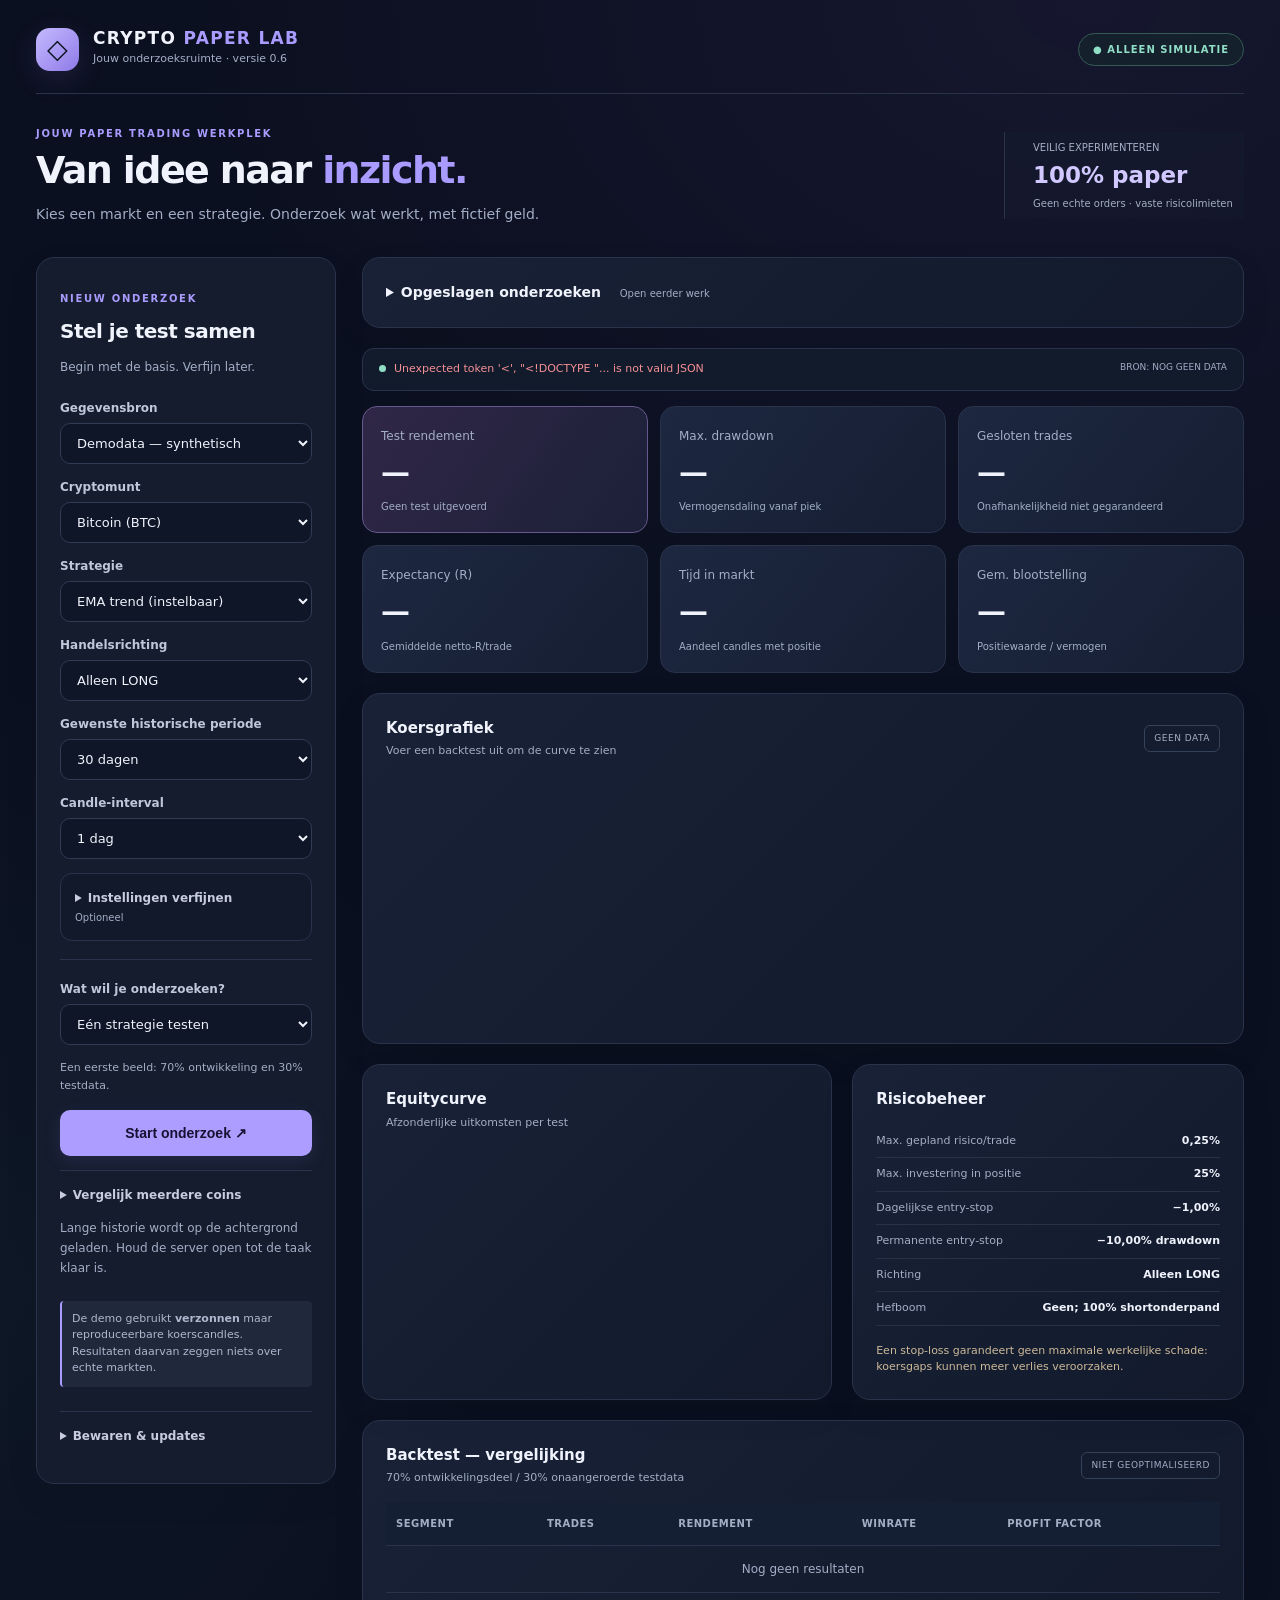
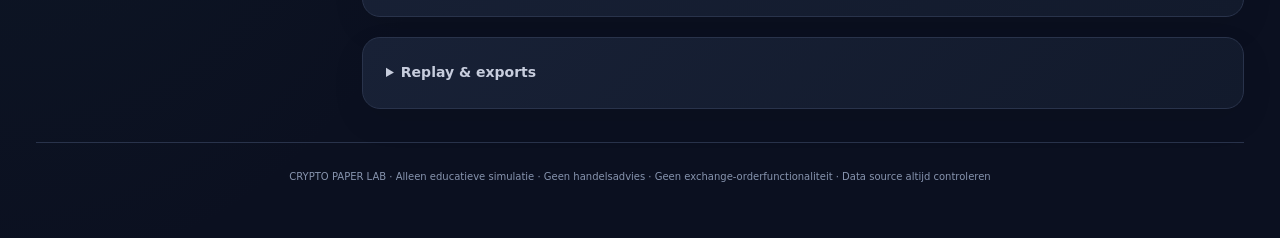
==== static/index.html @ f4ba9e88 "Release v0.6: simplify research workflow and refresh responsive dashboard design" ====
<!doctype html>
<html lang="nl"><head><meta charset="utf-8"><meta name="viewport" content="width=device-width,initial-scale=1">
<title>Crypto Paper Lab — Simulatie</title><link rel="stylesheet" href="/static/style.css"></head>
<body><div class="shell">
<header><div class="brand"><span class="brand-icon">◇</span><div><h1>CRYPTO <span>PAPER LAB</span></h1><p>Jouw onderzoeksruimte · versie 0.6</p></div></div><div class="paper">● ALLEEN SIMULATIE</div></header>
<section class="intro"><div><p class="eyebrow">JOUW PAPER TRADING WERKPLEK</p><h2>Van idee naar <span>inzicht.</span></h2><p>Kies een markt en een strategie. Onderzoek wat werkt, met fictief geld.</p></div><div class="intro-tag"><span>VEILIG EXPERIMENTEREN</span><strong>100% paper</strong><small>Geen echte orders · vaste risicolimieten</small></div></section><div class="layout"><aside class="sidebar panel"><p class="eyebrow">NIEUW ONDERZOEK</p><h3>Stel je test samen</h3><p class="tiny">Begin met de basis. Verfijn later.</p><label>Gegevensbron<select id="source"><option value="demo">Demodata — synthetisch</option><option value="coingecko">CoinGecko API</option><option value="historical">Meerjarige OHLCV — publiek, USDT</option><option value="kraken">Kraken OHLCV — publiek, USD</option><option value="csv">Eigen historische CSV — USD</option></select></label><label>Cryptomunt<select id="coin"><option value="bitcoin">Bitcoin (BTC)</option><option value="ethereum">Ethereum (ETH)</option><option value="solana">Solana (SOL)</option></select></label><label>Strategie<select id="strategy"><option value="ema">EMA trend (instelbaar)</option><option value="rsi">RSI herstel (instelbaar)</option><option value="breakout">Breakout + volume</option></select></label><label>Handelsrichting<select id="tradeMode"><option value="long">Alleen LONG</option><option value="short">Alleen SHORT</option><option value="both">LONG en SHORT (één tegelijk)</option></select></label>
<label>Gewenste historische periode<select id="days"><option value="1825">5 jaar (historische bron)</option><option value="1095">3 jaar (historische bron)</option><option value="730">2 jaar (historische bron)</option><option value="365">365 dagen</option><option value="180">180 dagen</option><option value="90">90 dagen</option><option value="30" selected>30 dagen</option><option value="14">14 dagen</option><option value="7">7 dagen</option></select></label><label>Candle-interval<select id="interval"><option value="1440">1 dag</option><option value="240">4 uur</option><option value="60">1 uur</option></select></label>
<details class="advanced"><summary>Instellingen verfijnen <span>Optioneel</span></summary><label>Fictief startkapitaal (bronvaluta)<input id="capital" type="number" min="100" max="10000000" step="100" value="10000"></label>
<div class="inputs"><label>Fee per zijde (%)<input id="fee_pct" type="number" min="0" max="1" step="0.01" value="0.10"></label><label>Slippage (%)<input id="slippage_pct" type="number" min="0" max="2" step="0.01" value="0.05"></label></div>
<details><summary>Strategieparameters</summary><p class="tiny">Worden bewaard bij elk resultaat. Risicolimieten blijven vast. Bij SHORT worden RSI-drempels gespiegeld: 30/55 wordt 70/45.</p>
<div class="inputs">
<label>EMA snel<input id="ema_fast" type="number" min="3" max="100" value="8"></label><label>EMA traag<input id="ema_slow" type="number" min="5" max="250" value="21"></label>
<label>RSI-periode<input id="rsi_period" type="number" min="5" max="50" value="14"></label><label>RSI-instap<input id="rsi_entry" type="number" min="10" max="50" value="30"></label>
<label>RSI-uitstap<input id="rsi_exit" type="number" min="40" max="90" value="55"></label><label>Breakout-candles<input id="breakout_period" type="number" min="5" max="100" value="20"></label>
<label>Volume-factor<input id="volume_multiple" type="number" min="1" max="3" step=".1" value="1.5"></label>
<label>Stop × ATR<input id="stop_atr" type="number" min=".5" max="4" step=".1" value="1.5"></label><label>Target × ATR<input id="target_atr" type="number" min="1" max="8" step=".1" value="3"></label></div></details>
<label>Short-leenkosten (% per dag)<input id="borrowDaily" type="number" min="0" max="1" step=".01" value=".02"></label><p class="tiny">Simulatie met 100% onderpand voor shorts; geen echte beursmargin, funding of liquidatie. Leenkosten worden per actieve candle gerekend. Het tarief is een simulatieparameter, geen actueel beursaanbod.</p>
<details><summary>Eigen CSV importeren</summary><p class="tiny">Kraken: maximaal 719 gesloten candles. De meerjarige bron haalt verder terug op.</p><label>Historische CSV<input id="csvFile" type="file" accept=".csv,text/csv"></label><p class="tiny">Kolommen: time,open,high,low,close,volume. Tijd = start candle (UTC), prijzen in USD. Max. 8 MB.</p>
<button id="btnImport" class="secondary">Importeer CSV voor gekozen coin</button><span id="datasetInfo" class="tiny"></span>
</details></details><div class="launch"><label>Wat wil je onderzoeken?<select id="testType"><option value="backtest">Eén strategie testen</option><option value="research">Drie strategieën vergelijken</option><option value="walk">Grondig testen (walk-forward)</option><option value="replay">Candles stap voor stap afspelen</option></select></label><p class="tiny" id="testHelp">Een eerste beeld: 70% ontwikkeling en 30% testdata.</p><button id="btnRun" class="primary">Start onderzoek <span>↗</span></button></div><div hidden><button id="btnBacktest" class="primary">Voer train/test-backtest uit ↗</button><button id="btnResearch" class="primary">Vergelijk alle strategieën</button><button id="btnWalk" class="primary">Walk-forward + laatste 20% testen</button>
</div><details><summary>Vergelijk meerdere coins</summary><label>Maximaal 4 coins<select multiple id="batchCoins" size="6" aria-label="Coins voor vergelijking"></select></label><p class="tiny">Gekozen strategie per coin, met eigen walk-forward-test. Geen gecombineerd portfolio.</p><button id="btnBatch" class="secondary">Test geselecteerde coins</button></details>
<p class="tiny">Lange historie wordt op de achtergrond geladen. Houd de server open tot de taak klaar is.</p>
<button id="btnReplay" hidden class="secondary">Start historische paper replay</button><p class="notice">De demo gebruikt <b>verzonnen</b> maar reproduceerbare koerscandles. Resultaten daarvan zeggen niets over echte markten.</p><details class="maintenance"><summary>Bewaren &amp; updates</summary>
<label>CoinGecko-abonnement<select id="coingeckoPlan"><option value="demo">Demo</option><option value="pro">Pro</option></select></label>
<label>API-sleutel (optioneel, lokaal versleuteld)<input type="password" id="apiKey" autocomplete="off" placeholder="Leeg laten om huidige sleutel te behouden"></label>
<label><input id="rememberKey" type="checkbox" style="width:auto"> Bewaar reeds ingestelde sleutel op deze Windows-account</label>
<button id="btnSave" class="secondary">Instellingen bewaren</button><p id="savedInfo" class="tiny">Resultaten worden automatisch bewaard.</p>
<button id="btnUpdates" class="secondary">Controleren op updates</button><button id="btnStage" class="primary" hidden>Update klaarzetten</button><p id="updateInfo" class="tiny">Openbare repo: rechtstreeks bijwerken. Bij een private repo is eenmalig GitHub CLI-aanmelding nodig.</p></details></aside>
<main class="content">
<details class="panel saved"><summary>Opgeslagen onderzoeken <span>Open eerder werk</span></summary><div class="controls"><select id="savedRuns" aria-label="Opgeslagen onderzoeken"></select><button id="btnLoad">Resultaat openen / replay hervatten</button><button id="btnRefreshRuns" class="secondary">Vernieuwen</button></div><p class="tiny">Ook na herstart beschikbaar. Replays hervatten op hun laatst opgeslagen candle.</p></details>
<div class="statusbar"><div><span class="dot"></span><span id="status">Klaar om te testen</span></div><div id="sourceBadge">BRON: NOG GEEN DATA</div></div>
<div class="metrics"><article class="metric"><small>Test rendement</small><strong id="ret">—</strong><span id="retHint">Geen test uitgevoerd</span></article><article class="metric"><small>Max. drawdown</small><strong id="dd">—</strong><span>Vermogensdaling vanaf piek</span></article><article class="metric"><small>Gesloten trades</small><strong id="trades">—</strong><span>Onafhankelijkheid niet gegarandeerd</span></article><article class="metric"><small>Expectancy (R)</small><strong id="exp">—</strong><span>Gemiddelde netto-R/trade</span></article><article class="metric"><small>Tijd in markt</small><strong id="timeMarket">—</strong><span>Aandeel candles met positie</span></article><article class="metric"><small>Gem. blootstelling</small><strong id="avgExposure">—</strong><span>Positiewaarde / vermogen</span></article></div>
<div class="panel" id="walkPanel" hidden><h3>Walk-forward en laatste testperiode</h3><p id="walkSummary" class="tiny"></p><div class="scroll"><table><thead><tr><th>Coin / venster</th><th>Rendement</th><th>Drawdown</th><th>Trades</th><th>Tijd in markt</th><th>Gem. blootstelling</th><th>Benchmark 25%</th><th>Marktperiode / parameters</th></tr></thead><tbody id="walkRows"></tbody></table></div><details><summary>Hoe lees ik deze test?</summary><div id="walkNotes" class="hints"></div></details></div>
<div class="panel" id="researchPanel" hidden><h3>Strategievergelijking</h3><p id="benchmark" class="tiny"></p><div class="scroll"><table><thead><tr><th>Strategie</th><th>Test rendement</th><th>Drawdown</th><th>Trades</th><th>Dubbele kosten</th><th>Tijd in markt</th><th>Gem. blootstelling</th><th>Gem. duur (candles)</th><th>Drie tijdvensters</th></tr></thead><tbody id="researchRows"></tbody></table></div><details><summary>Methode &amp; aandachtspunten</summary><div id="researchNotes" class="hints"></div></details></div><div class="panel" id="breakdownPanel" hidden><details><summary>Long &amp; short in detail <span>Kosten en exitredenen</span></summary>
<label>Onderzoeksperiode <select id="breakdownSelect" aria-label="Periode voor long-shortuitsplitsing"></select></label><button id="btnBreakdownExport" class="secondary">Export uitsplitsing (CSV)</button><p id="breakdownNote" class="tiny"></p>
<div class="scroll"><table><thead><tr><th>Richting</th><th>Trades</th><th>Bruto vóór kosten</th><th>Slippage</th><th>Handelskosten</th><th>Leenkosten</th><th>Netto P&amp;L</th><th>Bijdrage startkapitaal</th><th>Winrate</th></tr></thead><tbody id="directionRows"></tbody></table></div>
<h3>Waarom posities werden gesloten</h3><div class="scroll"><table><thead><tr><th>Richting</th><th>Exitreden</th><th>Aantal</th><th>Netto P&amp;L</th><th>Slippage</th><th>Handelskosten</th><th>Leenkosten</th></tr></thead><tbody id="exitRows"></tbody></table></div></details></div>
<div class="panel mainchart"><div class="charthead"><div><h3 id="chartTitle">Koersgrafiek</h3><small id="chartDesc">Voer een backtest uit om de curve te zien</small></div><span class="ghost" id="dataQuality">GEEN DATA</span></div><svg id="priceChart" viewBox="0 0 800 260" preserveAspectRatio="none" aria-label="Koersgrafiek"></svg></div>
<div class="twocol"><div class="panel half"><div class="charthead"><div><h3>Equitycurve</h3><small>Afzonderlijke uitkomsten per test</small></div></div><svg id="equityChart" viewBox="0 0 800 220" preserveAspectRatio="none" aria-label="Vermogenscurve"></svg></div><div class="panel half"><h3>Risicobeheer</h3><dl class="risk"><div><dt>Max. gepland risico/trade</dt><dd>0,25%</dd></div><div><dt>Max. investering in positie</dt><dd>25%</dd></div><div><dt>Dagelijkse entry-stop</dt><dd>−1,00%</dd></div><div><dt>Permanente entry-stop</dt><dd>−10,00% drawdown</dd></div><div><dt>Richting</dt><dd id="riskDirection">Alleen LONG</dd></div><div><dt>Hefboom</dt><dd>Geen; 100% shortonderpand</dd></div></dl><div class="warning">Een stop-loss garandeert geen maximale werkelijke schade: koersgaps kunnen meer verlies veroorzaken.</div></div></div>
<div class="panel"><div class="charthead"><div><h3>Backtest — vergelijking</h3><small>70% ontwikkelingsdeel / 30% onaangeroerde testdata</small></div><span class="ghost">NIET GEOPTIMALISEERD</span></div><table><thead><tr><th>Segment</th><th>Trades</th><th>Rendement</th><th>Winrate</th><th>Profit factor</th></tr></thead><tbody id="segments"><tr><td colspan="5" class="empty">Nog geen resultaten</td></tr></tbody></table><div class="hints" id="warnings"></div></div>
<details class="panel replay-panel"><summary>Replay &amp; exports</summary><div class="charthead"><div><h3>Paper replay</h3><small>Stap voor stap door de candles; niet live</small></div><span id="replayProgress" class="ghost">NIET GESTART</span></div><div class="controls"><button id="btnStep" disabled>1 candle ▶</button><button id="btn25" disabled>25 candles ▶▶</button><button id="btnExportReplay" class="secondary">Export journal (CSV)</button><button id="btnExportBacktest" class="secondary">Export backtest (CSV)</button></div><p class="tiny" id="replayState">Start eerst de historische paper replay.</p><div class="scroll"><table><thead><tr><th>Instap</th><th>Richting</th><th>Uitstap</th><th>Netto P&L</th><th>Reden</th></tr></thead><tbody id="journal"><tr><td colspan="5" class="empty">Nog geen transacties</td></tr></tbody></table></div></details>
</main></div><footer>CRYPTO PAPER LAB · Alleen educatieve simulatie · Geen handelsadvies · Geen exchange-orderfunctionaliteit · Data source altijd controleren</footer>
</div><script src="/static/app.js"></script></body></html>
---- static/style.css ----
:root{color-scheme:dark;--bg:#0a101b;--p:#121b2a;--stroke:#283349;--sub:#92a2bb;--txt:#ecf2fd;--accent:#56c9c3;--danger:#f48f94}*{box-sizing:border-box}html,body{margin:0;background:var(--bg);color:var(--txt);font:14px/1.5 system-ui,-apple-system,Segoe UI,sans-serif}body{background-image:radial-gradient(ellipse 800px 300px at 30% -40px,#173e4c88,transparent)}.shell{max-width:1450px;margin:auto;padding:22px 24px}header{display:flex;align-items:center;justify-content:space-between;padding-bottom:20px;border-bottom:1px solid var(--stroke)}.brand{display:flex;gap:14px;align-items:center}.brand-icon{width:43px;height:43px;border-radius:10px;display:grid;place-items:center;color:#09131b;background:var(--accent);font-size:27px;font-weight:bold}.brand h1{font-size:18px;letter-spacing:2px;margin:0;line-height:1.2}.brand h1 span{color:var(--accent)}.brand p{color:var(--sub);margin:3px 0;font-size:11px}.paper{font-weight:700;border:1px solid #458d84;color:#8deadd;padding:8px 14px;border-radius:99px;font-size:11px;letter-spacing:1px}.intro{display:flex;align-items:center;justify-content:space-between;padding:37px 4px 32px;gap:20px}.intro h2{font-size:clamp(24px,3.6vw,42px);line-height:1.12;margin:9px 0}.intro h2 span{color:var(--accent)}.intro p{color:var(--sub);max-width:660px;margin:0}.intro p.eyebrow{color:var(--accent);font-size:11px;letter-spacing:2px;font-weight:bold}.intro-tag{padding:16px 24px;border-radius:14px;border:1px solid var(--stroke);min-width:190px;background:#142031}.intro-tag span,.intro-tag small{display:block;font-size:10px;color:var(--sub)}.intro-tag strong{font-size:34px;line-height:1.6;color:var(--accent)}.layout{display:grid;grid-template-columns:280px minmax(0,1fr);gap:22px}.panel{background:var(--p);border:1px solid var(--stroke);border-radius:13px;padding:20px;margin-bottom:20px}.sidebar{align-self:start;position:sticky;top:14px}.sidebar h3{margin-bottom:18px}h3{font-size:15px;margin:0 0 14px}.sidebar label{display:block;color:var(--sub);font-size:11px;margin-bottom:15px;font-weight:700}.sidebar select,.sidebar input{width:100%;margin-top:6px;border:1px solid #35425a;color:var(--txt);background:#0d1523;border-radius:7px;padding:11px;font-size:13px;outline:none}.sidebar select:focus,.sidebar input:focus{border-color:var(--accent)}.inputs{display:grid;grid-template-columns:1fr 1fr;gap:9px}.notice{font-size:11px;color:var(--sub);background:#1e2837;padding:10px;border-left:3px solid var(--accent);border-radius:4px}button{cursor:pointer;border:1px solid #385169;border-radius:8px;background:#1d2e42;color:var(--txt);padding:11px 12px;font-weight:700;font-size:12px}button:disabled{opacity:.35;cursor:not-allowed}button.primary{background:var(--accent);color:#0c2229;width:100%;border-color:var(--accent);margin:4px 0 9px}button.secondary{background:transparent}aside button.secondary{width:100%}.statusbar{display:flex;justify-content:space-between;color:var(--sub);font-size:12px;margin-bottom:15px}.dot{display:inline-block;background:#67e0cb;width:7px;height:7px;border-radius:50%;margin-right:8px}.metrics{display:grid;grid-template-columns:repeat(4,1fr);gap:13px;margin-bottom:20px}.metric{border:1px solid var(--stroke);border-radius:10px;background:var(--p);padding:17px;min-width:0}.metric small{color:var(--sub);font-size:11px}.metric strong{display:block;font-size:27px;margin:5px 0;white-space:nowrap}.metric span{color:var(--sub);font-size:10px}.charthead{display:flex;justify-content:space-between;align-items:center;gap:12px;margin-bottom:15px}.charthead h3{margin:0}.charthead small{color:var(--sub);font-size:11px}.ghost{color:var(--sub);font-size:10px;letter-spacing:1px;border:1px solid #35435a;padding:6px 9px;border-radius:8px;white-space:nowrap}svg{width:100%;height:245px;display:block;overflow:visible}#equityChart{height:190px}.twocol{display:grid;grid-template-columns:1.2fr 1fr;gap:20px}.half{min-width:0}.risk{margin:0}.risk div{display:flex;justify-content:space-between;gap:12px;border-bottom:1px solid #263347;padding:8px 0;font-size:12px}.risk dt{color:var(--sub)}.risk dd{margin:0;text-align:right;font-weight:700}.warning{font-size:11px;color:#eecb90;margin-top:17px;line-height:1.5}table{border-collapse:collapse;width:100%;text-align:left;font-size:12px}td,th{padding:12px 10px;border-bottom:1px solid #293548}th{color:var(--sub);font-weight:600}td{white-space:nowrap}td:last-child{white-space:normal}.empty{text-align:center;color:var(--sub)}.hints p{color:#debca1;font-size:11px;margin-bottom:2px}.controls{display:flex;gap:10px;flex-wrap:wrap}.tiny{font-size:12px;color:var(--sub)}.scroll{max-height:330px;overflow:auto}footer{border-top:1px solid var(--stroke);margin-top:13px;text-align:center;padding:26px;color:#697c97;font-size:11px}svg text{fill:#8395b0;font:12px system-ui,sans-serif}svg .gridline{stroke:#293a4b;stroke-width:1}svg .line{stroke:var(--accent);fill:none;stroke-width:2.5;vector-effect:non-scaling-stroke}.positive{color:#6dd9b7}.negative{color:#f88a9b}@media(max-width:1000px){.layout{grid-template-columns:1fr}.sidebar{position:static}.sidebar .inputs{grid-template-columns:1fr 1fr}.metrics{grid-template-columns:repeat(2,1fr)}}@media(max-width:650px){.shell{padding:14px}.intro-tag{display:none}.twocol{grid-template-columns:1fr}.metric strong{font-size:22px}.paper{font-size:9px}.sidebar{padding:15px}td,th{padding:9px 6px;font-size:11px}.charthead{flex-wrap:wrap}}
select{max-width:100%;border:1px solid #35425a;color:var(--txt);background:#0d1523;border-radius:7px;padding:10px}#savedRuns{flex:1;min-width:160px}hr{border:0;border-top:1px solid var(--stroke);margin:22px 0}.sidebar button{margin-bottom:8px}#researchRows td:last-child{min-width:220px}[hidden]{display:none!important}
details{margin:16px 0}summary{cursor:pointer;color:var(--accent);font-weight:700;margin-bottom:12px}#walkRows td:last-child{min-width:260px}#batchCoins{min-height:140px}.metrics{grid-template-columns:repeat(3,1fr)}@media(max-width:650px){.metrics{grid-template-columns:repeat(2,1fr)}}
/* v0.6 — calm research workspace */
:root{--bg:#0b1020;--p:#141c30;--stroke:#29334b;--sub:#a3aec6;--txt:#f0f3fc;--accent:#a99bff;color-scheme:dark}body{background-image:radial-gradient(ellipse 900px 650px at 85% 0,#4b38752b,transparent),radial-gradient(ellipse 500px 600px at 0 70%,#24565c1c,transparent)}.shell{max-width:1600px;padding:28px 36px}header{padding-bottom:22px}.brand-icon{background:linear-gradient(135deg,#c5baff,#8f7ae8);border-radius:14px;box-shadow:0 8px 28px #9c83ff22}.brand h1{letter-spacing:1.3px;font-size:17px}.paper{color:#91dec7;border-color:#345b54;background:#15332b55;font-size:10px}.intro{padding:32px 0;gap:40px}.intro h2{font-size:38px;letter-spacing:-1.6px;margin:8px 0 12px}.intro p{font-size:14px}.intro p.eyebrow,.eyebrow{font-size:10px;font-weight:750;letter-spacing:1.7px;color:var(--accent)}.intro-tag{background:#171e3255;border:0;border-left:1px solid var(--stroke);border-radius:0;padding:8px 0 8px 28px;min-width:240px}.intro-tag strong{font-size:23px;line-height:1.8;color:#d1c8ff}.layout{grid-template-columns:300px minmax(0,1fr);gap:26px}.panel{border-radius:18px;background:linear-gradient(135deg,#182136,#121a2c);box-shadow:0 12px 35px #00000012;padding:23px;margin-bottom:20px}.sidebar{position:static;background:#141c2d}.sidebar h3{font-size:20px;letter-spacing:-.5px;margin:5px 0}.sidebar>.tiny{margin-bottom:22px}.sidebar label{font-size:12px;font-weight:550;color:#bfc8db;margin-bottom:14px}.sidebar select,.sidebar input,select{border-color:#303b54;background:#0e1627;border-radius:10px;font:13px system-ui;padding:11px 12px}.sidebar select:focus-visible,.sidebar input:focus-visible,select:focus-visible,button:focus-visible,summary:focus-visible{outline:2px solid var(--accent);outline-offset:3px}button{border-radius:10px;font-size:12px;transition:background .15s,transform .15s}button:hover:not(:disabled){background:#33405c}button.primary{background:#ac9dff;color:#181132;border-color:transparent;padding:14px;font-size:14px;box-shadow:0 5px 18px #9c83ff20}button.primary:hover:not(:disabled){background:#c0b4ff;transform:translateY(-1px)}.launch{padding-top:20px;border-top:1px solid var(--stroke);margin-top:18px}.launch .tiny{font-size:11px;min-height:32px}.launch button{margin-bottom:0}details{margin:14px 0;border-top:1px solid var(--stroke);padding-top:14px}summary{display:list-item;color:#c7cddd;font-size:12px;font-weight:600;margin-bottom:0;line-height:1.7}summary span{display:block;margin-left:0;color:var(--sub);font-size:10px;font-weight:400}details[open]>summary{margin-bottom:18px;color:#d1c8ff}.advanced{padding:14px;background:#0e162766;border:1px solid var(--stroke);border-radius:12px}.maintenance{margin-top:24px}.notice{font-size:11px;border-left-width:2px;background:#20283c;color:#adb8ce}.saved{margin-top:0;border:1px solid var(--stroke)}.saved>summary{font-size:14px;color:var(--txt)}.saved>summary span{display:inline;margin-left:14px}.metrics{gap:12px}.metric{background:linear-gradient(130deg,#1d2740,#151e32);border-radius:15px;padding:18px}.metric:first-child{border-color:#66588e;background:linear-gradient(125deg,#302747,#1c2038)}.metric strong{font-size:29px;font-weight:650;letter-spacing:-1px}.metric small{font-size:12px}.metric span{display:block;line-height:1.5}.statusbar{background:#111b2c;border:1px solid var(--stroke);padding:12px 16px;border-radius:12px;font-size:11px;gap:15px}.statusbar>div:last-child{font-size:9px}.dot{background:#91dec7}.charthead h3,h3{font-size:15px;font-weight:650}.ghost{font-size:9px;border-radius:6px;letter-spacing:.5px}.scroll{max-height:430px;scrollbar-width:thin;scrollbar-color:#45516c transparent}th{font-size:10px;text-transform:uppercase;letter-spacing:.5px;background:#151f33}td{font-size:12px}tbody tr:hover{background:#ffffff03}td,th{padding:14px 10px;border-color:#29334b}.hints p{line-height:1.7;color:#b9b2a3}.tiny{line-height:1.65}.risk div{font-size:11px}.risk dd{font-weight:550}.warning{color:#cdb998}.twocol{grid-template-columns:1.2fr 1fr}.positive{color:#81dfbc}.negative{color:#f49fae}#breakdownPanel>details{border:0;padding:0;margin:0}#breakdownPanel>details>summary{font-size:15px;color:var(--txt)}.replay-panel{border:1px solid var(--stroke);margin:0 0 20px}.replay-panel>summary{font-size:14px}.controls button{font-weight:550}footer{font-size:10px;color:#8794ae}svg .line{stroke:var(--accent)}@media(max-width:1100px){.shell{padding:24px}.layout{grid-template-columns:270px minmax(0,1fr);gap:18px}.twocol{grid-template-columns:1fr}.metrics{grid-template-columns:repeat(2,1fr)}.statusbar{flex-direction:column;gap:6px}}@media(max-width:800px){.layout{grid-template-columns:1fr}.sidebar{max-width:none}.sidebar>.tiny{margin-bottom:16px}.intro-tag{display:none}.intro h2{font-size:32px}.shell{padding:18px}.sidebar{position:static}.statusbar{flex-direction:row}.paper{font-size:8px;padding:6px 9px}.brand h1{font-size:14px}.saved .controls{flex-direction:column}.charthead{flex-wrap:wrap}}@media(prefers-reduced-motion:reduce){button{transition:none}}
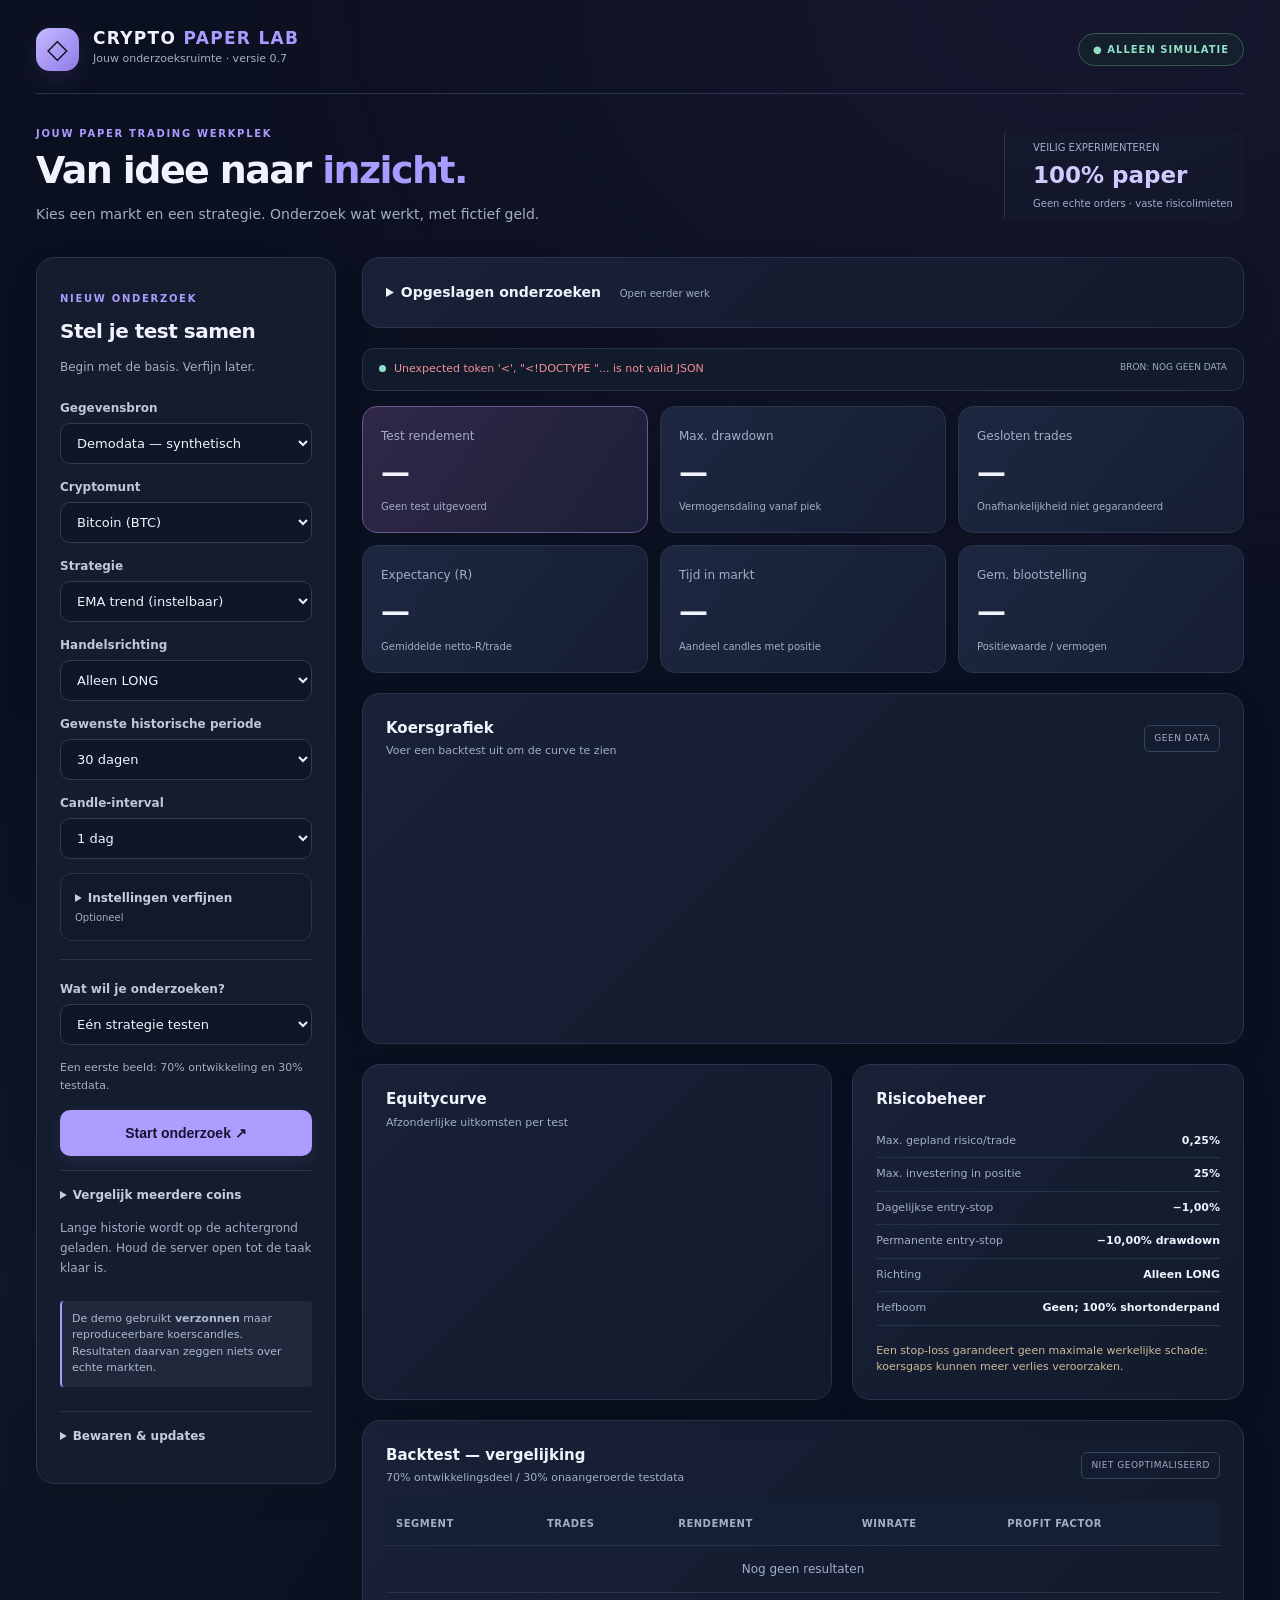
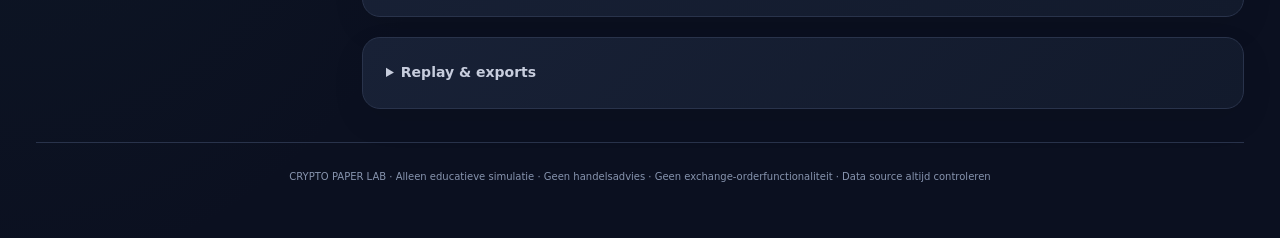
==== commit 2b226da7: "Release v0.7: fixed-profile paper bot arena, equal-data cost comparisons and Rubicon source review" ====
--- a/static/index.html
+++ b/static/index.html
@@ -2,7 +2,7 @@
 <html lang="nl"><head><meta charset="utf-8"><meta name="viewport" content="width=device-width,initial-scale=1">
 <title>Crypto Paper Lab — Simulatie</title><link rel="stylesheet" href="/static/style.css"></head>
 <body><div class="shell">
-<header><div class="brand"><span class="brand-icon">◇</span><div><h1>CRYPTO <span>PAPER LAB</span></h1><p>Jouw onderzoeksruimte · versie 0.6</p></div></div><div class="paper">● ALLEEN SIMULATIE</div></header>
+<header><div class="brand"><span class="brand-icon">◇</span><div><h1>CRYPTO <span>PAPER LAB</span></h1><p>Jouw onderzoeksruimte · versie 0.7</p></div></div><div class="paper">● ALLEEN SIMULATIE</div></header>
 <section class="intro"><div><p class="eyebrow">JOUW PAPER TRADING WERKPLEK</p><h2>Van idee naar <span>inzicht.</span></h2><p>Kies een markt en een strategie. Onderzoek wat werkt, met fictief geld.</p></div><div class="intro-tag"><span>VEILIG EXPERIMENTEREN</span><strong>100% paper</strong><small>Geen echte orders · vaste risicolimieten</small></div></section><div class="layout"><aside class="sidebar panel"><p class="eyebrow">NIEUW ONDERZOEK</p><h3>Stel je test samen</h3><p class="tiny">Begin met de basis. Verfijn later.</p><label>Gegevensbron<select id="source"><option value="demo">Demodata — synthetisch</option><option value="coingecko">CoinGecko API</option><option value="historical">Meerjarige OHLCV — publiek, USDT</option><option value="kraken">Kraken OHLCV — publiek, USD</option><option value="csv">Eigen historische CSV — USD</option></select></label><label>Cryptomunt<select id="coin"><option value="bitcoin">Bitcoin (BTC)</option><option value="ethereum">Ethereum (ETH)</option><option value="solana">Solana (SOL)</option></select></label><label>Strategie<select id="strategy"><option value="ema">EMA trend (instelbaar)</option><option value="rsi">RSI herstel (instelbaar)</option><option value="breakout">Breakout + volume</option></select></label><label>Handelsrichting<select id="tradeMode"><option value="long">Alleen LONG</option><option value="short">Alleen SHORT</option><option value="both">LONG en SHORT (één tegelijk)</option></select></label>
 <label>Gewenste historische periode<select id="days"><option value="1825">5 jaar (historische bron)</option><option value="1095">3 jaar (historische bron)</option><option value="730">2 jaar (historische bron)</option><option value="365">365 dagen</option><option value="180">180 dagen</option><option value="90">90 dagen</option><option value="30" selected>30 dagen</option><option value="14">14 dagen</option><option value="7">7 dagen</option></select></label><label>Candle-interval<select id="interval"><option value="1440">1 dag</option><option value="240">4 uur</option><option value="60">1 uur</option></select></label>
 <details class="advanced"><summary>Instellingen verfijnen <span>Optioneel</span></summary><label>Fictief startkapitaal (bronvaluta)<input id="capital" type="number" min="100" max="10000000" step="100" value="10000"></label>
@@ -17,7 +17,7 @@
 <label>Short-leenkosten (% per dag)<input id="borrowDaily" type="number" min="0" max="1" step=".01" value=".02"></label><p class="tiny">Simulatie met 100% onderpand voor shorts; geen echte beursmargin, funding of liquidatie. Leenkosten worden per actieve candle gerekend. Het tarief is een simulatieparameter, geen actueel beursaanbod.</p>
 <details><summary>Eigen CSV importeren</summary><p class="tiny">Kraken: maximaal 719 gesloten candles. De meerjarige bron haalt verder terug op.</p><label>Historische CSV<input id="csvFile" type="file" accept=".csv,text/csv"></label><p class="tiny">Kolommen: time,open,high,low,close,volume. Tijd = start candle (UTC), prijzen in USD. Max. 8 MB.</p>
 <button id="btnImport" class="secondary">Importeer CSV voor gekozen coin</button><span id="datasetInfo" class="tiny"></span>
-</details></details><div class="launch"><label>Wat wil je onderzoeken?<select id="testType"><option value="backtest">Eén strategie testen</option><option value="research">Drie strategieën vergelijken</option><option value="walk">Grondig testen (walk-forward)</option><option value="replay">Candles stap voor stap afspelen</option></select></label><p class="tiny" id="testHelp">Een eerste beeld: 70% ontwikkeling en 30% testdata.</p><button id="btnRun" class="primary">Start onderzoek <span>↗</span></button></div><div hidden><button id="btnBacktest" class="primary">Voer train/test-backtest uit ↗</button><button id="btnResearch" class="primary">Vergelijk alle strategieën</button><button id="btnWalk" class="primary">Walk-forward + laatste 20% testen</button>
+</details></details><div class="launch"><label>Wat wil je onderzoeken?<select id="testType"><option value="backtest">Eén strategie testen</option><option value="arena">Botarena · 9 vaste profielen vergelijken</option><option value="research">Drie strategieën vergelijken</option><option value="walk">Grondig testen (walk-forward)</option><option value="replay">Candles stap voor stap afspelen</option></select></label><p class="tiny" id="testHelp">Een eerste beeld: 70% ontwikkeling en 30% testdata.</p><button id="btnRun" class="primary">Start onderzoek <span>↗</span></button></div><div hidden><button id="btnBacktest" class="primary">Voer train/test-backtest uit ↗</button><button id="btnResearch" class="primary">Vergelijk alle strategieën</button><button id="btnWalk" class="primary">Walk-forward + laatste 20% testen</button>
 </div><details><summary>Vergelijk meerdere coins</summary><label>Maximaal 4 coins<select multiple id="batchCoins" size="6" aria-label="Coins voor vergelijking"></select></label><p class="tiny">Gekozen strategie per coin, met eigen walk-forward-test. Geen gecombineerd portfolio.</p><button id="btnBatch" class="secondary">Test geselecteerde coins</button></details>
 <p class="tiny">Lange historie wordt op de achtergrond geladen. Houd de server open tot de taak klaar is.</p>
 <button id="btnReplay" hidden class="secondary">Start historische paper replay</button><p class="notice">De demo gebruikt <b>verzonnen</b> maar reproduceerbare koerscandles. Resultaten daarvan zeggen niets over echte markten.</p><details class="maintenance"><summary>Bewaren &amp; updates</summary>
@@ -30,7 +30,7 @@
 <details class="panel saved"><summary>Opgeslagen onderzoeken <span>Open eerder werk</span></summary><div class="controls"><select id="savedRuns" aria-label="Opgeslagen onderzoeken"></select><button id="btnLoad">Resultaat openen / replay hervatten</button><button id="btnRefreshRuns" class="secondary">Vernieuwen</button></div><p class="tiny">Ook na herstart beschikbaar. Replays hervatten op hun laatst opgeslagen candle.</p></details>
 <div class="statusbar"><div><span class="dot"></span><span id="status">Klaar om te testen</span></div><div id="sourceBadge">BRON: NOG GEEN DATA</div></div>
 <div class="metrics"><article class="metric"><small>Test rendement</small><strong id="ret">—</strong><span id="retHint">Geen test uitgevoerd</span></article><article class="metric"><small>Max. drawdown</small><strong id="dd">—</strong><span>Vermogensdaling vanaf piek</span></article><article class="metric"><small>Gesloten trades</small><strong id="trades">—</strong><span>Onafhankelijkheid niet gegarandeerd</span></article><article class="metric"><small>Expectancy (R)</small><strong id="exp">—</strong><span>Gemiddelde netto-R/trade</span></article><article class="metric"><small>Tijd in markt</small><strong id="timeMarket">—</strong><span>Aandeel candles met positie</span></article><article class="metric"><small>Gem. blootstelling</small><strong id="avgExposure">—</strong><span>Positiewaarde / vermogen</span></article></div>
-<div class="panel" id="walkPanel" hidden><h3>Walk-forward en laatste testperiode</h3><p id="walkSummary" class="tiny"></p><div class="scroll"><table><thead><tr><th>Coin / venster</th><th>Rendement</th><th>Drawdown</th><th>Trades</th><th>Tijd in markt</th><th>Gem. blootstelling</th><th>Benchmark 25%</th><th>Marktperiode / parameters</th></tr></thead><tbody id="walkRows"></tbody></table></div><details><summary>Hoe lees ik deze test?</summary><div id="walkNotes" class="hints"></div></details></div>
+<section class="panel" id="arenaPanel" hidden><p class="eyebrow">NEGEN PROFIELEN · ÉÉN EERLIJKE TEST</p><h3>Botarena</h3><p id="arenaSummary" class="tiny"></p><div id="arenaCards" class="arena-grid"></div><details><summary>Spelregels &amp; betrouwbaarheid</summary><div id="arenaNotes" class="hints"></div></details></section><div class="panel" id="walkPanel" hidden><h3>Walk-forward en laatste testperiode</h3><p id="walkSummary" class="tiny"></p><div class="scroll"><table><thead><tr><th>Coin / venster</th><th>Rendement</th><th>Drawdown</th><th>Trades</th><th>Tijd in markt</th><th>Gem. blootstelling</th><th>Benchmark 25%</th><th>Marktperiode / parameters</th></tr></thead><tbody id="walkRows"></tbody></table></div><details><summary>Hoe lees ik deze test?</summary><div id="walkNotes" class="hints"></div></details></div>
 <div class="panel" id="researchPanel" hidden><h3>Strategievergelijking</h3><p id="benchmark" class="tiny"></p><div class="scroll"><table><thead><tr><th>Strategie</th><th>Test rendement</th><th>Drawdown</th><th>Trades</th><th>Dubbele kosten</th><th>Tijd in markt</th><th>Gem. blootstelling</th><th>Gem. duur (candles)</th><th>Drie tijdvensters</th></tr></thead><tbody id="researchRows"></tbody></table></div><details><summary>Methode &amp; aandachtspunten</summary><div id="researchNotes" class="hints"></div></details></div><div class="panel" id="breakdownPanel" hidden><details><summary>Long &amp; short in detail <span>Kosten en exitredenen</span></summary>
 <label>Onderzoeksperiode <select id="breakdownSelect" aria-label="Periode voor long-shortuitsplitsing"></select></label><button id="btnBreakdownExport" class="secondary">Export uitsplitsing (CSV)</button><p id="breakdownNote" class="tiny"></p>
 <div class="scroll"><table><thead><tr><th>Richting</th><th>Trades</th><th>Bruto vóór kosten</th><th>Slippage</th><th>Handelskosten</th><th>Leenkosten</th><th>Netto P&amp;L</th><th>Bijdrage startkapitaal</th><th>Winrate</th></tr></thead><tbody id="directionRows"></tbody></table></div>
--- a/static/style.css
+++ b/static/style.css
@@ -1,5 +1,7 @@
-:root{color-scheme:dark;--bg:#0a101b;--p:#121b2a;--stroke:#283349;--sub:#92a2bb;--txt:#ecf2fd;--accent:#56c9c3;--danger:#f48f94}*{box-sizing:border-box}html,body{margin:0;background:var(--bg);color:var(--txt);font:14px/1.5 system-ui,-apple-system,Segoe UI,sans-serif}body{background-image:radial-gradient(ellipse 800px 300px at 30% -40px,#173e4c88,transparent)}.shell{max-width:1450px;margin:auto;padding:22px 24px}header{display:flex;align-items:center;justify-content:space-between;padding-bottom:20px;border-bottom:1px solid var(--stroke)}.brand{display:flex;gap:14px;align-items:center}.brand-icon{width:43px;height:43px;border-radius:10px;display:grid;place-items:center;color:#09131b;background:var(--accent);font-size:27px;font-weight:bold}.brand h1{font-size:18px;letter-spacing:2px;margin:0;line-height:1.2}.brand h1 span{color:var(--accent)}.brand p{color:var(--sub);margin:3px 0;font-size:11px}.paper{font-weight:700;border:1px solid #458d84;color:#8deadd;padding:8px 14px;border-radius:99px;font-size:11px;letter-spacing:1px}.intro{display:flex;align-items:center;justify-content:space-between;padding:37px 4px 32px;gap:20px}.intro h2{font-size:clamp(24px,3.6vw,42px);line-height:1.12;margin:9px 0}.intro h2 span{color:var(--accent)}.intro p{color:var(--sub);max-width:660px;margin:0}.intro p.eyebrow{color:var(--accent);font-size:11px;letter-spacing:2px;font-weight:bold}.intro-tag{padding:16px 24px;border-radius:14px;border:1px solid var(--stroke);min-width:190px;background:#142031}.intro-tag span,.intro-tag small{display:block;font-size:10px;color:var(--sub)}.intro-tag strong{font-size:34px;line-height:1.6;color:var(--accent)}.layout{display:grid;grid-template-columns:280px minmax(0,1fr);gap:22px}.panel{background:var(--p);border:1px solid var(--stroke);border-radius:13px;padding:20px;margin-bottom:20px}.sidebar{align-self:start;position:sticky;top:14px}.sidebar h3{margin-bottom:18px}h3{font-size:15px;margin:0 0 14px}.sidebar label{display:block;color:var(--sub);font-size:11px;margin-bottom:15px;font-weight:700}.sidebar select,.sidebar input{width:100%;margin-top:6px;border:1px solid #35425a;color:var(--txt);background:#0d1523;border-radius:7px;padding:11px;font-size:13px;outline:none}.sidebar select:focus,.sidebar input:focus{border-color:var(--accent)}.inputs{display:grid;grid-template-columns:1fr 1fr;gap:9px}.notice{font-size:11px;color:var(--sub);background:#1e2837;padding:10px;border-left:3px solid var(--accent);border-radius:4px}button{cursor:pointer;border:1px solid #385169;border-radius:8px;background:#1d2e42;color:var(--txt);padding:11px 12px;font-weight:700;font-size:12px}button:disabled{opacity:.35;cursor:not-allowed}button.primary{background:var(--accent);color:#0c2229;width:100%;border-color:var(--accent);margin:4px 0 9px}button.secondary{background:transparent}aside button.secondary{width:100%}.statusbar{display:flex;justify-content:space-between;color:var(--sub);font-size:12px;margin-bottom:15px}.dot{display:inline-block;background:#67e0cb;width:7px;height:7px;border-radius:50%;margin-right:8px}.metrics{display:grid;grid-template-columns:repeat(4,1fr);gap:13px;margin-bottom:20px}.metric{border:1px solid var(--stroke);border-radius:10px;background:var(--p);padding:17px;min-width:0}.metric small{color:var(--sub);font-size:11px}.metric strong{display:block;font-size:27px;margin:5px 0;white-space:nowrap}.metric span{color:var(--sub);font-size:10px}.charthead{display:flex;justify-content:space-between;align-items:center;gap:12px;margin-bottom:15px}.charthead h3{margin:0}.charthead small{color:var(--sub);font-size:11px}.ghost{color:var(--sub);font-size:10px;letter-spacing:1px;border:1px solid #35435a;padding:6px 9px;border-radius:8px;white-space:nowrap}svg{width:100%;height:245px;display:block;overflow:visible}#equityChart{height:190px}.twocol{display:grid;grid-template-columns:1.2fr 1fr;gap:20px}.half{min-width:0}.risk{margin:0}.risk div{display:flex;justify-content:space-between;gap:12px;border-bottom:1px solid #263347;padding:8px 0;font-size:12px}.risk dt{color:var(--sub)}.risk dd{margin:0;text-align:right;font-weight:700}.warning{font-size:11px;color:#eecb90;margin-top:17px;line-height:1.5}table{border-collapse:collapse;width:100%;text-align:left;font-size:12px}td,th{padding:12px 10px;border-bottom:1px solid #293548}th{color:var(--sub);font-weight:600}td{white-space:nowrap}td:last-child{white-space:normal}.empty{text-align:center;color:var(--sub)}.hints p{color:#debca1;font-size:11px;margin-bottom:2px}.controls{display:flex;gap:10px;flex-wrap:wrap}.tiny{font-size:12px;color:var(--sub)}.scroll{max-height:330px;overflow:auto}footer{border-top:1px solid var(--stroke);margin-top:13px;text-align:center;padding:26px;color:#697c97;font-size:11px}svg text{fill:#8395b0;font:12px system-ui,sans-serif}svg .gridline{stroke:#293a4b;stroke-width:1}svg .line{stroke:var(--accent);fill:none;stroke-width:2.5;vector-effect:non-scaling-stroke}.positive{color:#6dd9b7}.negative{color:#f88a9b}@media(max-width:1000px){.layout{grid-template-columns:1fr}.sidebar{position:static}.sidebar .inputs{grid-template-columns:1fr 1fr}.metrics{grid-template-columns:repeat(2,1fr)}}@media(max-width:650px){.shell{padding:14px}.intro-tag{display:none}.twocol{grid-template-columns:1fr}.metric strong{font-size:22px}.paper{font-size:9px}.sidebar{padding:15px}td,th{padding:9px 6px;font-size:11px}.charthead{flex-wrap:wrap}}
+:root{color-scheme:dark;--bg:#0a101b;--p:#121b2a;--stroke:#283349;--sub:#92a2bb;--txt:#ecf2fd;--accent:#56c9c3;--danger:#f48f94}*{box-sizing:border-box}html,body{margin:0;background:var(--bg);color:var(--txt);font:14px/1.5 system-ui,-apple-system,Segoe UI,sans-serif}body{background-image:radial-gradient(ellipse 800px 300px at 30% -40px,#173e4c88,transparent)}.shell{max-width:1450px;margin:auto;padding:22px 24px}header{display:flex;align-items:center;justify-content:space-between;padding-bottom:20px;border-bottom:1px solid var(--stroke)}.brand{display:flex;gap:14px;align-items:center}.brand-icon{width:43px;height:43px;border-radius:10px;display:grid;place-items:center;color:#09131b;background:var(--accent);font-size:27px;font-weight:bold}.brand h1{font-size:18px;letter-spacing:2px;margin:0;line-height:1.2}.brand h1 span{color:var(--accent)}.brand p{color:var(--sub);margin:3px 0;font-size:11px}.paper{font-weight:700;border:1px solid #458d84;color:#8deadd;padding:8px 14px;border-radius:99px;font-size:11px;letter-spacing:1px}.intro{display:flex;align-items:center;justify-content:space-between;padding:37px 4px 32px;gap:20px}.intro h2{font-size:clamp(24px,3.6vw,42px);line-height:1.12;margin:9px 0}.intro h2 span{color:var(--accent)}.intro p{color:var(--sub);max-width:660px;margin:0}.intro p.eyebrow{color:var(--accent);font-size:11px;letter-spacing:2px;font-weight:bold}.intro-tag{padding:16px 24px;border-radius:14px;border:1px solid var(--stroke);min-width:190px;background:#142031}.intro-tag span,.intro-tag small{display:block;font-size:10px;color:var(--sub)}.intro-tag strong{font-size:34px;line-height:1.6;color:var(--accent)}.layout{display:grid;grid-template-columns:280px minmax(0,1fr);gap:22px}.panel{background:var(--p);border:1px solid var(--stroke);border-radius:13px;padding:20px;margin-bottom:20px}.sidebar{align-self:start;position:sticky;top:14px}.sidebar h3{margin-bottom:18px}h3{font-size:15px;margin:0 0 14px}.sidebar label{display:block;color:var(--sub);font-size:11px;margin-bottom:15px;font-weight:700}.sidebar select,.sidebar input{width:100%;margin-top:6px;border:1px solid #35425a;color:var(--txt);background:#0d1523;border-radius:7px;padding:11px;font-size:13px;outline:none}.sidebar select:focus,.sidebar input:focus{border-color:var(--accent)}.inputs{display:grid;grid-template-columns:1fr 1fr;gap:9px}.notice{font-size:11px;color:var(--sub);background:#1e2837;padding:10px;border-left:3px solid var(--accent);border-radius:4px}button{cursor:pointer;border:1px solid #385169;border-radius:8px;background:#1d2e42;color:var(--txt);padding:11px 12px;font-weight:700;font-size:12px}button:disabled{opacity:.35;cursor:not-allowed}button.primary{background:var(--accent);color:#0c2229;width:100%;border-color:var(--accent);margin:4px 0 9px}button.secondary{background:transparent}aside button.secondary{width:100%}.statusbar{display:flex;justify-content:space-between;color:var(--sub);font-size:12px;margin-bottom:15px}.dot{display:inline-block;background:#67e0cb;width:7px;height:7px;border-radius:50%;margin-right:8px}.metrics{display:grid;grid-template-columns:repeat(4,1fr);gap:13px;margin-bottom:20px}.metric{border:1px solid var(--stroke);border-radius:10px;background:var(--p);padding:17px;min-width:0}.metric small{color:var(--sub);font-size:11px}.metric strong{display:block;font-size:27px;margin:5px 0;white-space:nowrap}.metric span{color:var(--sub);font-size:10px}.charthead{display:flex;justify-content:space-between;align-items:center;gap:12px;margin-bottom:15px}.charthead h3{margin:0}.charthead small{color:var(--sub);font-size:11px}.ghost{color:var(--sub);font-size:10px;letter-spacing:1px;border:1px solid #35435a;padding:6px 9px;border-radius:8px;white-space:nowrap}svg{width:100%;height:245px;display:block;overflow:visible}#equityChart{height:190px}.twocol{display:grid;grid-template-columns:1.2fr 1fr;gap:20px}.half{min-width:0}.risk{margin:0}.risk div{display:flex;justify-content:space-between;gap:12px;border-bottom:1px solid #263347;padding:8px 0;font-size:12px}.risk dt{color:var(--sub)}.risk dd{margin:0;text-align:right;font-weight:700}.warning{font-size:11px;color:#eecb90;margin-top:17px;line-height:1.5}table{border-collapse:collapse;width:100%;text-align:left;font-size:12px}td,th{padding:12px 10px;border-bottom:1px solid #293548}th{color:var(--sub);font-weight:600}td{white-space:nowrap}td:last-child{white-space:normal}.empty{text-align:center;color:var(--sub)}.hints p{color:#debca1;font-size:11px;margin-bottom:2px}.controls{display:flex;gap:10px;flex-wrap:wrap}.tiny{font-size:12px;color:var(--sub)}.scroll{max-height:330px;overflow:auto}footer{border-top:1px solid var(--stroke);margin-top:13px;text-align:center;padding:26px;color:#697c97;font-size:11px}svg text{fill:#8395b0;font:12px system-ui,sans-serif}svg .gridline{stroke:#293a4b;stroke-width:1}svg .line{stroke:var(--accent);fill:none;stroke-width:2.5;vector-effect:non-scaling-stroke}.positive{color:#6dd9b7}.negative{color:#f88a9b}@media(max-width:1000px){.layout{grid-template-columns:1fr}.sidebar{position:static}.sidebar .inputs{grid-template-columns:1fr 1fr}.metrics{grid-template-columns:repeat(2,1fr)}}@media(max-width:650px){.shell{padding:14px}.intro-tag{display:none}.twocol{grid-template-columns:1fr}.metric strong{font-size:22px}.paper{font-size:9px}.sidebar{padding:15px}td,th{padding:9px 6px;font-size:11px}.charthead{flex-wrap:wrap}}
 select{max-width:100%;border:1px solid #35425a;color:var(--txt);background:#0d1523;border-radius:7px;padding:10px}#savedRuns{flex:1;min-width:160px}hr{border:0;border-top:1px solid var(--stroke);margin:22px 0}.sidebar button{margin-bottom:8px}#researchRows td:last-child{min-width:220px}[hidden]{display:none!important}
 details{margin:16px 0}summary{cursor:pointer;color:var(--accent);font-weight:700;margin-bottom:12px}#walkRows td:last-child{min-width:260px}#batchCoins{min-height:140px}.metrics{grid-template-columns:repeat(3,1fr)}@media(max-width:650px){.metrics{grid-template-columns:repeat(2,1fr)}}
-/* v0.6 — calm research workspace */
+/* v0.6 — calm research workspace */
 :root{--bg:#0b1020;--p:#141c30;--stroke:#29334b;--sub:#a3aec6;--txt:#f0f3fc;--accent:#a99bff;color-scheme:dark}body{background-image:radial-gradient(ellipse 900px 650px at 85% 0,#4b38752b,transparent),radial-gradient(ellipse 500px 600px at 0 70%,#24565c1c,transparent)}.shell{max-width:1600px;padding:28px 36px}header{padding-bottom:22px}.brand-icon{background:linear-gradient(135deg,#c5baff,#8f7ae8);border-radius:14px;box-shadow:0 8px 28px #9c83ff22}.brand h1{letter-spacing:1.3px;font-size:17px}.paper{color:#91dec7;border-color:#345b54;background:#15332b55;font-size:10px}.intro{padding:32px 0;gap:40px}.intro h2{font-size:38px;letter-spacing:-1.6px;margin:8px 0 12px}.intro p{font-size:14px}.intro p.eyebrow,.eyebrow{font-size:10px;font-weight:750;letter-spacing:1.7px;color:var(--accent)}.intro-tag{background:#171e3255;border:0;border-left:1px solid var(--stroke);border-radius:0;padding:8px 0 8px 28px;min-width:240px}.intro-tag strong{font-size:23px;line-height:1.8;color:#d1c8ff}.layout{grid-template-columns:300px minmax(0,1fr);gap:26px}.panel{border-radius:18px;background:linear-gradient(135deg,#182136,#121a2c);box-shadow:0 12px 35px #00000012;padding:23px;margin-bottom:20px}.sidebar{position:static;background:#141c2d}.sidebar h3{font-size:20px;letter-spacing:-.5px;margin:5px 0}.sidebar>.tiny{margin-bottom:22px}.sidebar label{font-size:12px;font-weight:550;color:#bfc8db;margin-bottom:14px}.sidebar select,.sidebar input,select{border-color:#303b54;background:#0e1627;border-radius:10px;font:13px system-ui;padding:11px 12px}.sidebar select:focus-visible,.sidebar input:focus-visible,select:focus-visible,button:focus-visible,summary:focus-visible{outline:2px solid var(--accent);outline-offset:3px}button{border-radius:10px;font-size:12px;transition:background .15s,transform .15s}button:hover:not(:disabled){background:#33405c}button.primary{background:#ac9dff;color:#181132;border-color:transparent;padding:14px;font-size:14px;box-shadow:0 5px 18px #9c83ff20}button.primary:hover:not(:disabled){background:#c0b4ff;transform:translateY(-1px)}.launch{padding-top:20px;border-top:1px solid var(--stroke);margin-top:18px}.launch .tiny{font-size:11px;min-height:32px}.launch button{margin-bottom:0}details{margin:14px 0;border-top:1px solid var(--stroke);padding-top:14px}summary{display:list-item;color:#c7cddd;font-size:12px;font-weight:600;margin-bottom:0;line-height:1.7}summary span{display:block;margin-left:0;color:var(--sub);font-size:10px;font-weight:400}details[open]>summary{margin-bottom:18px;color:#d1c8ff}.advanced{padding:14px;background:#0e162766;border:1px solid var(--stroke);border-radius:12px}.maintenance{margin-top:24px}.notice{font-size:11px;border-left-width:2px;background:#20283c;color:#adb8ce}.saved{margin-top:0;border:1px solid var(--stroke)}.saved>summary{font-size:14px;color:var(--txt)}.saved>summary span{display:inline;margin-left:14px}.metrics{gap:12px}.metric{background:linear-gradient(130deg,#1d2740,#151e32);border-radius:15px;padding:18px}.metric:first-child{border-color:#66588e;background:linear-gradient(125deg,#302747,#1c2038)}.metric strong{font-size:29px;font-weight:650;letter-spacing:-1px}.metric small{font-size:12px}.metric span{display:block;line-height:1.5}.statusbar{background:#111b2c;border:1px solid var(--stroke);padding:12px 16px;border-radius:12px;font-size:11px;gap:15px}.statusbar>div:last-child{font-size:9px}.dot{background:#91dec7}.charthead h3,h3{font-size:15px;font-weight:650}.ghost{font-size:9px;border-radius:6px;letter-spacing:.5px}.scroll{max-height:430px;scrollbar-width:thin;scrollbar-color:#45516c transparent}th{font-size:10px;text-transform:uppercase;letter-spacing:.5px;background:#151f33}td{font-size:12px}tbody tr:hover{background:#ffffff03}td,th{padding:14px 10px;border-color:#29334b}.hints p{line-height:1.7;color:#b9b2a3}.tiny{line-height:1.65}.risk div{font-size:11px}.risk dd{font-weight:550}.warning{color:#cdb998}.twocol{grid-template-columns:1.2fr 1fr}.positive{color:#81dfbc}.negative{color:#f49fae}#breakdownPanel>details{border:0;padding:0;margin:0}#breakdownPanel>details>summary{font-size:15px;color:var(--txt)}.replay-panel{border:1px solid var(--stroke);margin:0 0 20px}.replay-panel>summary{font-size:14px}.controls button{font-weight:550}footer{font-size:10px;color:#8794ae}svg .line{stroke:var(--accent)}@media(max-width:1100px){.shell{padding:24px}.layout{grid-template-columns:270px minmax(0,1fr);gap:18px}.twocol{grid-template-columns:1fr}.metrics{grid-template-columns:repeat(2,1fr)}.statusbar{flex-direction:column;gap:6px}}@media(max-width:800px){.layout{grid-template-columns:1fr}.sidebar{max-width:none}.sidebar>.tiny{margin-bottom:16px}.intro-tag{display:none}.intro h2{font-size:32px}.shell{padding:18px}.sidebar{position:static}.statusbar{flex-direction:row}.paper{font-size:8px;padding:6px 9px}.brand h1{font-size:14px}.saved .controls{flex-direction:column}.charthead{flex-wrap:wrap}}@media(prefers-reduced-motion:reduce){button{transition:none}}
+
+.arena-grid{display:grid;grid-template-columns:repeat(3,minmax(0,1fr));gap:14px;margin-top:22px}.bot-card{border:1px solid var(--stroke);border-radius:14px;padding:19px;background:#10192a}.bot-card h4{font-size:13px;margin:0 0 8px}.bot-card>.tiny{min-height:58px;font-size:11px}.bot-return{font-size:29px;letter-spacing:-1px}.bot-assessment{font-size:10px;color:#c3b7ed;border-bottom:1px solid var(--stroke);padding-bottom:12px}.bot-card dl{font-size:10px}.bot-card dl div{display:flex;justify-content:space-between;gap:8px;margin:9px 0}.bot-card dt{color:var(--sub)}.bot-card dd{text-align:right;margin:0}.bot-card button{width:100%;font-size:11px}@media(max-width:1200px){.arena-grid{grid-template-columns:repeat(2,minmax(0,1fr))}}@media(max-width:650px){.arena-grid{grid-template-columns:1fr}.bot-card>.tiny{min-height:0}}
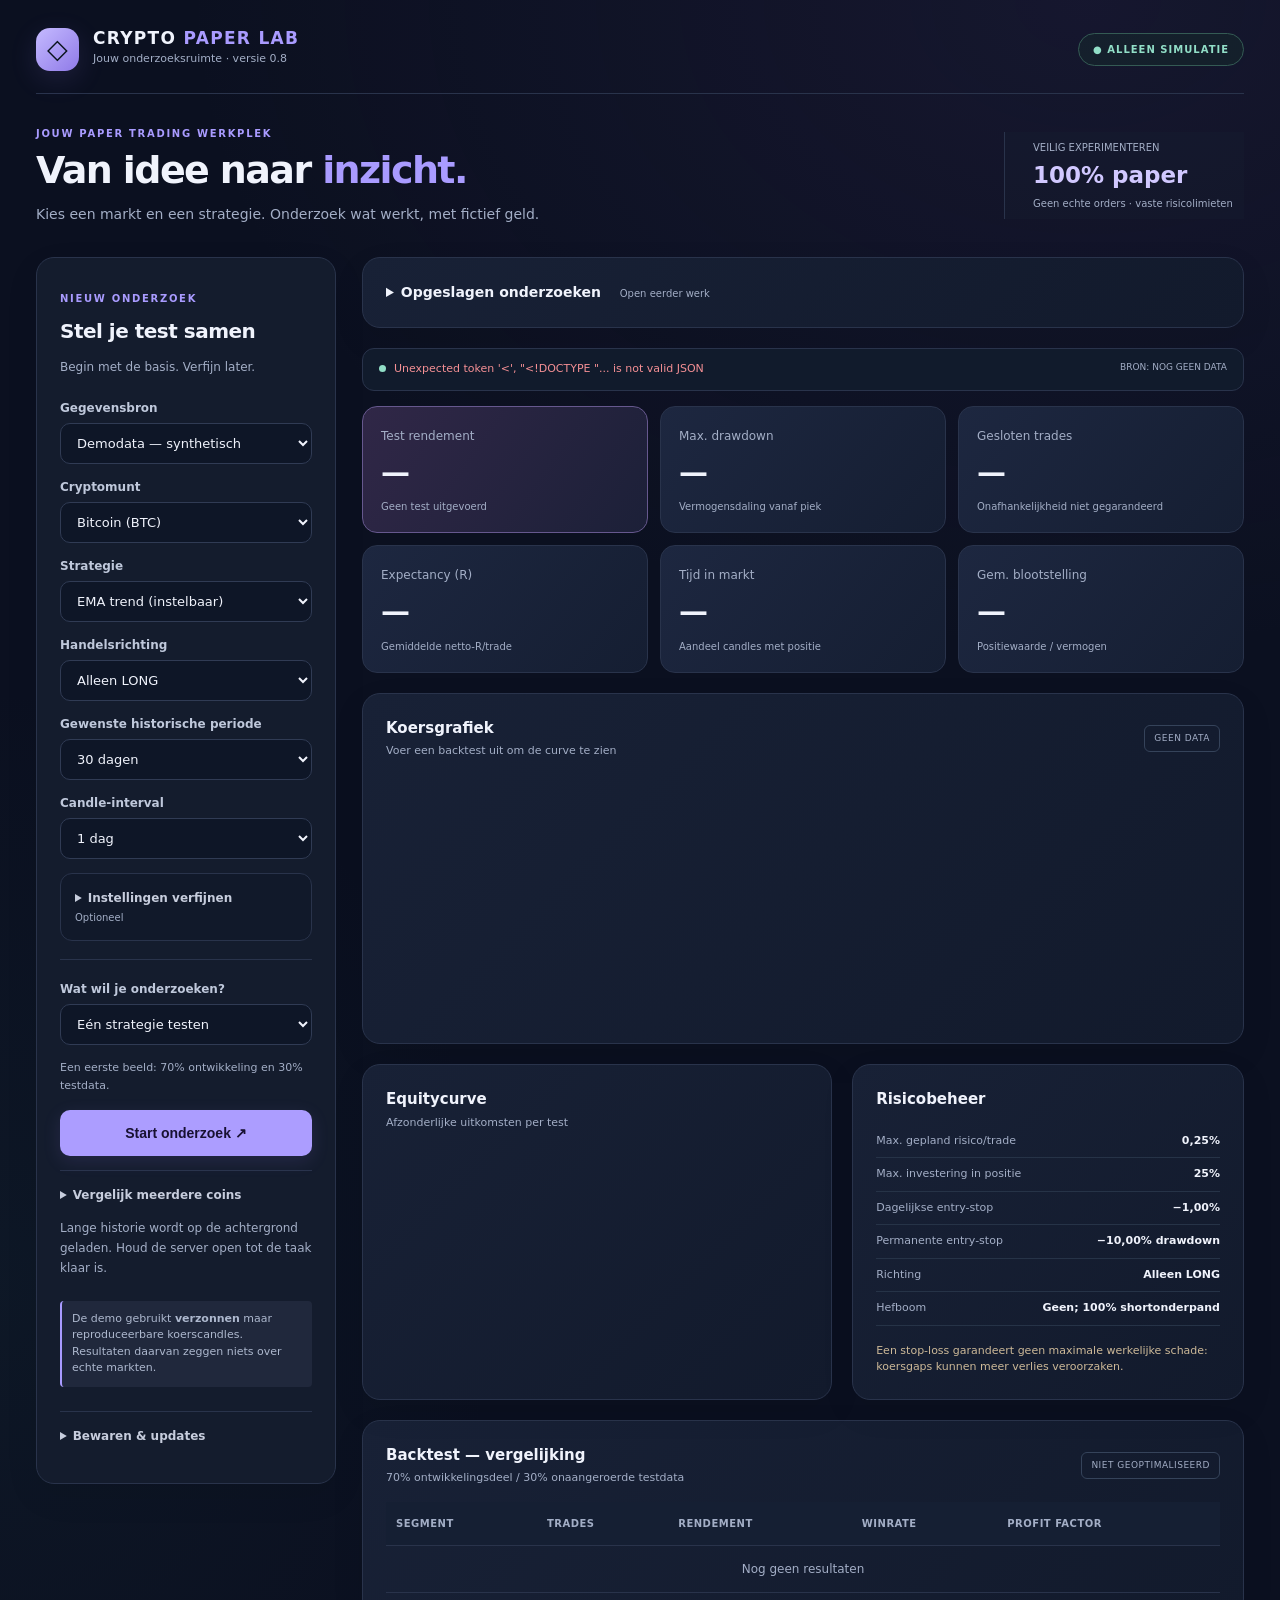
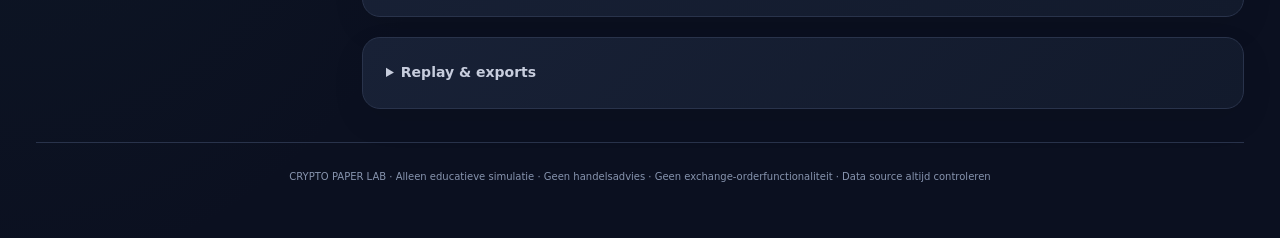
==== commit 260d1abe: "Release v0.8: loss attribution, entry-stop diagnostics and fixed cooldown/trend experiments" ====
--- a/static/index.html
+++ b/static/index.html
@@ -2,12 +2,12 @@
 <html lang="nl"><head><meta charset="utf-8"><meta name="viewport" content="width=device-width,initial-scale=1">
 <title>Crypto Paper Lab — Simulatie</title><link rel="stylesheet" href="/static/style.css"></head>
 <body><div class="shell">
-<header><div class="brand"><span class="brand-icon">◇</span><div><h1>CRYPTO <span>PAPER LAB</span></h1><p>Jouw onderzoeksruimte · versie 0.7</p></div></div><div class="paper">● ALLEEN SIMULATIE</div></header>
+<header><div class="brand"><span class="brand-icon">◇</span><div><h1>CRYPTO <span>PAPER LAB</span></h1><p>Jouw onderzoeksruimte · versie 0.8</p></div></div><div class="paper">● ALLEEN SIMULATIE</div></header>
 <section class="intro"><div><p class="eyebrow">JOUW PAPER TRADING WERKPLEK</p><h2>Van idee naar <span>inzicht.</span></h2><p>Kies een markt en een strategie. Onderzoek wat werkt, met fictief geld.</p></div><div class="intro-tag"><span>VEILIG EXPERIMENTEREN</span><strong>100% paper</strong><small>Geen echte orders · vaste risicolimieten</small></div></section><div class="layout"><aside class="sidebar panel"><p class="eyebrow">NIEUW ONDERZOEK</p><h3>Stel je test samen</h3><p class="tiny">Begin met de basis. Verfijn later.</p><label>Gegevensbron<select id="source"><option value="demo">Demodata — synthetisch</option><option value="coingecko">CoinGecko API</option><option value="historical">Meerjarige OHLCV — publiek, USDT</option><option value="kraken">Kraken OHLCV — publiek, USD</option><option value="csv">Eigen historische CSV — USD</option></select></label><label>Cryptomunt<select id="coin"><option value="bitcoin">Bitcoin (BTC)</option><option value="ethereum">Ethereum (ETH)</option><option value="solana">Solana (SOL)</option></select></label><label>Strategie<select id="strategy"><option value="ema">EMA trend (instelbaar)</option><option value="rsi">RSI herstel (instelbaar)</option><option value="breakout">Breakout + volume</option></select></label><label>Handelsrichting<select id="tradeMode"><option value="long">Alleen LONG</option><option value="short">Alleen SHORT</option><option value="both">LONG en SHORT (één tegelijk)</option></select></label>
 <label>Gewenste historische periode<select id="days"><option value="1825">5 jaar (historische bron)</option><option value="1095">3 jaar (historische bron)</option><option value="730">2 jaar (historische bron)</option><option value="365">365 dagen</option><option value="180">180 dagen</option><option value="90">90 dagen</option><option value="30" selected>30 dagen</option><option value="14">14 dagen</option><option value="7">7 dagen</option></select></label><label>Candle-interval<select id="interval"><option value="1440">1 dag</option><option value="240">4 uur</option><option value="60">1 uur</option></select></label>
 <details class="advanced"><summary>Instellingen verfijnen <span>Optioneel</span></summary><label>Fictief startkapitaal (bronvaluta)<input id="capital" type="number" min="100" max="10000000" step="100" value="10000"></label>
 <div class="inputs"><label>Fee per zijde (%)<input id="fee_pct" type="number" min="0" max="1" step="0.01" value="0.10"></label><label>Slippage (%)<input id="slippage_pct" type="number" min="0" max="2" step="0.01" value="0.05"></label></div>
-<details><summary>Strategieparameters</summary><p class="tiny">Worden bewaard bij elk resultaat. Risicolimieten blijven vast. Bij SHORT worden RSI-drempels gespiegeld: 30/55 wordt 70/45.</p>
+<label><input id="trendFilter" type="checkbox" style="width:auto"> Trendfilter EMA200 gebruiken</label><label>Wachttijd na exit (candles)<input id="cooldownBars" type="number" min="0" max="100" value="0"></label><details><summary>Strategieparameters</summary><p class="tiny">Worden bewaard bij elk resultaat. Risicolimieten blijven vast. Bij SHORT worden RSI-drempels gespiegeld: 30/55 wordt 70/45.</p>
 <div class="inputs">
 <label>EMA snel<input id="ema_fast" type="number" min="3" max="100" value="8"></label><label>EMA traag<input id="ema_slow" type="number" min="5" max="250" value="21"></label>
 <label>RSI-periode<input id="rsi_period" type="number" min="5" max="50" value="14"></label><label>RSI-instap<input id="rsi_entry" type="number" min="10" max="50" value="30"></label>
@@ -17,7 +17,7 @@
 <label>Short-leenkosten (% per dag)<input id="borrowDaily" type="number" min="0" max="1" step=".01" value=".02"></label><p class="tiny">Simulatie met 100% onderpand voor shorts; geen echte beursmargin, funding of liquidatie. Leenkosten worden per actieve candle gerekend. Het tarief is een simulatieparameter, geen actueel beursaanbod.</p>
 <details><summary>Eigen CSV importeren</summary><p class="tiny">Kraken: maximaal 719 gesloten candles. De meerjarige bron haalt verder terug op.</p><label>Historische CSV<input id="csvFile" type="file" accept=".csv,text/csv"></label><p class="tiny">Kolommen: time,open,high,low,close,volume. Tijd = start candle (UTC), prijzen in USD. Max. 8 MB.</p>
 <button id="btnImport" class="secondary">Importeer CSV voor gekozen coin</button><span id="datasetInfo" class="tiny"></span>
-</details></details><div class="launch"><label>Wat wil je onderzoeken?<select id="testType"><option value="backtest">Eén strategie testen</option><option value="arena">Botarena · 9 vaste profielen vergelijken</option><option value="research">Drie strategieën vergelijken</option><option value="walk">Grondig testen (walk-forward)</option><option value="replay">Candles stap voor stap afspelen</option></select></label><p class="tiny" id="testHelp">Een eerste beeld: 70% ontwikkeling en 30% testdata.</p><button id="btnRun" class="primary">Start onderzoek <span>↗</span></button></div><div hidden><button id="btnBacktest" class="primary">Voer train/test-backtest uit ↗</button><button id="btnResearch" class="primary">Vergelijk alle strategieën</button><button id="btnWalk" class="primary">Walk-forward + laatste 20% testen</button>
+</details></details><div class="launch"><label>Wat wil je onderzoeken?<select id="testType"><option value="backtest">Eén strategie testen</option><option value="filters">Verliesanalyse + trendfilter testen</option><option value="arena">Botarena · 9 vaste profielen vergelijken</option><option value="research">Drie strategieën vergelijken</option><option value="walk">Grondig testen (walk-forward)</option><option value="replay">Candles stap voor stap afspelen</option></select></label><p class="tiny" id="testHelp">Een eerste beeld: 70% ontwikkeling en 30% testdata.</p><button id="btnRun" class="primary">Start onderzoek <span>↗</span></button></div><div hidden><button id="btnBacktest" class="primary">Voer train/test-backtest uit ↗</button><button id="btnResearch" class="primary">Vergelijk alle strategieën</button><button id="btnWalk" class="primary">Walk-forward + laatste 20% testen</button>
 </div><details><summary>Vergelijk meerdere coins</summary><label>Maximaal 4 coins<select multiple id="batchCoins" size="6" aria-label="Coins voor vergelijking"></select></label><p class="tiny">Gekozen strategie per coin, met eigen walk-forward-test. Geen gecombineerd portfolio.</p><button id="btnBatch" class="secondary">Test geselecteerde coins</button></details>
 <p class="tiny">Lange historie wordt op de achtergrond geladen. Houd de server open tot de taak klaar is.</p>
 <button id="btnReplay" hidden class="secondary">Start historische paper replay</button><p class="notice">De demo gebruikt <b>verzonnen</b> maar reproduceerbare koerscandles. Resultaten daarvan zeggen niets over echte markten.</p><details class="maintenance"><summary>Bewaren &amp; updates</summary>
@@ -30,9 +30,9 @@
 <details class="panel saved"><summary>Opgeslagen onderzoeken <span>Open eerder werk</span></summary><div class="controls"><select id="savedRuns" aria-label="Opgeslagen onderzoeken"></select><button id="btnLoad">Resultaat openen / replay hervatten</button><button id="btnRefreshRuns" class="secondary">Vernieuwen</button></div><p class="tiny">Ook na herstart beschikbaar. Replays hervatten op hun laatst opgeslagen candle.</p></details>
 <div class="statusbar"><div><span class="dot"></span><span id="status">Klaar om te testen</span></div><div id="sourceBadge">BRON: NOG GEEN DATA</div></div>
 <div class="metrics"><article class="metric"><small>Test rendement</small><strong id="ret">—</strong><span id="retHint">Geen test uitgevoerd</span></article><article class="metric"><small>Max. drawdown</small><strong id="dd">—</strong><span>Vermogensdaling vanaf piek</span></article><article class="metric"><small>Gesloten trades</small><strong id="trades">—</strong><span>Onafhankelijkheid niet gegarandeerd</span></article><article class="metric"><small>Expectancy (R)</small><strong id="exp">—</strong><span>Gemiddelde netto-R/trade</span></article><article class="metric"><small>Tijd in markt</small><strong id="timeMarket">—</strong><span>Aandeel candles met positie</span></article><article class="metric"><small>Gem. blootstelling</small><strong id="avgExposure">—</strong><span>Positiewaarde / vermogen</span></article></div>
-<section class="panel" id="arenaPanel" hidden><p class="eyebrow">NEGEN PROFIELEN · ÉÉN EERLIJKE TEST</p><h3>Botarena</h3><p id="arenaSummary" class="tiny"></p><div id="arenaCards" class="arena-grid"></div><details><summary>Spelregels &amp; betrouwbaarheid</summary><div id="arenaNotes" class="hints"></div></details></section><div class="panel" id="walkPanel" hidden><h3>Walk-forward en laatste testperiode</h3><p id="walkSummary" class="tiny"></p><div class="scroll"><table><thead><tr><th>Coin / venster</th><th>Rendement</th><th>Drawdown</th><th>Trades</th><th>Tijd in markt</th><th>Gem. blootstelling</th><th>Benchmark 25%</th><th>Marktperiode / parameters</th></tr></thead><tbody id="walkRows"></tbody></table></div><details><summary>Hoe lees ik deze test?</summary><div id="walkNotes" class="hints"></div></details></div>
-<div class="panel" id="researchPanel" hidden><h3>Strategievergelijking</h3><p id="benchmark" class="tiny"></p><div class="scroll"><table><thead><tr><th>Strategie</th><th>Test rendement</th><th>Drawdown</th><th>Trades</th><th>Dubbele kosten</th><th>Tijd in markt</th><th>Gem. blootstelling</th><th>Gem. duur (candles)</th><th>Drie tijdvensters</th></tr></thead><tbody id="researchRows"></tbody></table></div><details><summary>Methode &amp; aandachtspunten</summary><div id="researchNotes" class="hints"></div></details></div><div class="panel" id="breakdownPanel" hidden><details><summary>Long &amp; short in detail <span>Kosten en exitredenen</span></summary>
-<label>Onderzoeksperiode <select id="breakdownSelect" aria-label="Periode voor long-shortuitsplitsing"></select></label><button id="btnBreakdownExport" class="secondary">Export uitsplitsing (CSV)</button><p id="breakdownNote" class="tiny"></p>
+<section class="panel" id="filterPanel" hidden><p class="eyebrow">VASTE HYPOTHESEN · GEEN WINNAARSELECTIE</p><h3>Minder handelen &amp; trendfilter</h3><p class="tiny">Huidige regels, 12 candles wachttijd en wachttijd + trendfilter. Iedere periode heeft een eigen fictief account. Kies een periode bij de detailanalyse voor kosten en blokkades.</p><div class="scroll"><table><thead><tr><th>Variant / periode</th><th>Netto rendement</th><th>Drawdown</th><th>Trades</th><th>Stops</th><th>Gem. duur</th><th>Dubbele kosten / trades</th><th>Permanente stop normaal / stress</th></tr></thead><tbody id="filterRows"></tbody></table></div><details><summary>Vastgelegde regels &amp; beperkingen</summary><div id="filterNotes" class="hints"></div></details></section><section class="panel" id="arenaPanel" hidden><p class="eyebrow">NEGEN PROFIELEN · ÉÉN EERLIJKE TEST</p><h3>Botarena</h3><p id="arenaSummary" class="tiny"></p><div id="arenaCards" class="arena-grid"></div><details><summary>Spelregels &amp; betrouwbaarheid</summary><div id="arenaNotes" class="hints"></div></details></section><div class="panel" id="walkPanel" hidden><h3>Walk-forward en laatste testperiode</h3><p id="walkSummary" class="tiny"></p><div class="scroll"><table><thead><tr><th>Coin / venster</th><th>Rendement</th><th>Drawdown</th><th>Trades</th><th>Tijd in markt</th><th>Gem. blootstelling</th><th>Benchmark 25%</th><th>Marktperiode / parameters</th></tr></thead><tbody id="walkRows"></tbody></table></div><details><summary>Hoe lees ik deze test?</summary><div id="walkNotes" class="hints"></div></details></div>
+<div class="panel" id="researchPanel" hidden><h3>Strategievergelijking</h3><p id="benchmark" class="tiny"></p><div class="scroll"><table><thead><tr><th>Strategie</th><th>Test rendement</th><th>Drawdown</th><th>Trades</th><th>Dubbele kosten</th><th>Tijd in markt</th><th>Gem. blootstelling</th><th>Gem. duur (candles)</th><th>Drie tijdvensters</th></tr></thead><tbody id="researchRows"></tbody></table></div><details><summary>Methode &amp; aandachtspunten</summary><div id="researchNotes" class="hints"></div></details></div><div class="panel" id="breakdownPanel" hidden><details><summary>Verliesanalyse &amp; long/short <span>Kosten, stops en blokkades</span></summary>
+<label>Onderzoeksperiode <select id="breakdownSelect" aria-label="Periode voor long-shortuitsplitsing"></select></label><button id="btnBreakdownExport" class="secondary">Export uitsplitsing (CSV)</button><p id="breakdownNote" class="tiny"></p><div id="lossAnalysis"></div>
 <div class="scroll"><table><thead><tr><th>Richting</th><th>Trades</th><th>Bruto vóór kosten</th><th>Slippage</th><th>Handelskosten</th><th>Leenkosten</th><th>Netto P&amp;L</th><th>Bijdrage startkapitaal</th><th>Winrate</th></tr></thead><tbody id="directionRows"></tbody></table></div>
 <h3>Waarom posities werden gesloten</h3><div class="scroll"><table><thead><tr><th>Richting</th><th>Exitreden</th><th>Aantal</th><th>Netto P&amp;L</th><th>Slippage</th><th>Handelskosten</th><th>Leenkosten</th></tr></thead><tbody id="exitRows"></tbody></table></div></details></div>
 <div class="panel mainchart"><div class="charthead"><div><h3 id="chartTitle">Koersgrafiek</h3><small id="chartDesc">Voer een backtest uit om de curve te zien</small></div><span class="ghost" id="dataQuality">GEEN DATA</span></div><svg id="priceChart" viewBox="0 0 800 260" preserveAspectRatio="none" aria-label="Koersgrafiek"></svg></div>
--- a/static/style.css
+++ b/static/style.css
@@ -5,3 +5,5 @@
 :root{--bg:#0b1020;--p:#141c30;--stroke:#29334b;--sub:#a3aec6;--txt:#f0f3fc;--accent:#a99bff;color-scheme:dark}body{background-image:radial-gradient(ellipse 900px 650px at 85% 0,#4b38752b,transparent),radial-gradient(ellipse 500px 600px at 0 70%,#24565c1c,transparent)}.shell{max-width:1600px;padding:28px 36px}header{padding-bottom:22px}.brand-icon{background:linear-gradient(135deg,#c5baff,#8f7ae8);border-radius:14px;box-shadow:0 8px 28px #9c83ff22}.brand h1{letter-spacing:1.3px;font-size:17px}.paper{color:#91dec7;border-color:#345b54;background:#15332b55;font-size:10px}.intro{padding:32px 0;gap:40px}.intro h2{font-size:38px;letter-spacing:-1.6px;margin:8px 0 12px}.intro p{font-size:14px}.intro p.eyebrow,.eyebrow{font-size:10px;font-weight:750;letter-spacing:1.7px;color:var(--accent)}.intro-tag{background:#171e3255;border:0;border-left:1px solid var(--stroke);border-radius:0;padding:8px 0 8px 28px;min-width:240px}.intro-tag strong{font-size:23px;line-height:1.8;color:#d1c8ff}.layout{grid-template-columns:300px minmax(0,1fr);gap:26px}.panel{border-radius:18px;background:linear-gradient(135deg,#182136,#121a2c);box-shadow:0 12px 35px #00000012;padding:23px;margin-bottom:20px}.sidebar{position:static;background:#141c2d}.sidebar h3{font-size:20px;letter-spacing:-.5px;margin:5px 0}.sidebar>.tiny{margin-bottom:22px}.sidebar label{font-size:12px;font-weight:550;color:#bfc8db;margin-bottom:14px}.sidebar select,.sidebar input,select{border-color:#303b54;background:#0e1627;border-radius:10px;font:13px system-ui;padding:11px 12px}.sidebar select:focus-visible,.sidebar input:focus-visible,select:focus-visible,button:focus-visible,summary:focus-visible{outline:2px solid var(--accent);outline-offset:3px}button{border-radius:10px;font-size:12px;transition:background .15s,transform .15s}button:hover:not(:disabled){background:#33405c}button.primary{background:#ac9dff;color:#181132;border-color:transparent;padding:14px;font-size:14px;box-shadow:0 5px 18px #9c83ff20}button.primary:hover:not(:disabled){background:#c0b4ff;transform:translateY(-1px)}.launch{padding-top:20px;border-top:1px solid var(--stroke);margin-top:18px}.launch .tiny{font-size:11px;min-height:32px}.launch button{margin-bottom:0}details{margin:14px 0;border-top:1px solid var(--stroke);padding-top:14px}summary{display:list-item;color:#c7cddd;font-size:12px;font-weight:600;margin-bottom:0;line-height:1.7}summary span{display:block;margin-left:0;color:var(--sub);font-size:10px;font-weight:400}details[open]>summary{margin-bottom:18px;color:#d1c8ff}.advanced{padding:14px;background:#0e162766;border:1px solid var(--stroke);border-radius:12px}.maintenance{margin-top:24px}.notice{font-size:11px;border-left-width:2px;background:#20283c;color:#adb8ce}.saved{margin-top:0;border:1px solid var(--stroke)}.saved>summary{font-size:14px;color:var(--txt)}.saved>summary span{display:inline;margin-left:14px}.metrics{gap:12px}.metric{background:linear-gradient(130deg,#1d2740,#151e32);border-radius:15px;padding:18px}.metric:first-child{border-color:#66588e;background:linear-gradient(125deg,#302747,#1c2038)}.metric strong{font-size:29px;font-weight:650;letter-spacing:-1px}.metric small{font-size:12px}.metric span{display:block;line-height:1.5}.statusbar{background:#111b2c;border:1px solid var(--stroke);padding:12px 16px;border-radius:12px;font-size:11px;gap:15px}.statusbar>div:last-child{font-size:9px}.dot{background:#91dec7}.charthead h3,h3{font-size:15px;font-weight:650}.ghost{font-size:9px;border-radius:6px;letter-spacing:.5px}.scroll{max-height:430px;scrollbar-width:thin;scrollbar-color:#45516c transparent}th{font-size:10px;text-transform:uppercase;letter-spacing:.5px;background:#151f33}td{font-size:12px}tbody tr:hover{background:#ffffff03}td,th{padding:14px 10px;border-color:#29334b}.hints p{line-height:1.7;color:#b9b2a3}.tiny{line-height:1.65}.risk div{font-size:11px}.risk dd{font-weight:550}.warning{color:#cdb998}.twocol{grid-template-columns:1.2fr 1fr}.positive{color:#81dfbc}.negative{color:#f49fae}#breakdownPanel>details{border:0;padding:0;margin:0}#breakdownPanel>details>summary{font-size:15px;color:var(--txt)}.replay-panel{border:1px solid var(--stroke);margin:0 0 20px}.replay-panel>summary{font-size:14px}.controls button{font-weight:550}footer{font-size:10px;color:#8794ae}svg .line{stroke:var(--accent)}@media(max-width:1100px){.shell{padding:24px}.layout{grid-template-columns:270px minmax(0,1fr);gap:18px}.twocol{grid-template-columns:1fr}.metrics{grid-template-columns:repeat(2,1fr)}.statusbar{flex-direction:column;gap:6px}}@media(max-width:800px){.layout{grid-template-columns:1fr}.sidebar{max-width:none}.sidebar>.tiny{margin-bottom:16px}.intro-tag{display:none}.intro h2{font-size:32px}.shell{padding:18px}.sidebar{position:static}.statusbar{flex-direction:row}.paper{font-size:8px;padding:6px 9px}.brand h1{font-size:14px}.saved .controls{flex-direction:column}.charthead{flex-wrap:wrap}}@media(prefers-reduced-motion:reduce){button{transition:none}}
 
 .arena-grid{display:grid;grid-template-columns:repeat(3,minmax(0,1fr));gap:14px;margin-top:22px}.bot-card{border:1px solid var(--stroke);border-radius:14px;padding:19px;background:#10192a}.bot-card h4{font-size:13px;margin:0 0 8px}.bot-card>.tiny{min-height:58px;font-size:11px}.bot-return{font-size:29px;letter-spacing:-1px}.bot-assessment{font-size:10px;color:#c3b7ed;border-bottom:1px solid var(--stroke);padding-bottom:12px}.bot-card dl{font-size:10px}.bot-card dl div{display:flex;justify-content:space-between;gap:8px;margin:9px 0}.bot-card dt{color:var(--sub)}.bot-card dd{text-align:right;margin:0}.bot-card button{width:100%;font-size:11px}@media(max-width:1200px){.arena-grid{grid-template-columns:repeat(2,minmax(0,1fr))}}@media(max-width:650px){.arena-grid{grid-template-columns:1fr}.bot-card>.tiny{min-height:0}}
+
+.loss-grid{display:grid;grid-template-columns:repeat(2,minmax(0,1fr));gap:10px;margin:18px 0}.loss-grid>div{background:#0e1728;border:1px solid var(--stroke);border-radius:10px;padding:13px}.loss-grid dt{color:var(--sub);font-size:10px}.loss-grid dd{margin:5px 0 0;font-size:14px;font-weight:600}#filterRows td:first-child{min-width:250px;white-space:normal}@media(max-width:650px){.loss-grid{grid-template-columns:1fr}}
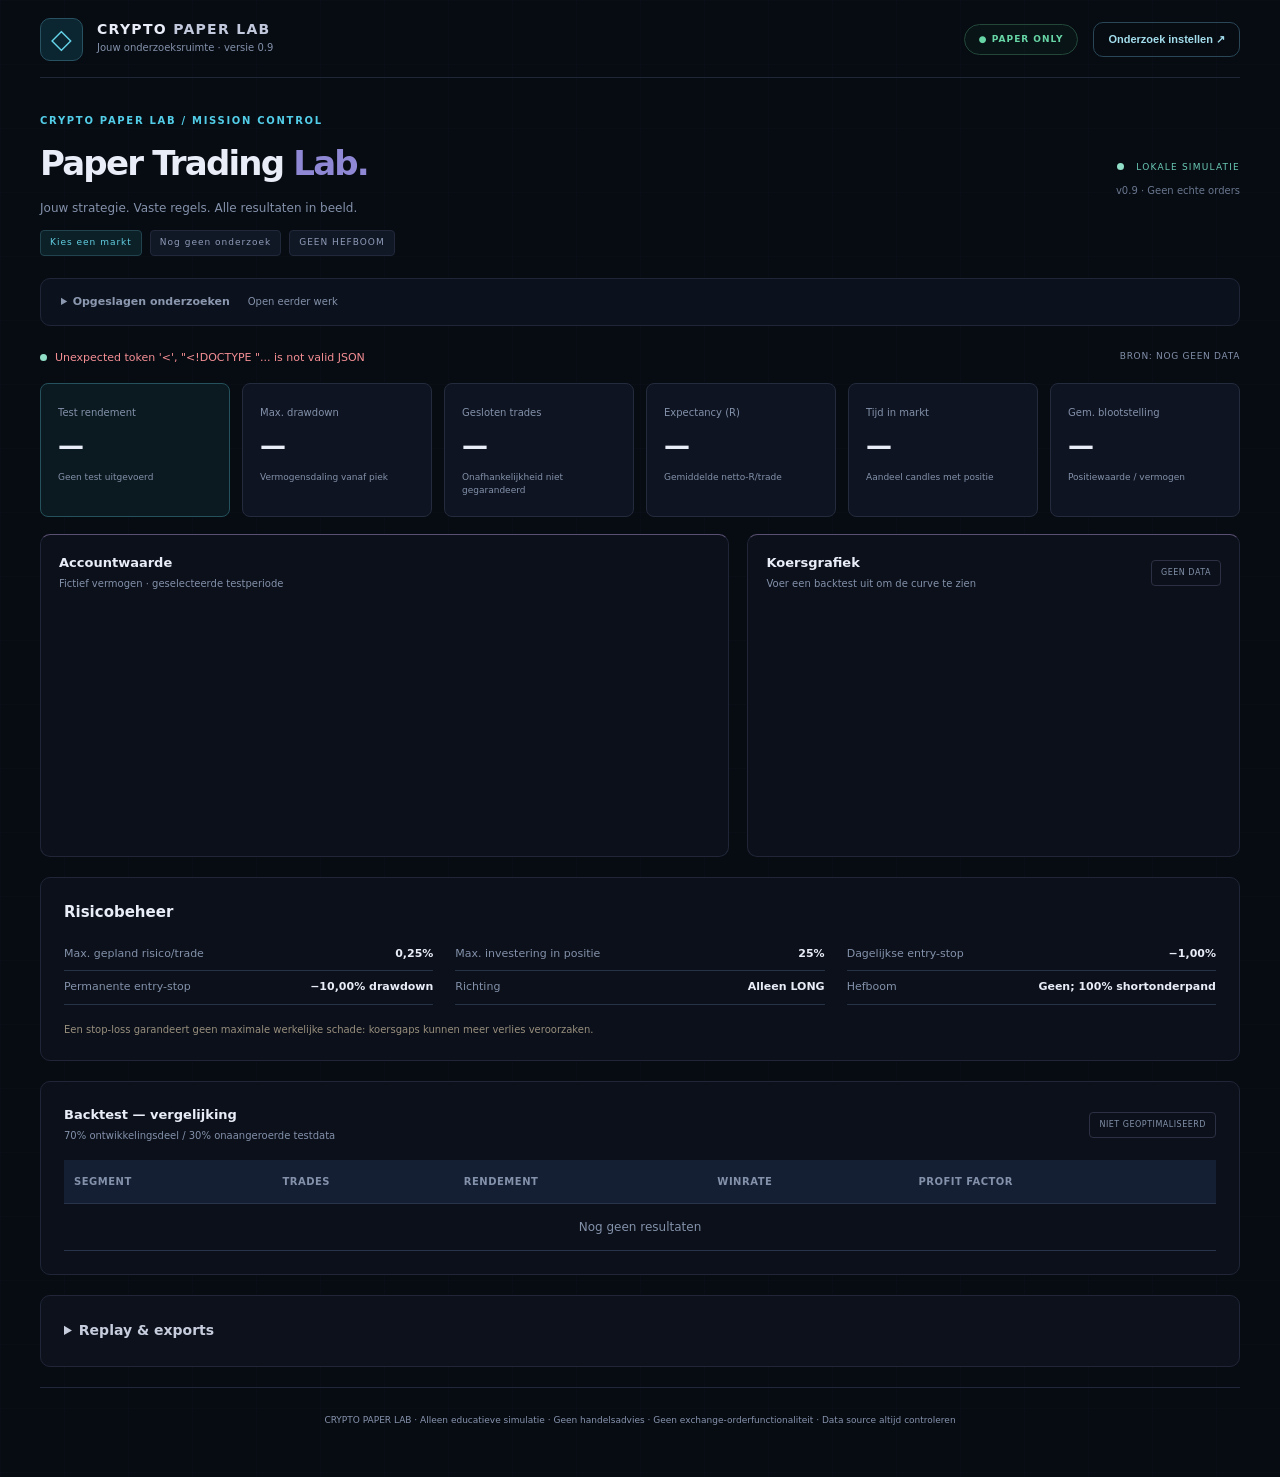
==== commit ecc02166: "Release v0.9: bounded strategy tuning, mission dashboard and auditable trade details" ====
--- a/static/index.html
+++ b/static/index.html
@@ -2,8 +2,8 @@
 <html lang="nl"><head><meta charset="utf-8"><meta name="viewport" content="width=device-width,initial-scale=1">
 <title>Crypto Paper Lab — Simulatie</title><link rel="stylesheet" href="/static/style.css"></head>
 <body><div class="shell">
-<header><div class="brand"><span class="brand-icon">◇</span><div><h1>CRYPTO <span>PAPER LAB</span></h1><p>Jouw onderzoeksruimte · versie 0.8</p></div></div><div class="paper">● ALLEEN SIMULATIE</div></header>
-<section class="intro"><div><p class="eyebrow">JOUW PAPER TRADING WERKPLEK</p><h2>Van idee naar <span>inzicht.</span></h2><p>Kies een markt en een strategie. Onderzoek wat werkt, met fictief geld.</p></div><div class="intro-tag"><span>VEILIG EXPERIMENTEREN</span><strong>100% paper</strong><small>Geen echte orders · vaste risicolimieten</small></div></section><div class="layout"><aside class="sidebar panel"><p class="eyebrow">NIEUW ONDERZOEK</p><h3>Stel je test samen</h3><p class="tiny">Begin met de basis. Verfijn later.</p><label>Gegevensbron<select id="source"><option value="demo">Demodata — synthetisch</option><option value="coingecko">CoinGecko API</option><option value="historical">Meerjarige OHLCV — publiek, USDT</option><option value="kraken">Kraken OHLCV — publiek, USD</option><option value="csv">Eigen historische CSV — USD</option></select></label><label>Cryptomunt<select id="coin"><option value="bitcoin">Bitcoin (BTC)</option><option value="ethereum">Ethereum (ETH)</option><option value="solana">Solana (SOL)</option></select></label><label>Strategie<select id="strategy"><option value="ema">EMA trend (instelbaar)</option><option value="rsi">RSI herstel (instelbaar)</option><option value="breakout">Breakout + volume</option></select></label><label>Handelsrichting<select id="tradeMode"><option value="long">Alleen LONG</option><option value="short">Alleen SHORT</option><option value="both">LONG en SHORT (één tegelijk)</option></select></label>
+<header><div class="brand"><span class="brand-icon">◇</span><div><h1>CRYPTO <span>PAPER LAB</span></h1><p>Jouw onderzoeksruimte · versie 0.9</p></div></div><nav class="top-actions"><span class="paper">● PAPER ONLY</span><button id="btnConfigure" class="secondary" aria-expanded="false" aria-controls="configPanel">Onderzoek instellen ↗</button></nav></header>
+<section class="mission"><div><p class="eyebrow">CRYPTO PAPER LAB / MISSION CONTROL</p><h2>Paper Trading <span>Lab.</span></h2><p>Jouw strategie. Vaste regels. Alle resultaten in beeld.</p><div class="mission-tags"><span id="missionCoin">Kies een markt</span><span id="missionStrategy">Nog geen onderzoek</span><span>GEEN HEFBOOM</span></div></div><div class="mission-state"><span class="dot"></span> LOKALE SIMULATIE <small>v0.9 · Geen echte orders</small></div></section><div class="layout"><aside class="sidebar panel" id="configPanel" hidden><button id="btnCloseConfig" class="close-config" aria-label="Instellingen sluiten">×</button><p class="eyebrow">NIEUW ONDERZOEK</p><h3>Stel je test samen</h3><p class="tiny">Begin met de basis. Verfijn later.</p><label>Gegevensbron<select id="source"><option value="demo">Demodata — synthetisch</option><option value="coingecko">CoinGecko API</option><option value="historical">Meerjarige OHLCV — publiek, USDT</option><option value="kraken">Kraken OHLCV — publiek, USD</option><option value="csv">Eigen historische CSV — USD</option></select></label><label>Cryptomunt<select id="coin"><option value="bitcoin">Bitcoin (BTC)</option><option value="ethereum">Ethereum (ETH)</option><option value="solana">Solana (SOL)</option></select></label><label>Strategie<select id="strategy"><option value="ema">EMA trend (instelbaar)</option><option value="rsi">RSI herstel (instelbaar)</option><option value="breakout">Breakout + volume</option></select></label><label>Handelsrichting<select id="tradeMode"><option value="long">Alleen LONG</option><option value="short">Alleen SHORT</option><option value="both">LONG en SHORT (één tegelijk)</option></select></label>
 <label>Gewenste historische periode<select id="days"><option value="1825">5 jaar (historische bron)</option><option value="1095">3 jaar (historische bron)</option><option value="730">2 jaar (historische bron)</option><option value="365">365 dagen</option><option value="180">180 dagen</option><option value="90">90 dagen</option><option value="30" selected>30 dagen</option><option value="14">14 dagen</option><option value="7">7 dagen</option></select></label><label>Candle-interval<select id="interval"><option value="1440">1 dag</option><option value="240">4 uur</option><option value="60">1 uur</option></select></label>
 <details class="advanced"><summary>Instellingen verfijnen <span>Optioneel</span></summary><label>Fictief startkapitaal (bronvaluta)<input id="capital" type="number" min="100" max="10000000" step="100" value="10000"></label>
 <div class="inputs"><label>Fee per zijde (%)<input id="fee_pct" type="number" min="0" max="1" step="0.01" value="0.10"></label><label>Slippage (%)<input id="slippage_pct" type="number" min="0" max="2" step="0.01" value="0.05"></label></div>
@@ -17,7 +17,7 @@
 <label>Short-leenkosten (% per dag)<input id="borrowDaily" type="number" min="0" max="1" step=".01" value=".02"></label><p class="tiny">Simulatie met 100% onderpand voor shorts; geen echte beursmargin, funding of liquidatie. Leenkosten worden per actieve candle gerekend. Het tarief is een simulatieparameter, geen actueel beursaanbod.</p>
 <details><summary>Eigen CSV importeren</summary><p class="tiny">Kraken: maximaal 719 gesloten candles. De meerjarige bron haalt verder terug op.</p><label>Historische CSV<input id="csvFile" type="file" accept=".csv,text/csv"></label><p class="tiny">Kolommen: time,open,high,low,close,volume. Tijd = start candle (UTC), prijzen in USD. Max. 8 MB.</p>
 <button id="btnImport" class="secondary">Importeer CSV voor gekozen coin</button><span id="datasetInfo" class="tiny"></span>
-</details></details><div class="launch"><label>Wat wil je onderzoeken?<select id="testType"><option value="backtest">Eén strategie testen</option><option value="filters">Verliesanalyse + trendfilter testen</option><option value="arena">Botarena · 9 vaste profielen vergelijken</option><option value="research">Drie strategieën vergelijken</option><option value="walk">Grondig testen (walk-forward)</option><option value="replay">Candles stap voor stap afspelen</option></select></label><p class="tiny" id="testHelp">Een eerste beeld: 70% ontwikkeling en 30% testdata.</p><button id="btnRun" class="primary">Start onderzoek <span>↗</span></button></div><div hidden><button id="btnBacktest" class="primary">Voer train/test-backtest uit ↗</button><button id="btnResearch" class="primary">Vergelijk alle strategieën</button><button id="btnWalk" class="primary">Walk-forward + laatste 20% testen</button>
+</details></details><div class="launch"><label>Wat wil je onderzoeken?<select id="testType"><option value="backtest">Eén strategie testen</option><option value="tune">Strategie automatisch afstellen</option><option value="filters">Verliesanalyse + trendfilter testen</option><option value="arena">Botarena · 9 vaste profielen vergelijken</option><option value="research">Drie strategieën vergelijken</option><option value="walk">Grondig testen (walk-forward)</option><option value="replay">Candles stap voor stap afspelen</option></select></label><p class="tiny" id="testHelp">Een eerste beeld: 70% ontwikkeling en 30% testdata.</p><button id="btnRun" class="primary">Start onderzoek <span>↗</span></button></div><div hidden><button id="btnBacktest" class="primary">Voer train/test-backtest uit ↗</button><button id="btnResearch" class="primary">Vergelijk alle strategieën</button><button id="btnWalk" class="primary">Walk-forward + laatste 20% testen</button>
 </div><details><summary>Vergelijk meerdere coins</summary><label>Maximaal 4 coins<select multiple id="batchCoins" size="6" aria-label="Coins voor vergelijking"></select></label><p class="tiny">Gekozen strategie per coin, met eigen walk-forward-test. Geen gecombineerd portfolio.</p><button id="btnBatch" class="secondary">Test geselecteerde coins</button></details>
 <p class="tiny">Lange historie wordt op de achtergrond geladen. Houd de server open tot de taak klaar is.</p>
 <button id="btnReplay" hidden class="secondary">Start historische paper replay</button><p class="notice">De demo gebruikt <b>verzonnen</b> maar reproduceerbare koerscandles. Resultaten daarvan zeggen niets over echte markten.</p><details class="maintenance"><summary>Bewaren &amp; updates</summary>
@@ -30,14 +30,14 @@
 <details class="panel saved"><summary>Opgeslagen onderzoeken <span>Open eerder werk</span></summary><div class="controls"><select id="savedRuns" aria-label="Opgeslagen onderzoeken"></select><button id="btnLoad">Resultaat openen / replay hervatten</button><button id="btnRefreshRuns" class="secondary">Vernieuwen</button></div><p class="tiny">Ook na herstart beschikbaar. Replays hervatten op hun laatst opgeslagen candle.</p></details>
 <div class="statusbar"><div><span class="dot"></span><span id="status">Klaar om te testen</span></div><div id="sourceBadge">BRON: NOG GEEN DATA</div></div>
 <div class="metrics"><article class="metric"><small>Test rendement</small><strong id="ret">—</strong><span id="retHint">Geen test uitgevoerd</span></article><article class="metric"><small>Max. drawdown</small><strong id="dd">—</strong><span>Vermogensdaling vanaf piek</span></article><article class="metric"><small>Gesloten trades</small><strong id="trades">—</strong><span>Onafhankelijkheid niet gegarandeerd</span></article><article class="metric"><small>Expectancy (R)</small><strong id="exp">—</strong><span>Gemiddelde netto-R/trade</span></article><article class="metric"><small>Tijd in markt</small><strong id="timeMarket">—</strong><span>Aandeel candles met positie</span></article><article class="metric"><small>Gem. blootstelling</small><strong id="avgExposure">—</strong><span>Positiewaarde / vermogen</span></article></div>
-<section class="panel" id="filterPanel" hidden><p class="eyebrow">VASTE HYPOTHESEN · GEEN WINNAARSELECTIE</p><h3>Minder handelen &amp; trendfilter</h3><p class="tiny">Huidige regels, 12 candles wachttijd en wachttijd + trendfilter. Iedere periode heeft een eigen fictief account. Kies een periode bij de detailanalyse voor kosten en blokkades.</p><div class="scroll"><table><thead><tr><th>Variant / periode</th><th>Netto rendement</th><th>Drawdown</th><th>Trades</th><th>Stops</th><th>Gem. duur</th><th>Dubbele kosten / trades</th><th>Permanente stop normaal / stress</th></tr></thead><tbody id="filterRows"></tbody></table></div><details><summary>Vastgelegde regels &amp; beperkingen</summary><div id="filterNotes" class="hints"></div></details></section><section class="panel" id="arenaPanel" hidden><p class="eyebrow">NEGEN PROFIELEN · ÉÉN EERLIJKE TEST</p><h3>Botarena</h3><p id="arenaSummary" class="tiny"></p><div id="arenaCards" class="arena-grid"></div><details><summary>Spelregels &amp; betrouwbaarheid</summary><div id="arenaNotes" class="hints"></div></details></section><div class="panel" id="walkPanel" hidden><h3>Walk-forward en laatste testperiode</h3><p id="walkSummary" class="tiny"></p><div class="scroll"><table><thead><tr><th>Coin / venster</th><th>Rendement</th><th>Drawdown</th><th>Trades</th><th>Tijd in markt</th><th>Gem. blootstelling</th><th>Benchmark 25%</th><th>Marktperiode / parameters</th></tr></thead><tbody id="walkRows"></tbody></table></div><details><summary>Hoe lees ik deze test?</summary><div id="walkNotes" class="hints"></div></details></div>
-<div class="panel" id="researchPanel" hidden><h3>Strategievergelijking</h3><p id="benchmark" class="tiny"></p><div class="scroll"><table><thead><tr><th>Strategie</th><th>Test rendement</th><th>Drawdown</th><th>Trades</th><th>Dubbele kosten</th><th>Tijd in markt</th><th>Gem. blootstelling</th><th>Gem. duur (candles)</th><th>Drie tijdvensters</th></tr></thead><tbody id="researchRows"></tbody></table></div><details><summary>Methode &amp; aandachtspunten</summary><div id="researchNotes" class="hints"></div></details></div><div class="panel" id="breakdownPanel" hidden><details><summary>Verliesanalyse &amp; long/short <span>Kosten, stops en blokkades</span></summary>
+<section class="panel" id="tunePanel" hidden><p class="eyebrow">BEGRENSD AFSTELLEN · ALLE KEUZES BEWAARD</p><h3>Automatisch strategieonderzoek</h3><p id="tuneStatus"></p><p class="tiny" id="tuneFinal"></p><button id="btnUseTuned" class="secondary" hidden>Laad voorstel voor een papertest</button><details><summary>Varianten &amp; afwijzingen</summary><div class="scroll"><table><thead><tr><th>Variant</th><th>Ontwikkeling</th><th>Trades</th><th>Ontwikkelstress</th><th>Ontwikkelscore</th><th>Validatiescore</th><th>Beoordeling</th><th>Instellingen</th></tr></thead><tbody id="tuneRows"></tbody></table></div></details><details><summary>Selectieregels &amp; beperkingen</summary><div id="tuneNotes" class="hints"></div></details></section><section class="panel" id="filterPanel" hidden><p class="eyebrow">VASTE HYPOTHESEN · GEEN WINNAARSELECTIE</p><h3>Minder handelen &amp; trendfilter</h3><p class="tiny">Huidige regels, 12 candles wachttijd en wachttijd + trendfilter. Iedere periode heeft een eigen fictief account. Kies een periode bij de detailanalyse voor kosten en blokkades.</p><div class="scroll"><table><thead><tr><th>Variant / periode</th><th>Netto rendement</th><th>Drawdown</th><th>Trades</th><th>Stops</th><th>Gem. duur</th><th>Dubbele kosten / trades</th><th>Permanente stop normaal / stress</th></tr></thead><tbody id="filterRows"></tbody></table></div><details><summary>Vastgelegde regels &amp; beperkingen</summary><div id="filterNotes" class="hints"></div></details></section><section class="panel" id="arenaPanel" hidden><p class="eyebrow">NEGEN PROFIELEN · ÉÉN EERLIJKE TEST</p><h3>Botarena</h3><p id="arenaSummary" class="tiny"></p><div id="arenaCards" class="arena-grid"></div><details><summary>Spelregels &amp; betrouwbaarheid</summary><div id="arenaNotes" class="hints"></div></details></section><div class="panel" id="walkPanel" hidden><h3>Walk-forward en laatste testperiode</h3><p id="walkSummary" class="tiny"></p><div class="scroll"><table><thead><tr><th>Coin / venster</th><th>Rendement</th><th>Drawdown</th><th>Trades</th><th>Tijd in markt</th><th>Gem. blootstelling</th><th>Benchmark 25%</th><th>Marktperiode / parameters</th></tr></thead><tbody id="walkRows"></tbody></table></div><details><summary>Hoe lees ik deze test?</summary><div id="walkNotes" class="hints"></div></details></div>
+<div class="panel" id="researchPanel" hidden><h3>Strategievergelijking</h3><p id="benchmark" class="tiny"></p><div class="scroll"><table><thead><tr><th>Strategie</th><th>Test rendement</th><th>Drawdown</th><th>Trades</th><th>Dubbele kosten</th><th>Tijd in markt</th><th>Gem. blootstelling</th><th>Gem. duur (candles)</th><th>Drie tijdvensters</th></tr></thead><tbody id="researchRows"></tbody></table></div><details><summary>Methode &amp; aandachtspunten</summary><div id="researchNotes" class="hints"></div></details></div><div class="chartdeck"><div class="panel half"><div class="charthead"><div><h3>Accountwaarde</h3><small>Fictief vermogen · geselecteerde testperiode</small></div></div><svg id="equityChart" viewBox="0 0 800 220" preserveAspectRatio="none" aria-label="Vermogenscurve"></svg></div><div class="panel mainchart"><div class="charthead"><div><h3 id="chartTitle">Koersgrafiek</h3><small id="chartDesc">Voer een backtest uit om de curve te zien</small></div><span class="ghost" id="dataQuality">GEEN DATA</span></div><svg id="priceChart" viewBox="0 0 800 260" preserveAspectRatio="none" aria-label="Koersgrafiek"></svg></div>
+</div><div class="twocol"><div class="panel half"><h3>Risicobeheer</h3><dl class="risk"><div><dt>Max. gepland risico/trade</dt><dd>0,25%</dd></div><div><dt>Max. investering in positie</dt><dd>25%</dd></div><div><dt>Dagelijkse entry-stop</dt><dd>−1,00%</dd></div><div><dt>Permanente entry-stop</dt><dd>−10,00% drawdown</dd></div><div><dt>Richting</dt><dd id="riskDirection">Alleen LONG</dd></div><div><dt>Hefboom</dt><dd>Geen; 100% shortonderpand</dd></div></dl><div class="warning">Een stop-loss garandeert geen maximale werkelijke schade: koersgaps kunnen meer verlies veroorzaken.</div></div></div>
+<div class="panel" id="breakdownPanel" hidden><details><summary>Verliesanalyse &amp; long/short <span>Kosten, stops en blokkades</span></summary>
 <label>Onderzoeksperiode <select id="breakdownSelect" aria-label="Periode voor long-shortuitsplitsing"></select></label><button id="btnBreakdownExport" class="secondary">Export uitsplitsing (CSV)</button><p id="breakdownNote" class="tiny"></p><div id="lossAnalysis"></div>
 <div class="scroll"><table><thead><tr><th>Richting</th><th>Trades</th><th>Bruto vóór kosten</th><th>Slippage</th><th>Handelskosten</th><th>Leenkosten</th><th>Netto P&amp;L</th><th>Bijdrage startkapitaal</th><th>Winrate</th></tr></thead><tbody id="directionRows"></tbody></table></div>
 <h3>Waarom posities werden gesloten</h3><div class="scroll"><table><thead><tr><th>Richting</th><th>Exitreden</th><th>Aantal</th><th>Netto P&amp;L</th><th>Slippage</th><th>Handelskosten</th><th>Leenkosten</th></tr></thead><tbody id="exitRows"></tbody></table></div></details></div>
-<div class="panel mainchart"><div class="charthead"><div><h3 id="chartTitle">Koersgrafiek</h3><small id="chartDesc">Voer een backtest uit om de curve te zien</small></div><span class="ghost" id="dataQuality">GEEN DATA</span></div><svg id="priceChart" viewBox="0 0 800 260" preserveAspectRatio="none" aria-label="Koersgrafiek"></svg></div>
-<div class="twocol"><div class="panel half"><div class="charthead"><div><h3>Equitycurve</h3><small>Afzonderlijke uitkomsten per test</small></div></div><svg id="equityChart" viewBox="0 0 800 220" preserveAspectRatio="none" aria-label="Vermogenscurve"></svg></div><div class="panel half"><h3>Risicobeheer</h3><dl class="risk"><div><dt>Max. gepland risico/trade</dt><dd>0,25%</dd></div><div><dt>Max. investering in positie</dt><dd>25%</dd></div><div><dt>Dagelijkse entry-stop</dt><dd>−1,00%</dd></div><div><dt>Permanente entry-stop</dt><dd>−10,00% drawdown</dd></div><div><dt>Richting</dt><dd id="riskDirection">Alleen LONG</dd></div><div><dt>Hefboom</dt><dd>Geen; 100% shortonderpand</dd></div></dl><div class="warning">Een stop-loss garandeert geen maximale werkelijke schade: koersgaps kunnen meer verlies veroorzaken.</div></div></div>
-<div class="panel"><div class="charthead"><div><h3>Backtest — vergelijking</h3><small>70% ontwikkelingsdeel / 30% onaangeroerde testdata</small></div><span class="ghost">NIET GEOPTIMALISEERD</span></div><table><thead><tr><th>Segment</th><th>Trades</th><th>Rendement</th><th>Winrate</th><th>Profit factor</th></tr></thead><tbody id="segments"><tr><td colspan="5" class="empty">Nog geen resultaten</td></tr></tbody></table><div class="hints" id="warnings"></div></div>
+<section class="panel trade-feed" id="tradeFeed" hidden><div class="charthead"><div><p class="eyebrow">TRADE JOURNAL</p><h3>Alle trades <span id="tradeFeedCount"></span></h3></div><span class="ghost">KLIK OM OPEN TE KLAPPEN</span></div><div id="tradeCards"></div><p class="tiny">Laatste 25 gesloten trades van de geselecteerde backtest of replay. Vergelijkingsrapporten bewaren samenvattingen; daarvoor gebruik je de verliesanalyse.</p></section><div class="panel"><div class="charthead"><div><h3>Backtest — vergelijking</h3><small>70% ontwikkelingsdeel / 30% onaangeroerde testdata</small></div><span class="ghost">NIET GEOPTIMALISEERD</span></div><table><thead><tr><th>Segment</th><th>Trades</th><th>Rendement</th><th>Winrate</th><th>Profit factor</th></tr></thead><tbody id="segments"><tr><td colspan="5" class="empty">Nog geen resultaten</td></tr></tbody></table><div class="hints" id="warnings"></div></div>
 <details class="panel replay-panel"><summary>Replay &amp; exports</summary><div class="charthead"><div><h3>Paper replay</h3><small>Stap voor stap door de candles; niet live</small></div><span id="replayProgress" class="ghost">NIET GESTART</span></div><div class="controls"><button id="btnStep" disabled>1 candle ▶</button><button id="btn25" disabled>25 candles ▶▶</button><button id="btnExportReplay" class="secondary">Export journal (CSV)</button><button id="btnExportBacktest" class="secondary">Export backtest (CSV)</button></div><p class="tiny" id="replayState">Start eerst de historische paper replay.</p><div class="scroll"><table><thead><tr><th>Instap</th><th>Richting</th><th>Uitstap</th><th>Netto P&L</th><th>Reden</th></tr></thead><tbody id="journal"><tr><td colspan="5" class="empty">Nog geen transacties</td></tr></tbody></table></div></details>
 </main></div><footer>CRYPTO PAPER LAB · Alleen educatieve simulatie · Geen handelsadvies · Geen exchange-orderfunctionaliteit · Data source altijd controleren</footer>
 </div><script src="/static/app.js"></script></body></html>
--- a/static/style.css
+++ b/static/style.css
@@ -7,3 +7,8 @@
 .arena-grid{display:grid;grid-template-columns:repeat(3,minmax(0,1fr));gap:14px;margin-top:22px}.bot-card{border:1px solid var(--stroke);border-radius:14px;padding:19px;background:#10192a}.bot-card h4{font-size:13px;margin:0 0 8px}.bot-card>.tiny{min-height:58px;font-size:11px}.bot-return{font-size:29px;letter-spacing:-1px}.bot-assessment{font-size:10px;color:#c3b7ed;border-bottom:1px solid var(--stroke);padding-bottom:12px}.bot-card dl{font-size:10px}.bot-card dl div{display:flex;justify-content:space-between;gap:8px;margin:9px 0}.bot-card dt{color:var(--sub)}.bot-card dd{text-align:right;margin:0}.bot-card button{width:100%;font-size:11px}@media(max-width:1200px){.arena-grid{grid-template-columns:repeat(2,minmax(0,1fr))}}@media(max-width:650px){.arena-grid{grid-template-columns:1fr}.bot-card>.tiny{min-height:0}}
 
 .loss-grid{display:grid;grid-template-columns:repeat(2,minmax(0,1fr));gap:10px;margin:18px 0}.loss-grid>div{background:#0e1728;border:1px solid var(--stroke);border-radius:10px;padding:13px}.loss-grid dt{color:var(--sub);font-size:10px}.loss-grid dd{margin:5px 0 0;font-size:14px;font-weight:600}#filterRows td:first-child{min-width:250px;white-space:normal}@media(max-width:650px){.loss-grid{grid-template-columns:1fr}}
+
+/* Mission Control — inspired by the reference dashboard, real paper data only. */
+:root{--bg:#070b12;--p:#0e1320;--stroke:#20283a;--sub:#8391aa;--txt:#e8edf7;--accent:#53cee8}body{background:#070b12;background-image:linear-gradient(#7b79e705 1px,transparent 1px),linear-gradient(90deg,#7b79e705 1px,transparent 1px);background-size:64px 64px}.shell{max-width:1480px;padding:24px 40px}header{border-color:#202737}.brand-icon{background:#0b2630;color:#65d3e9;border:1px solid #285162;box-shadow:none;border-radius:10px}.brand h1{font-size:14px}.brand h1 span{color:#c2c9dd}.brand p{font-size:10px}.top-actions{display:flex;align-items:center;gap:15px}.top-actions button{font-size:11px;padding:10px 14px;color:#a3ddec;border-color:#294757}.paper{font-size:9px;color:#67d5a5;background:#10332440;border-color:#234839}.mission{display:flex;justify-content:space-between;align-items:center;padding:40px 0 32px}.mission h2{font-size:42px;letter-spacing:-1.8px;margin:5px 0 10px;font-weight:650}.mission h2 span{color:#8f89d5}.mission p:not(.eyebrow){color:var(--sub);font-size:12px;margin:0 0 18px}.mission-tags{display:flex;gap:8px;flex-wrap:wrap}.mission-tags span{font-size:9px;letter-spacing:1px;color:#8f9cb8;background:#101725;border:1px solid var(--stroke);padding:5px 9px;border-radius:4px}.mission-tags span:first-child{color:#62cfe2;border-color:#21434d;background:#0c2028}.mission-state{font-size:9px;letter-spacing:1.2px;color:#6ac9b5;text-align:right}.mission-state small{display:block;margin-top:8px;color:#69778e;letter-spacing:0;font-size:10px}.layout{display:block}.sidebar{position:fixed;right:20px;top:20px;bottom:20px;width:350px;overflow-y:auto;z-index:30;background:#0c1220;box-shadow:-30px 0 100px #000a;border:1px solid #3b3959;border-radius:14px;scrollbar-width:thin;scrollbar-color:#3b405a transparent}.close-config{float:right;font-size:22px;line-height:1;border:0;background:transparent;color:#9aa7be;padding:2px 6px}.panel{background:#0c111cd9;border:1px solid #202638;border-radius:10px;box-shadow:none;padding:23px}.saved{padding:14px 20px;background:#0c121d}.saved>summary{font-size:11px;color:#8b98af}.metrics{grid-template-columns:repeat(6,minmax(0,1fr));gap:12px}.metric{background:#0e1421;border:1px solid #242b3c;border-radius:8px;padding:17px}.metric:first-child{background:#0b1a20;border:1px solid #24515b}.metric small{font-size:10px}.metric strong{font-size:26px;font-weight:600;letter-spacing:-.8px;font-variant-numeric:tabular-nums}.metric span{font-size:9px;min-height:28px}.statusbar{border:0;background:transparent;padding:2px 0;margin:22px 0 14px}.statusbar #sourceBadge{font-size:9px;letter-spacing:.7px}.chartdeck{display:grid;grid-template-columns:1.4fr 1fr;gap:18px}.chartdeck .panel{min-width:0;border-top:1px solid #595073}#equityChart{height:260px}.mainchart svg{height:260px}.twocol{display:block;max-width:none}.risk{display:grid;grid-template-columns:repeat(3,minmax(0,1fr));gap:0 22px}.warning{font-size:10px;color:#998f7e}.ghost{font-size:8px;border-radius:4px;border-color:#2c3044}.charthead h3{font-size:13px}.charthead small{font-size:10px}.positive{color:#59d69c}.negative{color:#ef648b}svg .line{stroke:#a396ec;stroke-width:2}svg .gridline{stroke:#232a38;stroke-dasharray:3 5}svg text{fill:#60718b;font:10px system-ui}.trade-ticket{background:#101322;border:1px solid #24283c;border-left:3px solid #ef648b;border-radius:8px;margin:9px 0;padding:0}.trade-win{border-left-color:#59d69c}.trade-ticket>summary{display:flex;align-items:center;gap:20px;margin:0!important;padding:16px 18px;color:var(--txt);font-size:11px;list-style:none}.trade-ticket>summary:after{content:'+';color:#68758f}.trade-ticket[open]>summary:after{content:'−'}.trade-number{color:#65708a;font:10px ui-monospace,monospace}.direction-chip{display:inline-block!important;color:#77d3b0!important;font-size:8px!important;letter-spacing:.6px;background:#14342c;border-radius:3px;padding:3px 6px}.trade-when{font-size:10px!important;margin:0!important}.trade-ticket summary strong{margin-left:auto;font:600 12px ui-monospace,monospace}.ticket-body{display:grid;grid-template-columns:1fr 1fr;gap:24px;padding:4px 20px 22px}.ticket-values{display:grid;grid-template-columns:1fr 1fr;gap:14px;margin:0}.ticket-values dt{font-size:8px;text-transform:uppercase;letter-spacing:1px;color:#626e86}.ticket-values dd{margin:5px 0 0;font:11px ui-monospace,monospace;color:#aebad0}.ticket-reason{padding:16px;background:#090f1c;border:1px solid #1b2438;border-radius:6px;align-self:start}.ticket-reason h4{font-size:9px;letter-spacing:1px;color:#4cacc3;margin:0 0 10px}.ticket-reason p{font-size:12px}.ticket-reason small{font-size:10px;line-height:1.7;color:#667791}button.primary{background:#55c5dd;color:#06191e;box-shadow:none;border-radius:6px}button.primary:hover:not(:disabled){background:#8cddeb}.sidebar select,.sidebar input,select{background:#0a1020;border-color:#263047;border-radius:6px}.loss-grid>div,.bot-card{background:#0e1422}.loss-grid dd{font:13px ui-monospace,monospace}.replay-panel{background:#0c111c}footer{font-size:9px}.arena-grid{gap:12px}.bot-return{font-size:27px}#tuneStatus{padding:16px;border:1px solid #2b354c;border-left:3px solid #65c3d7;border-radius:6px;color:#bccadf;background:#101a29}#tuneRows td:last-child{min-width:240px;white-space:normal}@media(max-width:1100px){.metrics{grid-template-columns:repeat(3,1fr)}.chartdeck{grid-template-columns:1fr 1fr}.shell{padding:20px 24px}}@media(max-width:750px){.shell{padding:16px}.mission{padding:28px 0}.mission h2{font-size:32px}.mission-state{display:none}.chartdeck{grid-template-columns:1fr}.metrics{grid-template-columns:repeat(2,1fr)}.risk{grid-template-columns:1fr 1fr}.sidebar{right:10px;left:10px;width:auto;top:10px;bottom:10px}.brand p{display:none}.paper{display:none}.top-actions{gap:6px}.ticket-body{grid-template-columns:1fr}.trade-ticket>summary{gap:10px;padding:14px 10px}.trade-when{font-size:8px!important}.trade-ticket summary strong{font-size:10px}.metric strong{font-size:23px}.saved>summary span{display:block;margin:4px 0}}
+#configPanel{height:calc(100dvh - 40px);max-height:calc(100dvh - 40px);align-self:auto;background:#0c1220;top:20px;bottom:auto}.sidebar .launch{position:relative}@media(max-width:750px){#configPanel{height:calc(100dvh - 20px);max-height:calc(100dvh - 20px);top:10px}}
+.mission{padding:25px 0 22px}.mission h2{font-size:34px}.mission p:not(.eyebrow){margin-bottom:13px}.shell{padding-top:18px}header{padding-bottom:16px}.metrics{margin-bottom:17px}.chartdeck .panel{padding:18px}#equityChart,.mainchart svg{height:230px}
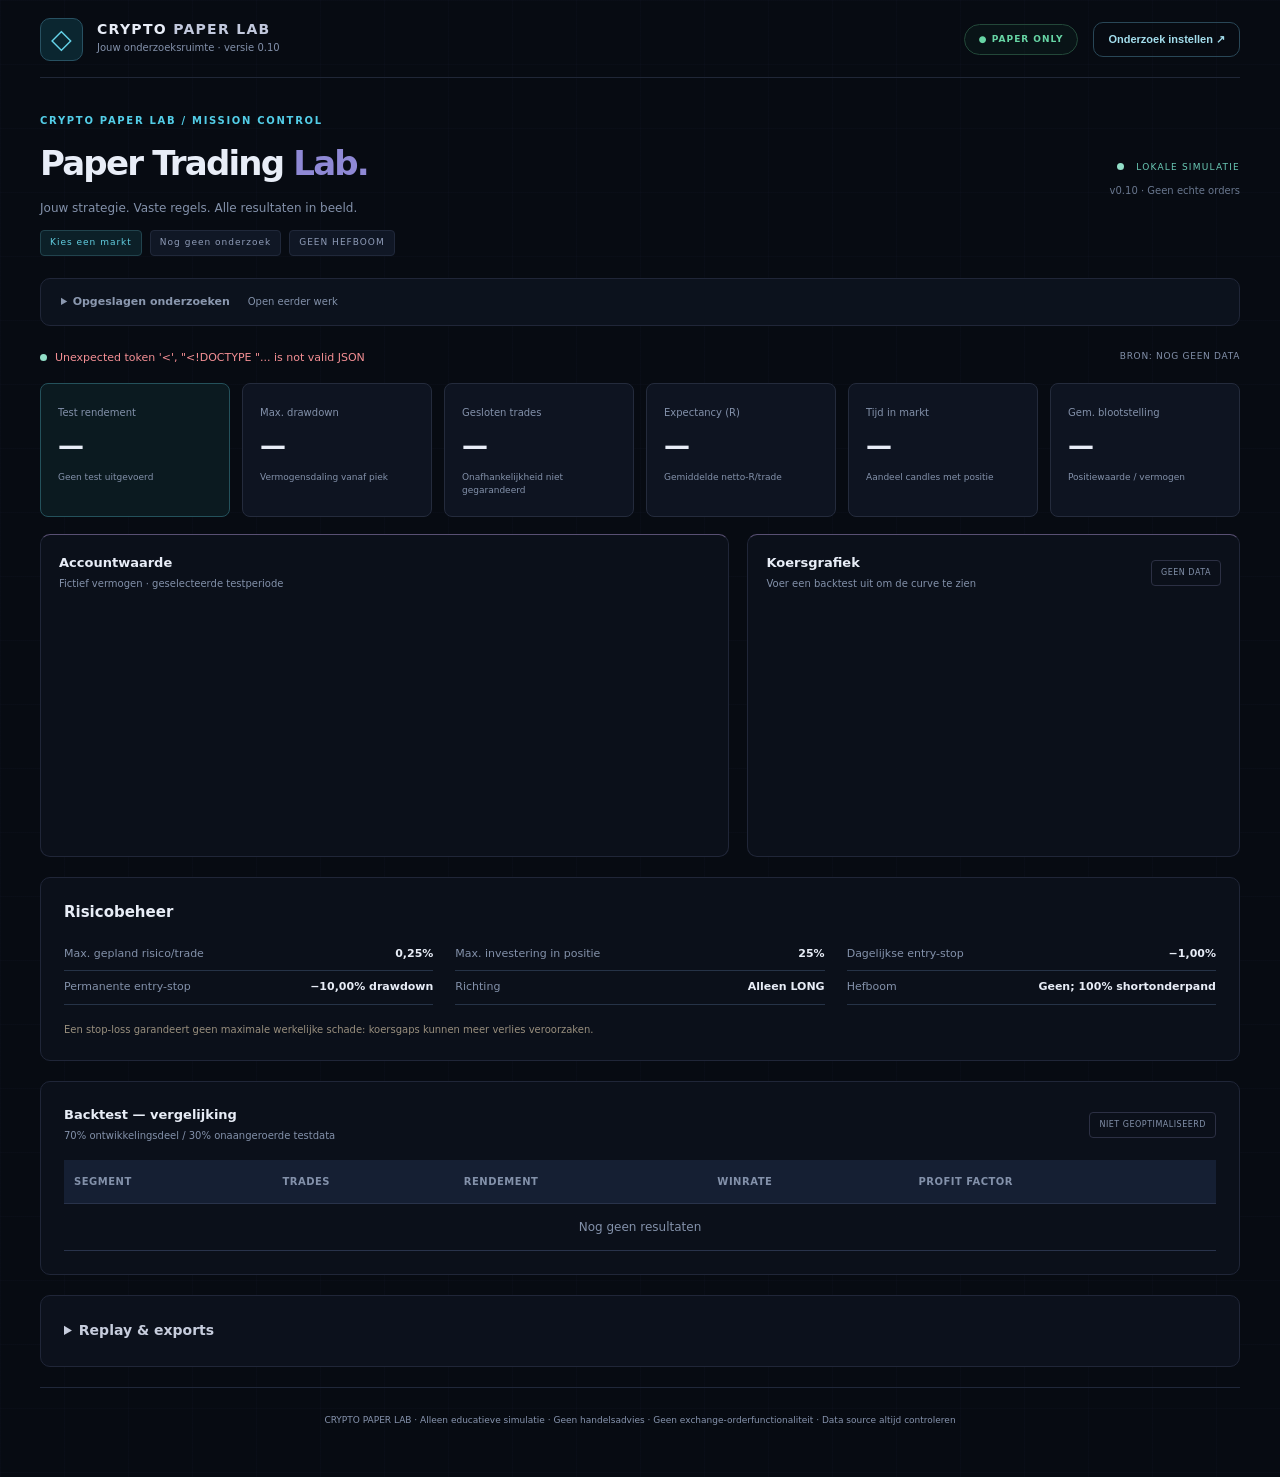
==== commit b80f2fc0: "Release v0.10: fixed trend-pullback research, frozen references and transparent fee sensitivity" ====
--- a/static/index.html
+++ b/static/index.html
@@ -2,8 +2,8 @@
 <html lang="nl"><head><meta charset="utf-8"><meta name="viewport" content="width=device-width,initial-scale=1">
 <title>Crypto Paper Lab — Simulatie</title><link rel="stylesheet" href="/static/style.css"></head>
 <body><div class="shell">
-<header><div class="brand"><span class="brand-icon">◇</span><div><h1>CRYPTO <span>PAPER LAB</span></h1><p>Jouw onderzoeksruimte · versie 0.9</p></div></div><nav class="top-actions"><span class="paper">● PAPER ONLY</span><button id="btnConfigure" class="secondary" aria-expanded="false" aria-controls="configPanel">Onderzoek instellen ↗</button></nav></header>
-<section class="mission"><div><p class="eyebrow">CRYPTO PAPER LAB / MISSION CONTROL</p><h2>Paper Trading <span>Lab.</span></h2><p>Jouw strategie. Vaste regels. Alle resultaten in beeld.</p><div class="mission-tags"><span id="missionCoin">Kies een markt</span><span id="missionStrategy">Nog geen onderzoek</span><span>GEEN HEFBOOM</span></div></div><div class="mission-state"><span class="dot"></span> LOKALE SIMULATIE <small>v0.9 · Geen echte orders</small></div></section><div class="layout"><aside class="sidebar panel" id="configPanel" hidden><button id="btnCloseConfig" class="close-config" aria-label="Instellingen sluiten">×</button><p class="eyebrow">NIEUW ONDERZOEK</p><h3>Stel je test samen</h3><p class="tiny">Begin met de basis. Verfijn later.</p><label>Gegevensbron<select id="source"><option value="demo">Demodata — synthetisch</option><option value="coingecko">CoinGecko API</option><option value="historical">Meerjarige OHLCV — publiek, USDT</option><option value="kraken">Kraken OHLCV — publiek, USD</option><option value="csv">Eigen historische CSV — USD</option></select></label><label>Cryptomunt<select id="coin"><option value="bitcoin">Bitcoin (BTC)</option><option value="ethereum">Ethereum (ETH)</option><option value="solana">Solana (SOL)</option></select></label><label>Strategie<select id="strategy"><option value="ema">EMA trend (instelbaar)</option><option value="rsi">RSI herstel (instelbaar)</option><option value="breakout">Breakout + volume</option></select></label><label>Handelsrichting<select id="tradeMode"><option value="long">Alleen LONG</option><option value="short">Alleen SHORT</option><option value="both">LONG en SHORT (één tegelijk)</option></select></label>
+<header><div class="brand"><span class="brand-icon">◇</span><div><h1>CRYPTO <span>PAPER LAB</span></h1><p>Jouw onderzoeksruimte · versie 0.10</p></div></div><nav class="top-actions"><span class="paper">● PAPER ONLY</span><button id="btnConfigure" class="secondary" aria-expanded="false" aria-controls="configPanel">Onderzoek instellen ↗</button></nav></header>
+<section class="mission"><div><p class="eyebrow">CRYPTO PAPER LAB / MISSION CONTROL</p><h2>Paper Trading <span>Lab.</span></h2><p>Jouw strategie. Vaste regels. Alle resultaten in beeld.</p><div class="mission-tags"><span id="missionCoin">Kies een markt</span><span id="missionStrategy">Nog geen onderzoek</span><span>GEEN HEFBOOM</span></div></div><div class="mission-state"><span class="dot"></span> LOKALE SIMULATIE <small>v0.10 · Geen echte orders</small></div></section><div class="layout"><aside class="sidebar panel" id="configPanel" hidden><button id="btnCloseConfig" class="close-config" aria-label="Instellingen sluiten">×</button><p class="eyebrow">NIEUW ONDERZOEK</p><h3>Stel je test samen</h3><p class="tiny">Begin met de basis. Verfijn later.</p><label>Gegevensbron<select id="source"><option value="demo">Demodata — synthetisch</option><option value="coingecko">CoinGecko API</option><option value="historical">Meerjarige OHLCV — publiek, USDT</option><option value="kraken">Kraken OHLCV — publiek, USD</option><option value="csv">Eigen historische CSV — USD</option></select></label><label>Cryptomunt<select id="coin"><option value="bitcoin">Bitcoin (BTC)</option><option value="ethereum">Ethereum (ETH)</option><option value="solana">Solana (SOL)</option></select></label><label>Strategie<select id="strategy"><option value="ema">EMA trend (instelbaar)</option><option value="rsi">RSI herstel (instelbaar)</option><option value="breakout">Breakout + volume</option></select></label><label>Handelsrichting<select id="tradeMode"><option value="long">Alleen LONG</option><option value="short">Alleen SHORT</option><option value="both">LONG en SHORT (één tegelijk)</option></select></label>
 <label>Gewenste historische periode<select id="days"><option value="1825">5 jaar (historische bron)</option><option value="1095">3 jaar (historische bron)</option><option value="730">2 jaar (historische bron)</option><option value="365">365 dagen</option><option value="180">180 dagen</option><option value="90">90 dagen</option><option value="30" selected>30 dagen</option><option value="14">14 dagen</option><option value="7">7 dagen</option></select></label><label>Candle-interval<select id="interval"><option value="1440">1 dag</option><option value="240">4 uur</option><option value="60">1 uur</option></select></label>
 <details class="advanced"><summary>Instellingen verfijnen <span>Optioneel</span></summary><label>Fictief startkapitaal (bronvaluta)<input id="capital" type="number" min="100" max="10000000" step="100" value="10000"></label>
 <div class="inputs"><label>Fee per zijde (%)<input id="fee_pct" type="number" min="0" max="1" step="0.01" value="0.10"></label><label>Slippage (%)<input id="slippage_pct" type="number" min="0" max="2" step="0.01" value="0.05"></label></div>
@@ -17,7 +17,7 @@
 <label>Short-leenkosten (% per dag)<input id="borrowDaily" type="number" min="0" max="1" step=".01" value=".02"></label><p class="tiny">Simulatie met 100% onderpand voor shorts; geen echte beursmargin, funding of liquidatie. Leenkosten worden per actieve candle gerekend. Het tarief is een simulatieparameter, geen actueel beursaanbod.</p>
 <details><summary>Eigen CSV importeren</summary><p class="tiny">Kraken: maximaal 719 gesloten candles. De meerjarige bron haalt verder terug op.</p><label>Historische CSV<input id="csvFile" type="file" accept=".csv,text/csv"></label><p class="tiny">Kolommen: time,open,high,low,close,volume. Tijd = start candle (UTC), prijzen in USD. Max. 8 MB.</p>
 <button id="btnImport" class="secondary">Importeer CSV voor gekozen coin</button><span id="datasetInfo" class="tiny"></span>
-</details></details><div class="launch"><label>Wat wil je onderzoeken?<select id="testType"><option value="backtest">Eén strategie testen</option><option value="tune">Strategie automatisch afstellen</option><option value="filters">Verliesanalyse + trendfilter testen</option><option value="arena">Botarena · 9 vaste profielen vergelijken</option><option value="research">Drie strategieën vergelijken</option><option value="walk">Grondig testen (walk-forward)</option><option value="replay">Candles stap voor stap afspelen</option></select></label><p class="tiny" id="testHelp">Een eerste beeld: 70% ontwikkeling en 30% testdata.</p><button id="btnRun" class="primary">Start onderzoek <span>↗</span></button></div><div hidden><button id="btnBacktest" class="primary">Voer train/test-backtest uit ↗</button><button id="btnResearch" class="primary">Vergelijk alle strategieën</button><button id="btnWalk" class="primary">Walk-forward + laatste 20% testen</button>
+</details></details><div class="launch"><label>Wat wil je onderzoeken?<select id="testType"><option value="backtest">Eén strategie testen</option><option value="protocol">Nieuwe hypothese · BTC / ETH / SOL</option><option value="tune">Strategie automatisch afstellen</option><option value="filters">Verliesanalyse + trendfilter testen</option><option value="arena">Botarena · 9 vaste profielen vergelijken</option><option value="research">Drie strategieën vergelijken</option><option value="walk">Grondig testen (walk-forward)</option><option value="replay">Candles stap voor stap afspelen</option></select></label><p class="tiny" id="testHelp">Een eerste beeld: 70% ontwikkeling en 30% testdata.</p><button id="btnRun" class="primary">Start onderzoek <span>↗</span></button></div><div hidden><button id="btnBacktest" class="primary">Voer train/test-backtest uit ↗</button><button id="btnResearch" class="primary">Vergelijk alle strategieën</button><button id="btnWalk" class="primary">Walk-forward + laatste 20% testen</button>
 </div><details><summary>Vergelijk meerdere coins</summary><label>Maximaal 4 coins<select multiple id="batchCoins" size="6" aria-label="Coins voor vergelijking"></select></label><p class="tiny">Gekozen strategie per coin, met eigen walk-forward-test. Geen gecombineerd portfolio.</p><button id="btnBatch" class="secondary">Test geselecteerde coins</button></details>
 <p class="tiny">Lange historie wordt op de achtergrond geladen. Houd de server open tot de taak klaar is.</p>
 <button id="btnReplay" hidden class="secondary">Start historische paper replay</button><p class="notice">De demo gebruikt <b>verzonnen</b> maar reproduceerbare koerscandles. Resultaten daarvan zeggen niets over echte markten.</p><details class="maintenance"><summary>Bewaren &amp; updates</summary>
@@ -30,7 +30,7 @@
 <details class="panel saved"><summary>Opgeslagen onderzoeken <span>Open eerder werk</span></summary><div class="controls"><select id="savedRuns" aria-label="Opgeslagen onderzoeken"></select><button id="btnLoad">Resultaat openen / replay hervatten</button><button id="btnRefreshRuns" class="secondary">Vernieuwen</button></div><p class="tiny">Ook na herstart beschikbaar. Replays hervatten op hun laatst opgeslagen candle.</p></details>
 <div class="statusbar"><div><span class="dot"></span><span id="status">Klaar om te testen</span></div><div id="sourceBadge">BRON: NOG GEEN DATA</div></div>
 <div class="metrics"><article class="metric"><small>Test rendement</small><strong id="ret">—</strong><span id="retHint">Geen test uitgevoerd</span></article><article class="metric"><small>Max. drawdown</small><strong id="dd">—</strong><span>Vermogensdaling vanaf piek</span></article><article class="metric"><small>Gesloten trades</small><strong id="trades">—</strong><span>Onafhankelijkheid niet gegarandeerd</span></article><article class="metric"><small>Expectancy (R)</small><strong id="exp">—</strong><span>Gemiddelde netto-R/trade</span></article><article class="metric"><small>Tijd in markt</small><strong id="timeMarket">—</strong><span>Aandeel candles met positie</span></article><article class="metric"><small>Gem. blootstelling</small><strong id="avgExposure">—</strong><span>Positiewaarde / vermogen</span></article></div>
-<section class="panel" id="tunePanel" hidden><p class="eyebrow">BEGRENSD AFSTELLEN · ALLE KEUZES BEWAARD</p><h3>Automatisch strategieonderzoek</h3><p id="tuneStatus"></p><p class="tiny" id="tuneFinal"></p><button id="btnUseTuned" class="secondary" hidden>Laad voorstel voor een papertest</button><details><summary>Varianten &amp; afwijzingen</summary><div class="scroll"><table><thead><tr><th>Variant</th><th>Ontwikkeling</th><th>Trades</th><th>Ontwikkelstress</th><th>Ontwikkelscore</th><th>Validatiescore</th><th>Beoordeling</th><th>Instellingen</th></tr></thead><tbody id="tuneRows"></tbody></table></div></details><details><summary>Selectieregels &amp; beperkingen</summary><div id="tuneNotes" class="hints"></div></details></section><section class="panel" id="filterPanel" hidden><p class="eyebrow">VASTE HYPOTHESEN · GEEN WINNAARSELECTIE</p><h3>Minder handelen &amp; trendfilter</h3><p class="tiny">Huidige regels, 12 candles wachttijd en wachttijd + trendfilter. Iedere periode heeft een eigen fictief account. Kies een periode bij de detailanalyse voor kosten en blokkades.</p><div class="scroll"><table><thead><tr><th>Variant / periode</th><th>Netto rendement</th><th>Drawdown</th><th>Trades</th><th>Stops</th><th>Gem. duur</th><th>Dubbele kosten / trades</th><th>Permanente stop normaal / stress</th></tr></thead><tbody id="filterRows"></tbody></table></div><details><summary>Vastgelegde regels &amp; beperkingen</summary><div id="filterNotes" class="hints"></div></details></section><section class="panel" id="arenaPanel" hidden><p class="eyebrow">NEGEN PROFIELEN · ÉÉN EERLIJKE TEST</p><h3>Botarena</h3><p id="arenaSummary" class="tiny"></p><div id="arenaCards" class="arena-grid"></div><details><summary>Spelregels &amp; betrouwbaarheid</summary><div id="arenaNotes" class="hints"></div></details></section><div class="panel" id="walkPanel" hidden><h3>Walk-forward en laatste testperiode</h3><p id="walkSummary" class="tiny"></p><div class="scroll"><table><thead><tr><th>Coin / venster</th><th>Rendement</th><th>Drawdown</th><th>Trades</th><th>Tijd in markt</th><th>Gem. blootstelling</th><th>Benchmark 25%</th><th>Marktperiode / parameters</th></tr></thead><tbody id="walkRows"></tbody></table></div><details><summary>Hoe lees ik deze test?</summary><div id="walkNotes" class="hints"></div></details></div>
+<section class="panel" id="protocolPanel" hidden><p class="eyebrow">VAST PROTOCOL · DRIE COINS · 4-UURSCANDLES</p><h3>Trend-pullback tegenover bevroren referenties</h3><p class="tiny">Vaste LONG/SHORT-hypothese op drie jaar BTC, ETH en SOL. Geen parameterkeuze of automatische winnaar. Kosten zijn scenario's; dit is geen bevestigde backtest op drie derivatenbeurzen.</p><div class="controls"><label>Periode <select id="protocolPeriod"><option value="3">Laatste 20%</option><option value="1">Testvenster 1</option><option value="2">Testvenster 2</option><option value="0">Ontwikkeling 60%</option></select></label><label>Kostenscenario <select id="protocolCost"></select></label><button id="btnProtocolCsv" class="secondary">Alle resultaten (CSV)</button></div><div class="scroll"><table><thead><tr><th>Coin / strategie</th><th>Netto</th><th>Drawdown</th><th>Trades</th><th>Kosten gesloten trades</th><th>Dubbele kosten</th><th>Gem. blootstelling</th><th>Details</th></tr></thead><tbody id="protocolRows"></tbody></table></div><details><summary>Regels, broncontrole en volledige beperkingen</summary><div id="protocolNotes" class="hints"></div><div id="protocolSources"></div></details></section><section class="panel" id="tunePanel" hidden><p class="eyebrow">BEGRENSD AFSTELLEN · ALLE KEUZES BEWAARD</p><h3>Automatisch strategieonderzoek</h3><p id="tuneStatus"></p><p class="tiny" id="tuneFinal"></p><button id="btnUseTuned" class="secondary" hidden>Laad voorstel voor een papertest</button><details><summary>Varianten &amp; afwijzingen</summary><div class="scroll"><table><thead><tr><th>Variant</th><th>Ontwikkeling</th><th>Trades</th><th>Ontwikkelstress</th><th>Ontwikkelscore</th><th>Validatiescore</th><th>Beoordeling</th><th>Instellingen</th></tr></thead><tbody id="tuneRows"></tbody></table></div></details><details><summary>Selectieregels &amp; beperkingen</summary><div id="tuneNotes" class="hints"></div></details></section><section class="panel" id="filterPanel" hidden><p class="eyebrow">VASTE HYPOTHESEN · GEEN WINNAARSELECTIE</p><h3>Minder handelen &amp; trendfilter</h3><p class="tiny">Huidige regels, 12 candles wachttijd en wachttijd + trendfilter. Iedere periode heeft een eigen fictief account. Kies een periode bij de detailanalyse voor kosten en blokkades.</p><div class="scroll"><table><thead><tr><th>Variant / periode</th><th>Netto rendement</th><th>Drawdown</th><th>Trades</th><th>Stops</th><th>Gem. duur</th><th>Dubbele kosten / trades</th><th>Permanente stop normaal / stress</th></tr></thead><tbody id="filterRows"></tbody></table></div><details><summary>Vastgelegde regels &amp; beperkingen</summary><div id="filterNotes" class="hints"></div></details></section><section class="panel" id="arenaPanel" hidden><p class="eyebrow">NEGEN PROFIELEN · ÉÉN EERLIJKE TEST</p><h3>Botarena</h3><p id="arenaSummary" class="tiny"></p><div id="arenaCards" class="arena-grid"></div><details><summary>Spelregels &amp; betrouwbaarheid</summary><div id="arenaNotes" class="hints"></div></details></section><div class="panel" id="walkPanel" hidden><h3>Walk-forward en laatste testperiode</h3><p id="walkSummary" class="tiny"></p><div class="scroll"><table><thead><tr><th>Coin / venster</th><th>Rendement</th><th>Drawdown</th><th>Trades</th><th>Tijd in markt</th><th>Gem. blootstelling</th><th>Benchmark 25%</th><th>Marktperiode / parameters</th></tr></thead><tbody id="walkRows"></tbody></table></div><details><summary>Hoe lees ik deze test?</summary><div id="walkNotes" class="hints"></div></details></div>
 <div class="panel" id="researchPanel" hidden><h3>Strategievergelijking</h3><p id="benchmark" class="tiny"></p><div class="scroll"><table><thead><tr><th>Strategie</th><th>Test rendement</th><th>Drawdown</th><th>Trades</th><th>Dubbele kosten</th><th>Tijd in markt</th><th>Gem. blootstelling</th><th>Gem. duur (candles)</th><th>Drie tijdvensters</th></tr></thead><tbody id="researchRows"></tbody></table></div><details><summary>Methode &amp; aandachtspunten</summary><div id="researchNotes" class="hints"></div></details></div><div class="chartdeck"><div class="panel half"><div class="charthead"><div><h3>Accountwaarde</h3><small>Fictief vermogen · geselecteerde testperiode</small></div></div><svg id="equityChart" viewBox="0 0 800 220" preserveAspectRatio="none" aria-label="Vermogenscurve"></svg></div><div class="panel mainchart"><div class="charthead"><div><h3 id="chartTitle">Koersgrafiek</h3><small id="chartDesc">Voer een backtest uit om de curve te zien</small></div><span class="ghost" id="dataQuality">GEEN DATA</span></div><svg id="priceChart" viewBox="0 0 800 260" preserveAspectRatio="none" aria-label="Koersgrafiek"></svg></div>
 </div><div class="twocol"><div class="panel half"><h3>Risicobeheer</h3><dl class="risk"><div><dt>Max. gepland risico/trade</dt><dd>0,25%</dd></div><div><dt>Max. investering in positie</dt><dd>25%</dd></div><div><dt>Dagelijkse entry-stop</dt><dd>−1,00%</dd></div><div><dt>Permanente entry-stop</dt><dd>−10,00% drawdown</dd></div><div><dt>Richting</dt><dd id="riskDirection">Alleen LONG</dd></div><div><dt>Hefboom</dt><dd>Geen; 100% shortonderpand</dd></div></dl><div class="warning">Een stop-loss garandeert geen maximale werkelijke schade: koersgaps kunnen meer verlies veroorzaken.</div></div></div>
 <div class="panel" id="breakdownPanel" hidden><details><summary>Verliesanalyse &amp; long/short <span>Kosten, stops en blokkades</span></summary>
--- a/static/style.css
+++ b/static/style.css
@@ -12,3 +12,5 @@
 :root{--bg:#070b12;--p:#0e1320;--stroke:#20283a;--sub:#8391aa;--txt:#e8edf7;--accent:#53cee8}body{background:#070b12;background-image:linear-gradient(#7b79e705 1px,transparent 1px),linear-gradient(90deg,#7b79e705 1px,transparent 1px);background-size:64px 64px}.shell{max-width:1480px;padding:24px 40px}header{border-color:#202737}.brand-icon{background:#0b2630;color:#65d3e9;border:1px solid #285162;box-shadow:none;border-radius:10px}.brand h1{font-size:14px}.brand h1 span{color:#c2c9dd}.brand p{font-size:10px}.top-actions{display:flex;align-items:center;gap:15px}.top-actions button{font-size:11px;padding:10px 14px;color:#a3ddec;border-color:#294757}.paper{font-size:9px;color:#67d5a5;background:#10332440;border-color:#234839}.mission{display:flex;justify-content:space-between;align-items:center;padding:40px 0 32px}.mission h2{font-size:42px;letter-spacing:-1.8px;margin:5px 0 10px;font-weight:650}.mission h2 span{color:#8f89d5}.mission p:not(.eyebrow){color:var(--sub);font-size:12px;margin:0 0 18px}.mission-tags{display:flex;gap:8px;flex-wrap:wrap}.mission-tags span{font-size:9px;letter-spacing:1px;color:#8f9cb8;background:#101725;border:1px solid var(--stroke);padding:5px 9px;border-radius:4px}.mission-tags span:first-child{color:#62cfe2;border-color:#21434d;background:#0c2028}.mission-state{font-size:9px;letter-spacing:1.2px;color:#6ac9b5;text-align:right}.mission-state small{display:block;margin-top:8px;color:#69778e;letter-spacing:0;font-size:10px}.layout{display:block}.sidebar{position:fixed;right:20px;top:20px;bottom:20px;width:350px;overflow-y:auto;z-index:30;background:#0c1220;box-shadow:-30px 0 100px #000a;border:1px solid #3b3959;border-radius:14px;scrollbar-width:thin;scrollbar-color:#3b405a transparent}.close-config{float:right;font-size:22px;line-height:1;border:0;background:transparent;color:#9aa7be;padding:2px 6px}.panel{background:#0c111cd9;border:1px solid #202638;border-radius:10px;box-shadow:none;padding:23px}.saved{padding:14px 20px;background:#0c121d}.saved>summary{font-size:11px;color:#8b98af}.metrics{grid-template-columns:repeat(6,minmax(0,1fr));gap:12px}.metric{background:#0e1421;border:1px solid #242b3c;border-radius:8px;padding:17px}.metric:first-child{background:#0b1a20;border:1px solid #24515b}.metric small{font-size:10px}.metric strong{font-size:26px;font-weight:600;letter-spacing:-.8px;font-variant-numeric:tabular-nums}.metric span{font-size:9px;min-height:28px}.statusbar{border:0;background:transparent;padding:2px 0;margin:22px 0 14px}.statusbar #sourceBadge{font-size:9px;letter-spacing:.7px}.chartdeck{display:grid;grid-template-columns:1.4fr 1fr;gap:18px}.chartdeck .panel{min-width:0;border-top:1px solid #595073}#equityChart{height:260px}.mainchart svg{height:260px}.twocol{display:block;max-width:none}.risk{display:grid;grid-template-columns:repeat(3,minmax(0,1fr));gap:0 22px}.warning{font-size:10px;color:#998f7e}.ghost{font-size:8px;border-radius:4px;border-color:#2c3044}.charthead h3{font-size:13px}.charthead small{font-size:10px}.positive{color:#59d69c}.negative{color:#ef648b}svg .line{stroke:#a396ec;stroke-width:2}svg .gridline{stroke:#232a38;stroke-dasharray:3 5}svg text{fill:#60718b;font:10px system-ui}.trade-ticket{background:#101322;border:1px solid #24283c;border-left:3px solid #ef648b;border-radius:8px;margin:9px 0;padding:0}.trade-win{border-left-color:#59d69c}.trade-ticket>summary{display:flex;align-items:center;gap:20px;margin:0!important;padding:16px 18px;color:var(--txt);font-size:11px;list-style:none}.trade-ticket>summary:after{content:'+';color:#68758f}.trade-ticket[open]>summary:after{content:'−'}.trade-number{color:#65708a;font:10px ui-monospace,monospace}.direction-chip{display:inline-block!important;color:#77d3b0!important;font-size:8px!important;letter-spacing:.6px;background:#14342c;border-radius:3px;padding:3px 6px}.trade-when{font-size:10px!important;margin:0!important}.trade-ticket summary strong{margin-left:auto;font:600 12px ui-monospace,monospace}.ticket-body{display:grid;grid-template-columns:1fr 1fr;gap:24px;padding:4px 20px 22px}.ticket-values{display:grid;grid-template-columns:1fr 1fr;gap:14px;margin:0}.ticket-values dt{font-size:8px;text-transform:uppercase;letter-spacing:1px;color:#626e86}.ticket-values dd{margin:5px 0 0;font:11px ui-monospace,monospace;color:#aebad0}.ticket-reason{padding:16px;background:#090f1c;border:1px solid #1b2438;border-radius:6px;align-self:start}.ticket-reason h4{font-size:9px;letter-spacing:1px;color:#4cacc3;margin:0 0 10px}.ticket-reason p{font-size:12px}.ticket-reason small{font-size:10px;line-height:1.7;color:#667791}button.primary{background:#55c5dd;color:#06191e;box-shadow:none;border-radius:6px}button.primary:hover:not(:disabled){background:#8cddeb}.sidebar select,.sidebar input,select{background:#0a1020;border-color:#263047;border-radius:6px}.loss-grid>div,.bot-card{background:#0e1422}.loss-grid dd{font:13px ui-monospace,monospace}.replay-panel{background:#0c111c}footer{font-size:9px}.arena-grid{gap:12px}.bot-return{font-size:27px}#tuneStatus{padding:16px;border:1px solid #2b354c;border-left:3px solid #65c3d7;border-radius:6px;color:#bccadf;background:#101a29}#tuneRows td:last-child{min-width:240px;white-space:normal}@media(max-width:1100px){.metrics{grid-template-columns:repeat(3,1fr)}.chartdeck{grid-template-columns:1fr 1fr}.shell{padding:20px 24px}}@media(max-width:750px){.shell{padding:16px}.mission{padding:28px 0}.mission h2{font-size:32px}.mission-state{display:none}.chartdeck{grid-template-columns:1fr}.metrics{grid-template-columns:repeat(2,1fr)}.risk{grid-template-columns:1fr 1fr}.sidebar{right:10px;left:10px;width:auto;top:10px;bottom:10px}.brand p{display:none}.paper{display:none}.top-actions{gap:6px}.ticket-body{grid-template-columns:1fr}.trade-ticket>summary{gap:10px;padding:14px 10px}.trade-when{font-size:8px!important}.trade-ticket summary strong{font-size:10px}.metric strong{font-size:23px}.saved>summary span{display:block;margin:4px 0}}
 #configPanel{height:calc(100dvh - 40px);max-height:calc(100dvh - 40px);align-self:auto;background:#0c1220;top:20px;bottom:auto}.sidebar .launch{position:relative}@media(max-width:750px){#configPanel{height:calc(100dvh - 20px);max-height:calc(100dvh - 20px);top:10px}}
 .mission{padding:25px 0 22px}.mission h2{font-size:34px}.mission p:not(.eyebrow){margin-bottom:13px}.shell{padding-top:18px}header{padding-bottom:16px}.metrics{margin-bottom:17px}.chartdeck .panel{padding:18px}#equityChart,.mainchart svg{height:230px}
+
+#protocolPanel .controls label{font-size:11px;color:var(--sub)}#protocolPanel .controls select{margin-left:8px}#protocolSources a{color:var(--accent)}
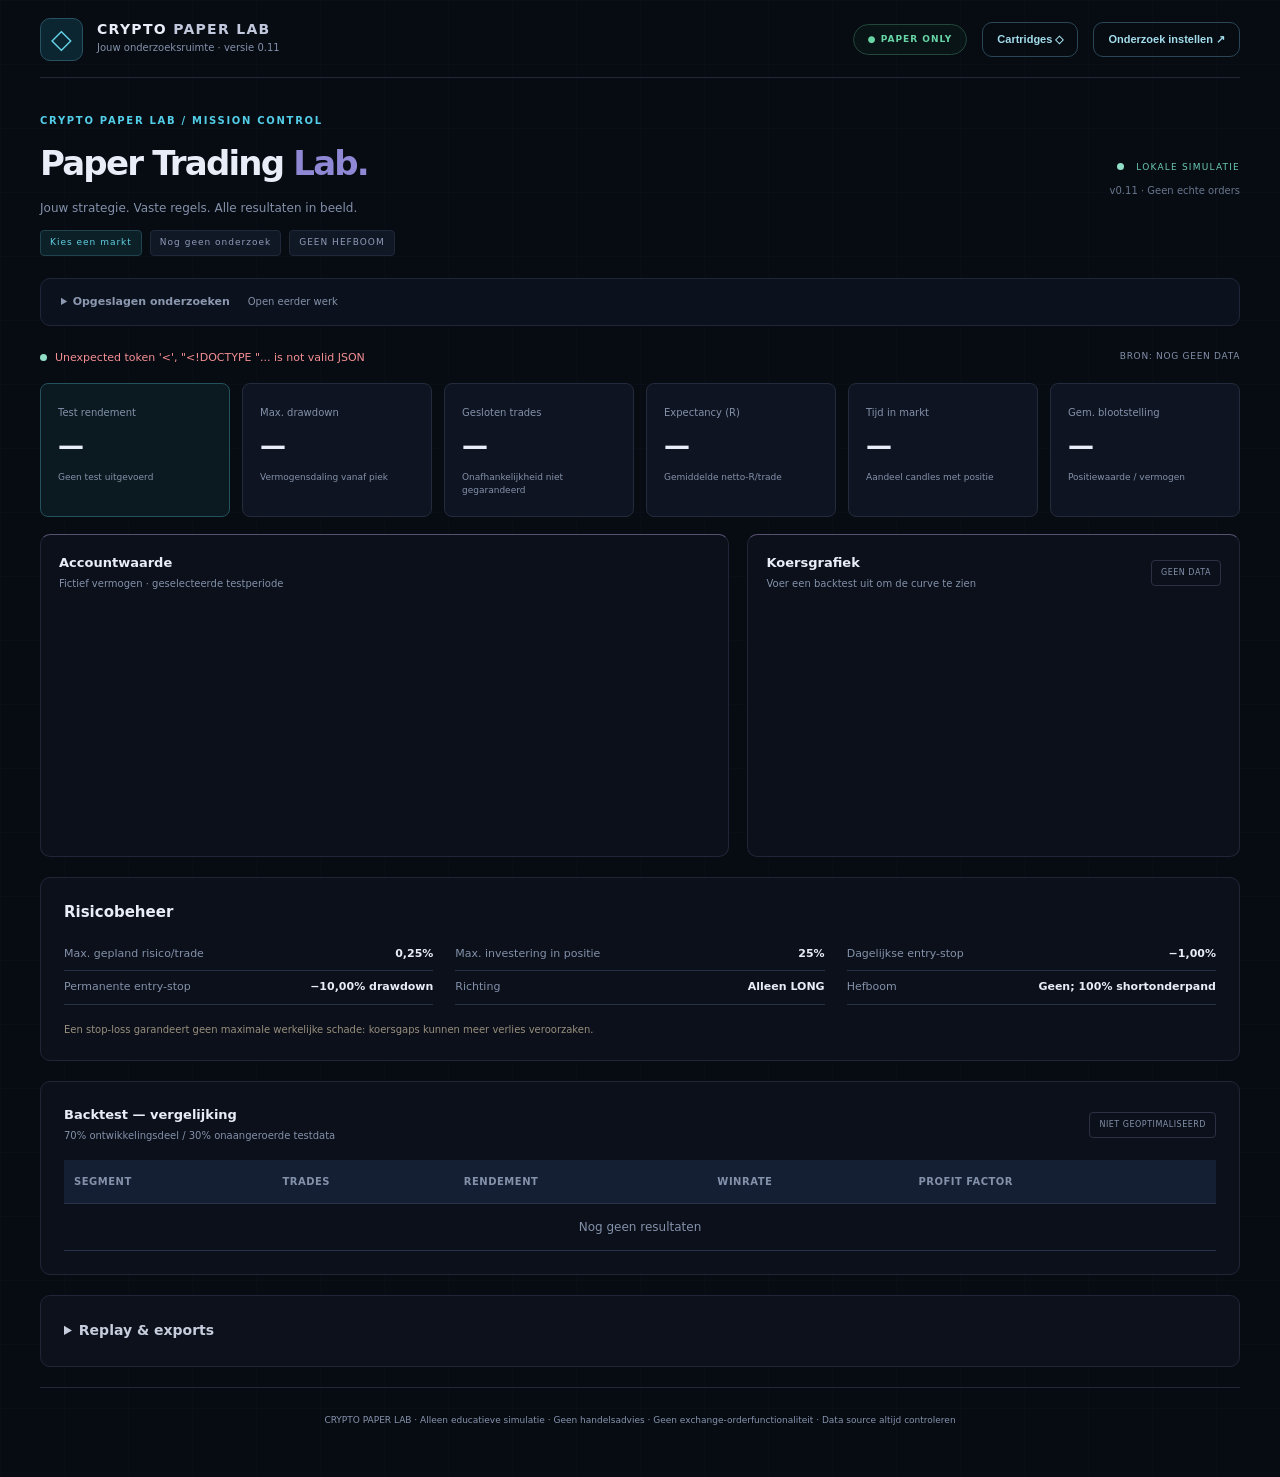
==== commit fc9a0cfe: "Release v0.11: modular strategy cartridges, versioned results and research shortlist" ====
--- a/static/index.html
+++ b/static/index.html
@@ -2,8 +2,8 @@
 <html lang="nl"><head><meta charset="utf-8"><meta name="viewport" content="width=device-width,initial-scale=1">
 <title>Crypto Paper Lab — Simulatie</title><link rel="stylesheet" href="/static/style.css"></head>
 <body><div class="shell">
-<header><div class="brand"><span class="brand-icon">◇</span><div><h1>CRYPTO <span>PAPER LAB</span></h1><p>Jouw onderzoeksruimte · versie 0.10</p></div></div><nav class="top-actions"><span class="paper">● PAPER ONLY</span><button id="btnConfigure" class="secondary" aria-expanded="false" aria-controls="configPanel">Onderzoek instellen ↗</button></nav></header>
-<section class="mission"><div><p class="eyebrow">CRYPTO PAPER LAB / MISSION CONTROL</p><h2>Paper Trading <span>Lab.</span></h2><p>Jouw strategie. Vaste regels. Alle resultaten in beeld.</p><div class="mission-tags"><span id="missionCoin">Kies een markt</span><span id="missionStrategy">Nog geen onderzoek</span><span>GEEN HEFBOOM</span></div></div><div class="mission-state"><span class="dot"></span> LOKALE SIMULATIE <small>v0.10 · Geen echte orders</small></div></section><div class="layout"><aside class="sidebar panel" id="configPanel" hidden><button id="btnCloseConfig" class="close-config" aria-label="Instellingen sluiten">×</button><p class="eyebrow">NIEUW ONDERZOEK</p><h3>Stel je test samen</h3><p class="tiny">Begin met de basis. Verfijn later.</p><label>Gegevensbron<select id="source"><option value="demo">Demodata — synthetisch</option><option value="coingecko">CoinGecko API</option><option value="historical">Meerjarige OHLCV — publiek, USDT</option><option value="kraken">Kraken OHLCV — publiek, USD</option><option value="csv">Eigen historische CSV — USD</option></select></label><label>Cryptomunt<select id="coin"><option value="bitcoin">Bitcoin (BTC)</option><option value="ethereum">Ethereum (ETH)</option><option value="solana">Solana (SOL)</option></select></label><label>Strategie<select id="strategy"><option value="ema">EMA trend (instelbaar)</option><option value="rsi">RSI herstel (instelbaar)</option><option value="breakout">Breakout + volume</option></select></label><label>Handelsrichting<select id="tradeMode"><option value="long">Alleen LONG</option><option value="short">Alleen SHORT</option><option value="both">LONG en SHORT (één tegelijk)</option></select></label>
+<header><div class="brand"><span class="brand-icon">◇</span><div><h1>CRYPTO <span>PAPER LAB</span></h1><p>Jouw onderzoeksruimte · versie 0.11</p></div></div><nav class="top-actions"><span class="paper">● PAPER ONLY</span><button id="btnCartridges" class="secondary" aria-expanded="false" aria-controls="cartridgeLibrary">Cartridges ◇</button><button id="btnConfigure" class="secondary" aria-expanded="false" aria-controls="configPanel">Onderzoek instellen ↗</button></nav></header>
+<section class="mission"><div><p class="eyebrow">CRYPTO PAPER LAB / MISSION CONTROL</p><h2>Paper Trading <span>Lab.</span></h2><p>Jouw strategie. Vaste regels. Alle resultaten in beeld.</p><div class="mission-tags"><span id="missionCoin">Kies een markt</span><span id="missionStrategy">Nog geen onderzoek</span><span>GEEN HEFBOOM</span></div></div><div class="mission-state"><span class="dot"></span> LOKALE SIMULATIE <small>v0.11 · Geen echte orders</small></div></section><section class="panel cartridge-library" id="cartridgeLibrary" hidden><p class="eyebrow">JOUW STRATEGIEBIBLIOTHEEK</p><h2>Kies je cartridge.</h2><p class="tiny">Wissel de handelsregels. Dezelfde paper-engine bewaakt uitvoering, kosten en risicolimieten. Een cartridge kiezen start geen trade of test.</p><div class="cartridge-grid" id="cartridgeCards"></div><p class="tiny" id="cartridgeChoice" role="status">Alle cartridges zijn onderzoeksregels; geen bewezen winstgevendheid.</p></section><div class="layout"><aside class="sidebar panel" id="configPanel" hidden><button id="btnCloseConfig" class="close-config" aria-label="Instellingen sluiten">×</button><p class="eyebrow">NIEUW ONDERZOEK</p><h3>Stel je test samen</h3><p class="tiny">Begin met de basis. Verfijn later.</p><label>Gegevensbron<select id="source"><option value="demo">Demodata — synthetisch</option><option value="coingecko">CoinGecko API</option><option value="historical">Meerjarige OHLCV — publiek, USDT</option><option value="kraken">Kraken OHLCV — publiek, USD</option><option value="csv">Eigen historische CSV — USD</option></select></label><label>Cryptomunt<select id="coin"><option value="bitcoin">Bitcoin (BTC)</option><option value="ethereum">Ethereum (ETH)</option><option value="solana">Solana (SOL)</option></select></label><label>Strategie<select id="strategy"><option value="ema">EMA trend (instelbaar)</option><option value="rsi">RSI herstel (instelbaar)</option><option value="breakout">Breakout + volume</option></select></label><label>Handelsrichting<select id="tradeMode"><option value="long">Alleen LONG</option><option value="short">Alleen SHORT</option><option value="both">LONG en SHORT (één tegelijk)</option></select></label>
 <label>Gewenste historische periode<select id="days"><option value="1825">5 jaar (historische bron)</option><option value="1095">3 jaar (historische bron)</option><option value="730">2 jaar (historische bron)</option><option value="365">365 dagen</option><option value="180">180 dagen</option><option value="90">90 dagen</option><option value="30" selected>30 dagen</option><option value="14">14 dagen</option><option value="7">7 dagen</option></select></label><label>Candle-interval<select id="interval"><option value="1440">1 dag</option><option value="240">4 uur</option><option value="60">1 uur</option></select></label>
 <details class="advanced"><summary>Instellingen verfijnen <span>Optioneel</span></summary><label>Fictief startkapitaal (bronvaluta)<input id="capital" type="number" min="100" max="10000000" step="100" value="10000"></label>
 <div class="inputs"><label>Fee per zijde (%)<input id="fee_pct" type="number" min="0" max="1" step="0.01" value="0.10"></label><label>Slippage (%)<input id="slippage_pct" type="number" min="0" max="2" step="0.01" value="0.05"></label></div>
@@ -34,7 +34,7 @@
 <div class="panel" id="researchPanel" hidden><h3>Strategievergelijking</h3><p id="benchmark" class="tiny"></p><div class="scroll"><table><thead><tr><th>Strategie</th><th>Test rendement</th><th>Drawdown</th><th>Trades</th><th>Dubbele kosten</th><th>Tijd in markt</th><th>Gem. blootstelling</th><th>Gem. duur (candles)</th><th>Drie tijdvensters</th></tr></thead><tbody id="researchRows"></tbody></table></div><details><summary>Methode &amp; aandachtspunten</summary><div id="researchNotes" class="hints"></div></details></div><div class="chartdeck"><div class="panel half"><div class="charthead"><div><h3>Accountwaarde</h3><small>Fictief vermogen · geselecteerde testperiode</small></div></div><svg id="equityChart" viewBox="0 0 800 220" preserveAspectRatio="none" aria-label="Vermogenscurve"></svg></div><div class="panel mainchart"><div class="charthead"><div><h3 id="chartTitle">Koersgrafiek</h3><small id="chartDesc">Voer een backtest uit om de curve te zien</small></div><span class="ghost" id="dataQuality">GEEN DATA</span></div><svg id="priceChart" viewBox="0 0 800 260" preserveAspectRatio="none" aria-label="Koersgrafiek"></svg></div>
 </div><div class="twocol"><div class="panel half"><h3>Risicobeheer</h3><dl class="risk"><div><dt>Max. gepland risico/trade</dt><dd>0,25%</dd></div><div><dt>Max. investering in positie</dt><dd>25%</dd></div><div><dt>Dagelijkse entry-stop</dt><dd>−1,00%</dd></div><div><dt>Permanente entry-stop</dt><dd>−10,00% drawdown</dd></div><div><dt>Richting</dt><dd id="riskDirection">Alleen LONG</dd></div><div><dt>Hefboom</dt><dd>Geen; 100% shortonderpand</dd></div></dl><div class="warning">Een stop-loss garandeert geen maximale werkelijke schade: koersgaps kunnen meer verlies veroorzaken.</div></div></div>
 <div class="panel" id="breakdownPanel" hidden><details><summary>Verliesanalyse &amp; long/short <span>Kosten, stops en blokkades</span></summary>
-<label>Onderzoeksperiode <select id="breakdownSelect" aria-label="Periode voor long-shortuitsplitsing"></select></label><button id="btnBreakdownExport" class="secondary">Export uitsplitsing (CSV)</button><p id="breakdownNote" class="tiny"></p><div id="lossAnalysis"></div>
+<label>Onderzoeksperiode <select id="breakdownSelect" aria-label="Periode voor long-shortuitsplitsing"></select></label><button id="btnBreakdownExport" class="secondary">Export uitsplitsing (CSV)</button><p id="breakdownNote" class="tiny"></p><p class="tiny" id="resultCartridge"></p><div id="lossAnalysis"></div>
 <div class="scroll"><table><thead><tr><th>Richting</th><th>Trades</th><th>Bruto vóór kosten</th><th>Slippage</th><th>Handelskosten</th><th>Leenkosten</th><th>Netto P&amp;L</th><th>Bijdrage startkapitaal</th><th>Winrate</th></tr></thead><tbody id="directionRows"></tbody></table></div>
 <h3>Waarom posities werden gesloten</h3><div class="scroll"><table><thead><tr><th>Richting</th><th>Exitreden</th><th>Aantal</th><th>Netto P&amp;L</th><th>Slippage</th><th>Handelskosten</th><th>Leenkosten</th></tr></thead><tbody id="exitRows"></tbody></table></div></details></div>
 <section class="panel trade-feed" id="tradeFeed" hidden><div class="charthead"><div><p class="eyebrow">TRADE JOURNAL</p><h3>Alle trades <span id="tradeFeedCount"></span></h3></div><span class="ghost">KLIK OM OPEN TE KLAPPEN</span></div><div id="tradeCards"></div><p class="tiny">Laatste 25 gesloten trades van de geselecteerde backtest of replay. Vergelijkingsrapporten bewaren samenvattingen; daarvoor gebruik je de verliesanalyse.</p></section><div class="panel"><div class="charthead"><div><h3>Backtest — vergelijking</h3><small>70% ontwikkelingsdeel / 30% onaangeroerde testdata</small></div><span class="ghost">NIET GEOPTIMALISEERD</span></div><table><thead><tr><th>Segment</th><th>Trades</th><th>Rendement</th><th>Winrate</th><th>Profit factor</th></tr></thead><tbody id="segments"><tr><td colspan="5" class="empty">Nog geen resultaten</td></tr></tbody></table><div class="hints" id="warnings"></div></div>
--- a/static/style.css
+++ b/static/style.css
@@ -14,3 +14,5 @@
 .mission{padding:25px 0 22px}.mission h2{font-size:34px}.mission p:not(.eyebrow){margin-bottom:13px}.shell{padding-top:18px}header{padding-bottom:16px}.metrics{margin-bottom:17px}.chartdeck .panel{padding:18px}#equityChart,.mainchart svg{height:230px}
 
 #protocolPanel .controls label{font-size:11px;color:var(--sub)}#protocolPanel .controls select{margin-left:8px}#protocolSources a{color:var(--accent)}
+
+.cartridge-library{margin:24px 0}.cartridge-grid{display:grid;grid-template-columns:repeat(4,minmax(0,1fr));gap:16px;margin:24px 0}.cartridge-card{display:flex;flex-direction:column;gap:12px;padding:24px;border:1px solid #39324f;border-radius:16px;background:linear-gradient(145deg,#242139,#131827)}.cartridge-card small{color:#b6a1f1;letter-spacing:.1em}.cartridge-card h3{margin:0}.cartridge-card p{font-size:14px;line-height:1.6;margin:0}.cartridge-card button{margin-top:auto}.cartridge-card .tiny{color:#aab2c4}label[hidden]{display:none!important}@media(max-width:1100px){.cartridge-grid{grid-template-columns:repeat(2,minmax(0,1fr))}}@media(max-width:620px){.cartridge-grid{grid-template-columns:1fr}.top-actions{flex-wrap:wrap}}
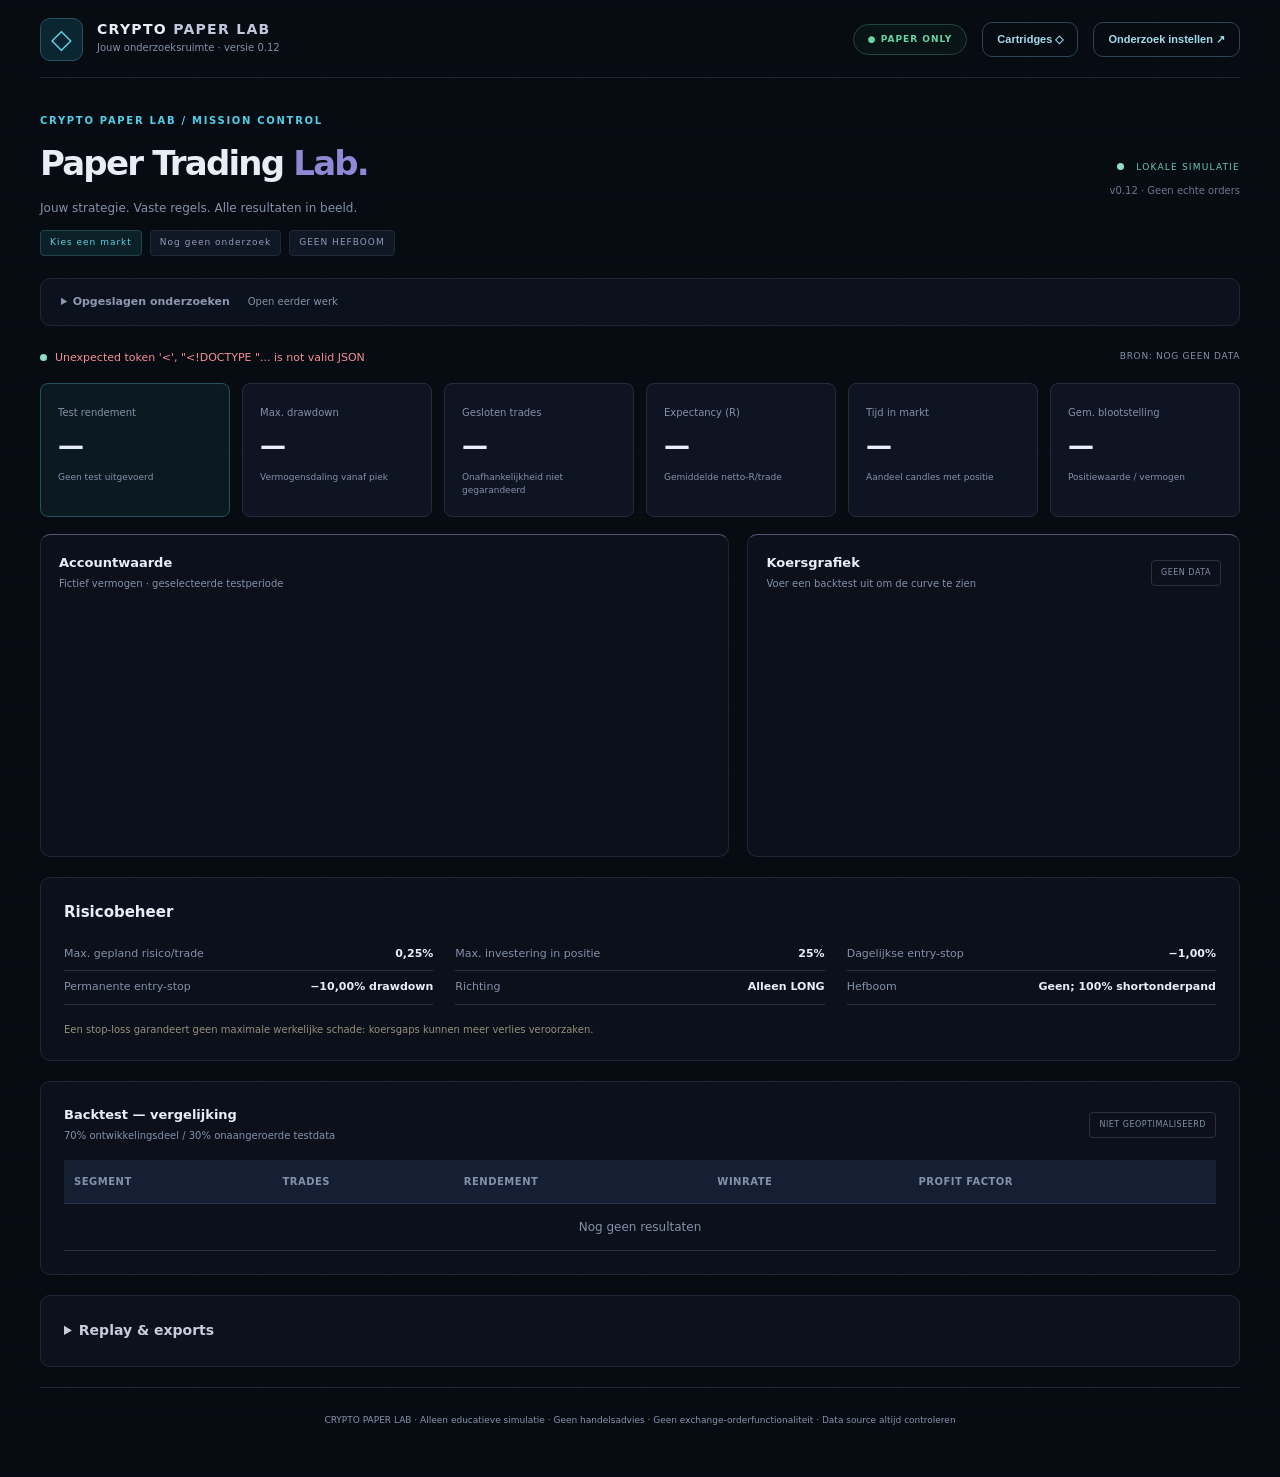
==== commit 40552adc: "Release v0.12: current cap-volume top 5/10 cohorts with saved selection and explicit data failures" ====
--- a/static/index.html
+++ b/static/index.html
@@ -2,8 +2,8 @@
 <html lang="nl"><head><meta charset="utf-8"><meta name="viewport" content="width=device-width,initial-scale=1">
 <title>Crypto Paper Lab — Simulatie</title><link rel="stylesheet" href="/static/style.css"></head>
 <body><div class="shell">
-<header><div class="brand"><span class="brand-icon">◇</span><div><h1>CRYPTO <span>PAPER LAB</span></h1><p>Jouw onderzoeksruimte · versie 0.11</p></div></div><nav class="top-actions"><span class="paper">● PAPER ONLY</span><button id="btnCartridges" class="secondary" aria-expanded="false" aria-controls="cartridgeLibrary">Cartridges ◇</button><button id="btnConfigure" class="secondary" aria-expanded="false" aria-controls="configPanel">Onderzoek instellen ↗</button></nav></header>
-<section class="mission"><div><p class="eyebrow">CRYPTO PAPER LAB / MISSION CONTROL</p><h2>Paper Trading <span>Lab.</span></h2><p>Jouw strategie. Vaste regels. Alle resultaten in beeld.</p><div class="mission-tags"><span id="missionCoin">Kies een markt</span><span id="missionStrategy">Nog geen onderzoek</span><span>GEEN HEFBOOM</span></div></div><div class="mission-state"><span class="dot"></span> LOKALE SIMULATIE <small>v0.11 · Geen echte orders</small></div></section><section class="panel cartridge-library" id="cartridgeLibrary" hidden><p class="eyebrow">JOUW STRATEGIEBIBLIOTHEEK</p><h2>Kies je cartridge.</h2><p class="tiny">Wissel de handelsregels. Dezelfde paper-engine bewaakt uitvoering, kosten en risicolimieten. Een cartridge kiezen start geen trade of test.</p><div class="cartridge-grid" id="cartridgeCards"></div><p class="tiny" id="cartridgeChoice" role="status">Alle cartridges zijn onderzoeksregels; geen bewezen winstgevendheid.</p></section><div class="layout"><aside class="sidebar panel" id="configPanel" hidden><button id="btnCloseConfig" class="close-config" aria-label="Instellingen sluiten">×</button><p class="eyebrow">NIEUW ONDERZOEK</p><h3>Stel je test samen</h3><p class="tiny">Begin met de basis. Verfijn later.</p><label>Gegevensbron<select id="source"><option value="demo">Demodata — synthetisch</option><option value="coingecko">CoinGecko API</option><option value="historical">Meerjarige OHLCV — publiek, USDT</option><option value="kraken">Kraken OHLCV — publiek, USD</option><option value="csv">Eigen historische CSV — USD</option></select></label><label>Cryptomunt<select id="coin"><option value="bitcoin">Bitcoin (BTC)</option><option value="ethereum">Ethereum (ETH)</option><option value="solana">Solana (SOL)</option></select></label><label>Strategie<select id="strategy"><option value="ema">EMA trend (instelbaar)</option><option value="rsi">RSI herstel (instelbaar)</option><option value="breakout">Breakout + volume</option></select></label><label>Handelsrichting<select id="tradeMode"><option value="long">Alleen LONG</option><option value="short">Alleen SHORT</option><option value="both">LONG en SHORT (één tegelijk)</option></select></label>
+<header><div class="brand"><span class="brand-icon">◇</span><div><h1>CRYPTO <span>PAPER LAB</span></h1><p>Jouw onderzoeksruimte · versie 0.12</p></div></div><nav class="top-actions"><span class="paper">● PAPER ONLY</span><button id="btnCartridges" class="secondary" aria-expanded="false" aria-controls="cartridgeLibrary">Cartridges ◇</button><button id="btnConfigure" class="secondary" aria-expanded="false" aria-controls="configPanel">Onderzoek instellen ↗</button></nav></header>
+<section class="mission"><div><p class="eyebrow">CRYPTO PAPER LAB / MISSION CONTROL</p><h2>Paper Trading <span>Lab.</span></h2><p>Jouw strategie. Vaste regels. Alle resultaten in beeld.</p><div class="mission-tags"><span id="missionCoin">Kies een markt</span><span id="missionStrategy">Nog geen onderzoek</span><span>GEEN HEFBOOM</span></div></div><div class="mission-state"><span class="dot"></span> LOKALE SIMULATIE <small>v0.12 · Geen echte orders</small></div></section><section class="panel cartridge-library" id="cartridgeLibrary" hidden><p class="eyebrow">JOUW STRATEGIEBIBLIOTHEEK</p><h2>Kies je cartridge.</h2><p class="tiny">Wissel de handelsregels. Dezelfde paper-engine bewaakt uitvoering, kosten en risicolimieten. Een cartridge kiezen start geen trade of test.</p><div class="cartridge-grid" id="cartridgeCards"></div><p class="tiny" id="cartridgeChoice" role="status">Alle cartridges zijn onderzoeksregels; geen bewezen winstgevendheid.</p></section><div class="layout"><aside class="sidebar panel" id="configPanel" hidden><button id="btnCloseConfig" class="close-config" aria-label="Instellingen sluiten">×</button><p class="eyebrow">NIEUW ONDERZOEK</p><h3>Stel je test samen</h3><p class="tiny">Begin met de basis. Verfijn later.</p><label>Gegevensbron<select id="source"><option value="demo">Demodata — synthetisch</option><option value="coingecko">CoinGecko API</option><option value="historical">Meerjarige OHLCV — publiek, USDT</option><option value="kraken">Kraken OHLCV — publiek, USD</option><option value="csv">Eigen historische CSV — USD</option></select></label><label>Cryptomunt<select id="coin"><option value="bitcoin">Bitcoin (BTC)</option><option value="ethereum">Ethereum (ETH)</option><option value="solana">Solana (SOL)</option></select></label><label>Strategie<select id="strategy"><option value="ema">EMA trend (instelbaar)</option><option value="rsi">RSI herstel (instelbaar)</option><option value="breakout">Breakout + volume</option></select></label><label>Handelsrichting<select id="tradeMode"><option value="long">Alleen LONG</option><option value="short">Alleen SHORT</option><option value="both">LONG en SHORT (één tegelijk)</option></select></label>
 <label>Gewenste historische periode<select id="days"><option value="1825">5 jaar (historische bron)</option><option value="1095">3 jaar (historische bron)</option><option value="730">2 jaar (historische bron)</option><option value="365">365 dagen</option><option value="180">180 dagen</option><option value="90">90 dagen</option><option value="30" selected>30 dagen</option><option value="14">14 dagen</option><option value="7">7 dagen</option></select></label><label>Candle-interval<select id="interval"><option value="1440">1 dag</option><option value="240">4 uur</option><option value="60">1 uur</option></select></label>
 <details class="advanced"><summary>Instellingen verfijnen <span>Optioneel</span></summary><label>Fictief startkapitaal (bronvaluta)<input id="capital" type="number" min="100" max="10000000" step="100" value="10000"></label>
 <div class="inputs"><label>Fee per zijde (%)<input id="fee_pct" type="number" min="0" max="1" step="0.01" value="0.10"></label><label>Slippage (%)<input id="slippage_pct" type="number" min="0" max="2" step="0.01" value="0.05"></label></div>
@@ -17,7 +17,7 @@
 <label>Short-leenkosten (% per dag)<input id="borrowDaily" type="number" min="0" max="1" step=".01" value=".02"></label><p class="tiny">Simulatie met 100% onderpand voor shorts; geen echte beursmargin, funding of liquidatie. Leenkosten worden per actieve candle gerekend. Het tarief is een simulatieparameter, geen actueel beursaanbod.</p>
 <details><summary>Eigen CSV importeren</summary><p class="tiny">Kraken: maximaal 719 gesloten candles. De meerjarige bron haalt verder terug op.</p><label>Historische CSV<input id="csvFile" type="file" accept=".csv,text/csv"></label><p class="tiny">Kolommen: time,open,high,low,close,volume. Tijd = start candle (UTC), prijzen in USD. Max. 8 MB.</p>
 <button id="btnImport" class="secondary">Importeer CSV voor gekozen coin</button><span id="datasetInfo" class="tiny"></span>
-</details></details><div class="launch"><label>Wat wil je onderzoeken?<select id="testType"><option value="backtest">Eén strategie testen</option><option value="protocol">Nieuwe hypothese · BTC / ETH / SOL</option><option value="tune">Strategie automatisch afstellen</option><option value="filters">Verliesanalyse + trendfilter testen</option><option value="arena">Botarena · 9 vaste profielen vergelijken</option><option value="research">Drie strategieën vergelijken</option><option value="walk">Grondig testen (walk-forward)</option><option value="replay">Candles stap voor stap afspelen</option></select></label><p class="tiny" id="testHelp">Een eerste beeld: 70% ontwikkeling en 30% testdata.</p><button id="btnRun" class="primary">Start onderzoek <span>↗</span></button></div><div hidden><button id="btnBacktest" class="primary">Voer train/test-backtest uit ↗</button><button id="btnResearch" class="primary">Vergelijk alle strategieën</button><button id="btnWalk" class="primary">Walk-forward + laatste 20% testen</button>
+</details></details><div class="launch"><label>Wat wil je onderzoeken?<select id="testType"><option value="top" selected>Cartridges testen · top 5 / 10 coins</option><option value="backtest">Eén strategie testen</option><option value="protocol">Nieuwe hypothese · BTC / ETH / SOL</option><option value="tune">Strategie automatisch afstellen</option><option value="filters">Verliesanalyse + trendfilter testen</option><option value="arena">Botarena · 9 vaste profielen vergelijken</option><option value="research">Drie strategieën vergelijken</option><option value="walk">Grondig testen (walk-forward)</option><option value="replay">Candles stap voor stap afspelen</option></select></label><label id="topCountLabel">Topselectie<select id="topCount"><option value="10" selected>10 coins · marketcap + volume</option><option value="5">5 coins · marketcap + volume</option></select></label><p class="tiny" id="testHelp">Vaste cartridges op een bewaarde actuele topselectie; drie jaar 4-uursdata, geen historische top per testdatum.</p><button id="btnRun" class="primary">Start onderzoek <span>↗</span></button></div><div hidden><button id="btnBacktest" class="primary">Voer train/test-backtest uit ↗</button><button id="btnResearch" class="primary">Vergelijk alle strategieën</button><button id="btnWalk" class="primary">Walk-forward + laatste 20% testen</button>
 </div><details><summary>Vergelijk meerdere coins</summary><label>Maximaal 4 coins<select multiple id="batchCoins" size="6" aria-label="Coins voor vergelijking"></select></label><p class="tiny">Gekozen strategie per coin, met eigen walk-forward-test. Geen gecombineerd portfolio.</p><button id="btnBatch" class="secondary">Test geselecteerde coins</button></details>
 <p class="tiny">Lange historie wordt op de achtergrond geladen. Houd de server open tot de taak klaar is.</p>
 <button id="btnReplay" hidden class="secondary">Start historische paper replay</button><p class="notice">De demo gebruikt <b>verzonnen</b> maar reproduceerbare koerscandles. Resultaten daarvan zeggen niets over echte markten.</p><details class="maintenance"><summary>Bewaren &amp; updates</summary>
@@ -30,7 +30,7 @@
 <details class="panel saved"><summary>Opgeslagen onderzoeken <span>Open eerder werk</span></summary><div class="controls"><select id="savedRuns" aria-label="Opgeslagen onderzoeken"></select><button id="btnLoad">Resultaat openen / replay hervatten</button><button id="btnRefreshRuns" class="secondary">Vernieuwen</button></div><p class="tiny">Ook na herstart beschikbaar. Replays hervatten op hun laatst opgeslagen candle.</p></details>
 <div class="statusbar"><div><span class="dot"></span><span id="status">Klaar om te testen</span></div><div id="sourceBadge">BRON: NOG GEEN DATA</div></div>
 <div class="metrics"><article class="metric"><small>Test rendement</small><strong id="ret">—</strong><span id="retHint">Geen test uitgevoerd</span></article><article class="metric"><small>Max. drawdown</small><strong id="dd">—</strong><span>Vermogensdaling vanaf piek</span></article><article class="metric"><small>Gesloten trades</small><strong id="trades">—</strong><span>Onafhankelijkheid niet gegarandeerd</span></article><article class="metric"><small>Expectancy (R)</small><strong id="exp">—</strong><span>Gemiddelde netto-R/trade</span></article><article class="metric"><small>Tijd in markt</small><strong id="timeMarket">—</strong><span>Aandeel candles met positie</span></article><article class="metric"><small>Gem. blootstelling</small><strong id="avgExposure">—</strong><span>Positiewaarde / vermogen</span></article></div>
-<section class="panel" id="protocolPanel" hidden><p class="eyebrow">VAST PROTOCOL · DRIE COINS · 4-UURSCANDLES</p><h3>Trend-pullback tegenover bevroren referenties</h3><p class="tiny">Vaste LONG/SHORT-hypothese op drie jaar BTC, ETH en SOL. Geen parameterkeuze of automatische winnaar. Kosten zijn scenario's; dit is geen bevestigde backtest op drie derivatenbeurzen.</p><div class="controls"><label>Periode <select id="protocolPeriod"><option value="3">Laatste 20%</option><option value="1">Testvenster 1</option><option value="2">Testvenster 2</option><option value="0">Ontwikkeling 60%</option></select></label><label>Kostenscenario <select id="protocolCost"></select></label><button id="btnProtocolCsv" class="secondary">Alle resultaten (CSV)</button></div><div class="scroll"><table><thead><tr><th>Coin / strategie</th><th>Netto</th><th>Drawdown</th><th>Trades</th><th>Kosten gesloten trades</th><th>Dubbele kosten</th><th>Gem. blootstelling</th><th>Details</th></tr></thead><tbody id="protocolRows"></tbody></table></div><details><summary>Regels, broncontrole en volledige beperkingen</summary><div id="protocolNotes" class="hints"></div><div id="protocolSources"></div></details></section><section class="panel" id="tunePanel" hidden><p class="eyebrow">BEGRENSD AFSTELLEN · ALLE KEUZES BEWAARD</p><h3>Automatisch strategieonderzoek</h3><p id="tuneStatus"></p><p class="tiny" id="tuneFinal"></p><button id="btnUseTuned" class="secondary" hidden>Laad voorstel voor een papertest</button><details><summary>Varianten &amp; afwijzingen</summary><div class="scroll"><table><thead><tr><th>Variant</th><th>Ontwikkeling</th><th>Trades</th><th>Ontwikkelstress</th><th>Ontwikkelscore</th><th>Validatiescore</th><th>Beoordeling</th><th>Instellingen</th></tr></thead><tbody id="tuneRows"></tbody></table></div></details><details><summary>Selectieregels &amp; beperkingen</summary><div id="tuneNotes" class="hints"></div></details></section><section class="panel" id="filterPanel" hidden><p class="eyebrow">VASTE HYPOTHESEN · GEEN WINNAARSELECTIE</p><h3>Minder handelen &amp; trendfilter</h3><p class="tiny">Huidige regels, 12 candles wachttijd en wachttijd + trendfilter. Iedere periode heeft een eigen fictief account. Kies een periode bij de detailanalyse voor kosten en blokkades.</p><div class="scroll"><table><thead><tr><th>Variant / periode</th><th>Netto rendement</th><th>Drawdown</th><th>Trades</th><th>Stops</th><th>Gem. duur</th><th>Dubbele kosten / trades</th><th>Permanente stop normaal / stress</th></tr></thead><tbody id="filterRows"></tbody></table></div><details><summary>Vastgelegde regels &amp; beperkingen</summary><div id="filterNotes" class="hints"></div></details></section><section class="panel" id="arenaPanel" hidden><p class="eyebrow">NEGEN PROFIELEN · ÉÉN EERLIJKE TEST</p><h3>Botarena</h3><p id="arenaSummary" class="tiny"></p><div id="arenaCards" class="arena-grid"></div><details><summary>Spelregels &amp; betrouwbaarheid</summary><div id="arenaNotes" class="hints"></div></details></section><div class="panel" id="walkPanel" hidden><h3>Walk-forward en laatste testperiode</h3><p id="walkSummary" class="tiny"></p><div class="scroll"><table><thead><tr><th>Coin / venster</th><th>Rendement</th><th>Drawdown</th><th>Trades</th><th>Tijd in markt</th><th>Gem. blootstelling</th><th>Benchmark 25%</th><th>Marktperiode / parameters</th></tr></thead><tbody id="walkRows"></tbody></table></div><details><summary>Hoe lees ik deze test?</summary><div id="walkNotes" class="hints"></div></details></div>
+<section class="panel" id="protocolPanel" hidden><p class="eyebrow" id="protocolEyebrow">VAST PROTOCOL · DRIE COINS · 4-UURSCANDLES</p><h3 id="protocolTitle">Trend-pullback tegenover bevroren referenties</h3><div id="universeReport" hidden></div><p class="tiny" id="protocolIntro">Vaste LONG/SHORT-hypothese op drie jaar BTC, ETH en SOL. Geen parameterkeuze of automatische winnaar. Kosten zijn scenario's; dit is geen bevestigde backtest op drie derivatenbeurzen.</p><div class="controls"><label>Periode <select id="protocolPeriod"><option value="3">Laatste 20%</option><option value="1">Testvenster 1</option><option value="2">Testvenster 2</option><option value="0">Ontwikkeling 60%</option></select></label><label>Kostenscenario <select id="protocolCost"></select></label><button id="btnProtocolCsv" class="secondary">Alle resultaten (CSV)</button></div><div class="scroll"><table><thead><tr><th>Coin / strategie</th><th>Netto</th><th>Drawdown</th><th>Trades</th><th>Kosten gesloten trades</th><th>Dubbele kosten</th><th>Gem. blootstelling</th><th>Details</th></tr></thead><tbody id="protocolRows"></tbody></table></div><details><summary>Regels, broncontrole en volledige beperkingen</summary><div id="protocolNotes" class="hints"></div><div id="protocolSources"></div></details></section><section class="panel" id="tunePanel" hidden><p class="eyebrow">BEGRENSD AFSTELLEN · ALLE KEUZES BEWAARD</p><h3>Automatisch strategieonderzoek</h3><p id="tuneStatus"></p><p class="tiny" id="tuneFinal"></p><button id="btnUseTuned" class="secondary" hidden>Laad voorstel voor een papertest</button><details><summary>Varianten &amp; afwijzingen</summary><div class="scroll"><table><thead><tr><th>Variant</th><th>Ontwikkeling</th><th>Trades</th><th>Ontwikkelstress</th><th>Ontwikkelscore</th><th>Validatiescore</th><th>Beoordeling</th><th>Instellingen</th></tr></thead><tbody id="tuneRows"></tbody></table></div></details><details><summary>Selectieregels &amp; beperkingen</summary><div id="tuneNotes" class="hints"></div></details></section><section class="panel" id="filterPanel" hidden><p class="eyebrow">VASTE HYPOTHESEN · GEEN WINNAARSELECTIE</p><h3>Minder handelen &amp; trendfilter</h3><p class="tiny">Huidige regels, 12 candles wachttijd en wachttijd + trendfilter. Iedere periode heeft een eigen fictief account. Kies een periode bij de detailanalyse voor kosten en blokkades.</p><div class="scroll"><table><thead><tr><th>Variant / periode</th><th>Netto rendement</th><th>Drawdown</th><th>Trades</th><th>Stops</th><th>Gem. duur</th><th>Dubbele kosten / trades</th><th>Permanente stop normaal / stress</th></tr></thead><tbody id="filterRows"></tbody></table></div><details><summary>Vastgelegde regels &amp; beperkingen</summary><div id="filterNotes" class="hints"></div></details></section><section class="panel" id="arenaPanel" hidden><p class="eyebrow">NEGEN PROFIELEN · ÉÉN EERLIJKE TEST</p><h3>Botarena</h3><p id="arenaSummary" class="tiny"></p><div id="arenaCards" class="arena-grid"></div><details><summary>Spelregels &amp; betrouwbaarheid</summary><div id="arenaNotes" class="hints"></div></details></section><div class="panel" id="walkPanel" hidden><h3>Walk-forward en laatste testperiode</h3><p id="walkSummary" class="tiny"></p><div class="scroll"><table><thead><tr><th>Coin / venster</th><th>Rendement</th><th>Drawdown</th><th>Trades</th><th>Tijd in markt</th><th>Gem. blootstelling</th><th>Benchmark 25%</th><th>Marktperiode / parameters</th></tr></thead><tbody id="walkRows"></tbody></table></div><details><summary>Hoe lees ik deze test?</summary><div id="walkNotes" class="hints"></div></details></div>
 <div class="panel" id="researchPanel" hidden><h3>Strategievergelijking</h3><p id="benchmark" class="tiny"></p><div class="scroll"><table><thead><tr><th>Strategie</th><th>Test rendement</th><th>Drawdown</th><th>Trades</th><th>Dubbele kosten</th><th>Tijd in markt</th><th>Gem. blootstelling</th><th>Gem. duur (candles)</th><th>Drie tijdvensters</th></tr></thead><tbody id="researchRows"></tbody></table></div><details><summary>Methode &amp; aandachtspunten</summary><div id="researchNotes" class="hints"></div></details></div><div class="chartdeck"><div class="panel half"><div class="charthead"><div><h3>Accountwaarde</h3><small>Fictief vermogen · geselecteerde testperiode</small></div></div><svg id="equityChart" viewBox="0 0 800 220" preserveAspectRatio="none" aria-label="Vermogenscurve"></svg></div><div class="panel mainchart"><div class="charthead"><div><h3 id="chartTitle">Koersgrafiek</h3><small id="chartDesc">Voer een backtest uit om de curve te zien</small></div><span class="ghost" id="dataQuality">GEEN DATA</span></div><svg id="priceChart" viewBox="0 0 800 260" preserveAspectRatio="none" aria-label="Koersgrafiek"></svg></div>
 </div><div class="twocol"><div class="panel half"><h3>Risicobeheer</h3><dl class="risk"><div><dt>Max. gepland risico/trade</dt><dd>0,25%</dd></div><div><dt>Max. investering in positie</dt><dd>25%</dd></div><div><dt>Dagelijkse entry-stop</dt><dd>−1,00%</dd></div><div><dt>Permanente entry-stop</dt><dd>−10,00% drawdown</dd></div><div><dt>Richting</dt><dd id="riskDirection">Alleen LONG</dd></div><div><dt>Hefboom</dt><dd>Geen; 100% shortonderpand</dd></div></dl><div class="warning">Een stop-loss garandeert geen maximale werkelijke schade: koersgaps kunnen meer verlies veroorzaken.</div></div></div>
 <div class="panel" id="breakdownPanel" hidden><details><summary>Verliesanalyse &amp; long/short <span>Kosten, stops en blokkades</span></summary>
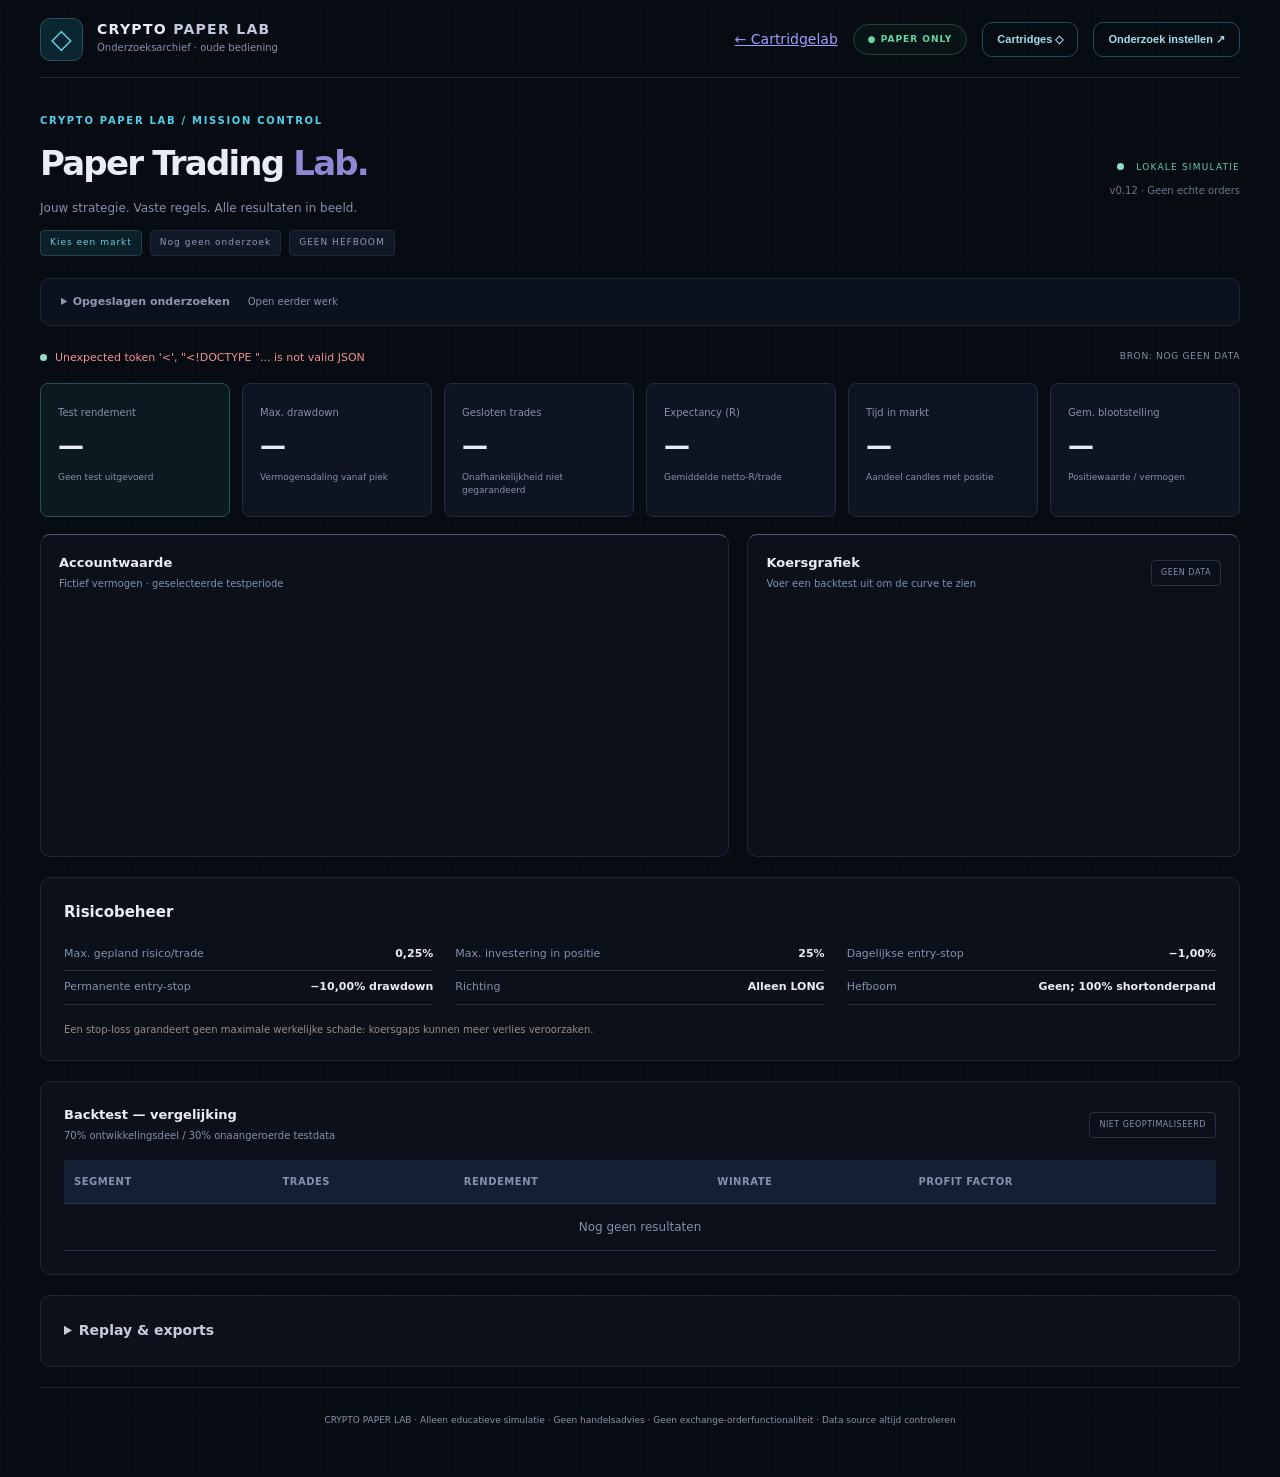
==== commit 29cc60aa: "Release v0.13: one cartridge, one button, fixed three-year hourly test" ====
--- a/static/index.html
+++ b/static/index.html
@@ -2,7 +2,7 @@
 <html lang="nl"><head><meta charset="utf-8"><meta name="viewport" content="width=device-width,initial-scale=1">
 <title>Crypto Paper Lab — Simulatie</title><link rel="stylesheet" href="/static/style.css"></head>
 <body><div class="shell">
-<header><div class="brand"><span class="brand-icon">◇</span><div><h1>CRYPTO <span>PAPER LAB</span></h1><p>Jouw onderzoeksruimte · versie 0.12</p></div></div><nav class="top-actions"><span class="paper">● PAPER ONLY</span><button id="btnCartridges" class="secondary" aria-expanded="false" aria-controls="cartridgeLibrary">Cartridges ◇</button><button id="btnConfigure" class="secondary" aria-expanded="false" aria-controls="configPanel">Onderzoek instellen ↗</button></nav></header>
+<header><div class="brand"><span class="brand-icon">◇</span><div><h1>CRYPTO <span>PAPER LAB</span></h1><p>Onderzoeksarchief · oude bediening</p></div></div><nav class="top-actions"><a href="/" class="secondary">← Cartridgelab</a><span class="paper">● PAPER ONLY</span><button id="btnCartridges" class="secondary" aria-expanded="false" aria-controls="cartridgeLibrary">Cartridges ◇</button><button id="btnConfigure" class="secondary" aria-expanded="false" aria-controls="configPanel">Onderzoek instellen ↗</button></nav></header>
 <section class="mission"><div><p class="eyebrow">CRYPTO PAPER LAB / MISSION CONTROL</p><h2>Paper Trading <span>Lab.</span></h2><p>Jouw strategie. Vaste regels. Alle resultaten in beeld.</p><div class="mission-tags"><span id="missionCoin">Kies een markt</span><span id="missionStrategy">Nog geen onderzoek</span><span>GEEN HEFBOOM</span></div></div><div class="mission-state"><span class="dot"></span> LOKALE SIMULATIE <small>v0.12 · Geen echte orders</small></div></section><section class="panel cartridge-library" id="cartridgeLibrary" hidden><p class="eyebrow">JOUW STRATEGIEBIBLIOTHEEK</p><h2>Kies je cartridge.</h2><p class="tiny">Wissel de handelsregels. Dezelfde paper-engine bewaakt uitvoering, kosten en risicolimieten. Een cartridge kiezen start geen trade of test.</p><div class="cartridge-grid" id="cartridgeCards"></div><p class="tiny" id="cartridgeChoice" role="status">Alle cartridges zijn onderzoeksregels; geen bewezen winstgevendheid.</p></section><div class="layout"><aside class="sidebar panel" id="configPanel" hidden><button id="btnCloseConfig" class="close-config" aria-label="Instellingen sluiten">×</button><p class="eyebrow">NIEUW ONDERZOEK</p><h3>Stel je test samen</h3><p class="tiny">Begin met de basis. Verfijn later.</p><label>Gegevensbron<select id="source"><option value="demo">Demodata — synthetisch</option><option value="coingecko">CoinGecko API</option><option value="historical">Meerjarige OHLCV — publiek, USDT</option><option value="kraken">Kraken OHLCV — publiek, USD</option><option value="csv">Eigen historische CSV — USD</option></select></label><label>Cryptomunt<select id="coin"><option value="bitcoin">Bitcoin (BTC)</option><option value="ethereum">Ethereum (ETH)</option><option value="solana">Solana (SOL)</option></select></label><label>Strategie<select id="strategy"><option value="ema">EMA trend (instelbaar)</option><option value="rsi">RSI herstel (instelbaar)</option><option value="breakout">Breakout + volume</option></select></label><label>Handelsrichting<select id="tradeMode"><option value="long">Alleen LONG</option><option value="short">Alleen SHORT</option><option value="both">LONG en SHORT (één tegelijk)</option></select></label>
 <label>Gewenste historische periode<select id="days"><option value="1825">5 jaar (historische bron)</option><option value="1095">3 jaar (historische bron)</option><option value="730">2 jaar (historische bron)</option><option value="365">365 dagen</option><option value="180">180 dagen</option><option value="90">90 dagen</option><option value="30" selected>30 dagen</option><option value="14">14 dagen</option><option value="7">7 dagen</option></select></label><label>Candle-interval<select id="interval"><option value="1440">1 dag</option><option value="240">4 uur</option><option value="60">1 uur</option></select></label>
 <details class="advanced"><summary>Instellingen verfijnen <span>Optioneel</span></summary><label>Fictief startkapitaal (bronvaluta)<input id="capital" type="number" min="100" max="10000000" step="100" value="10000"></label>
